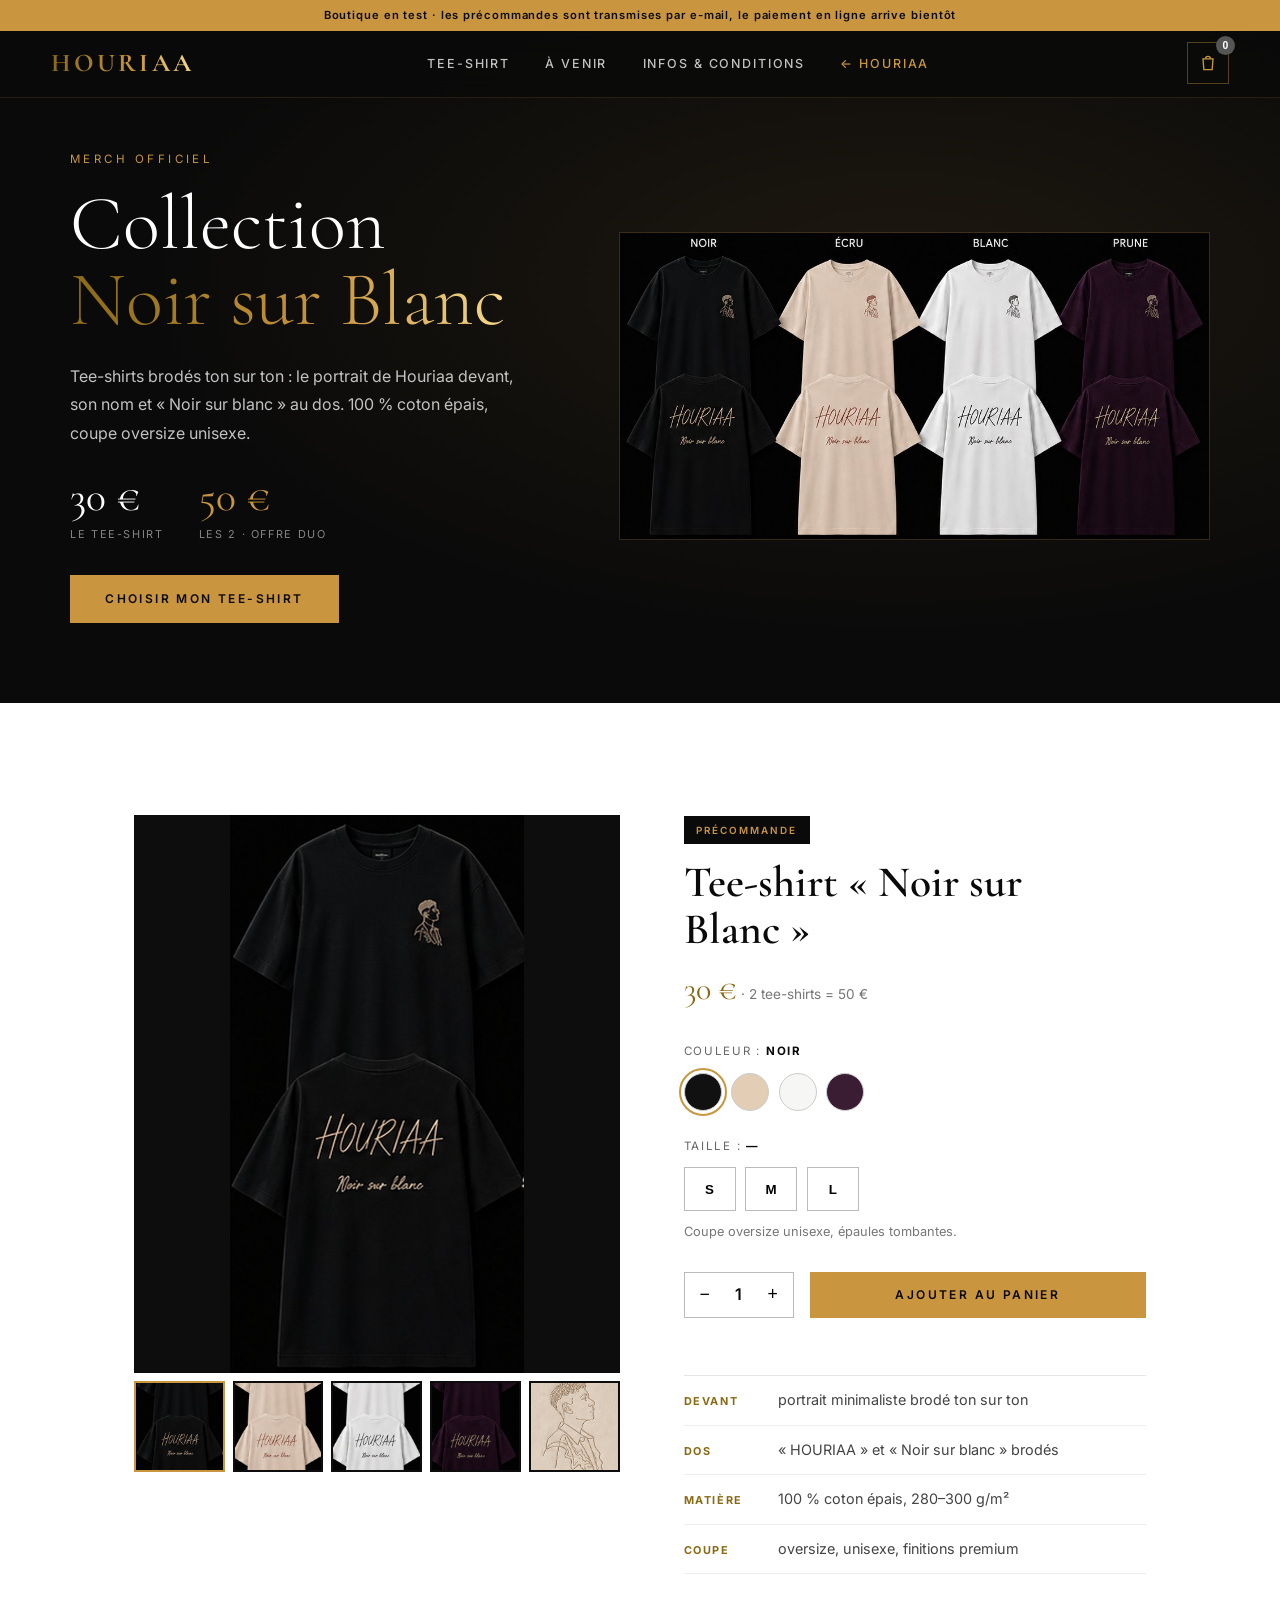
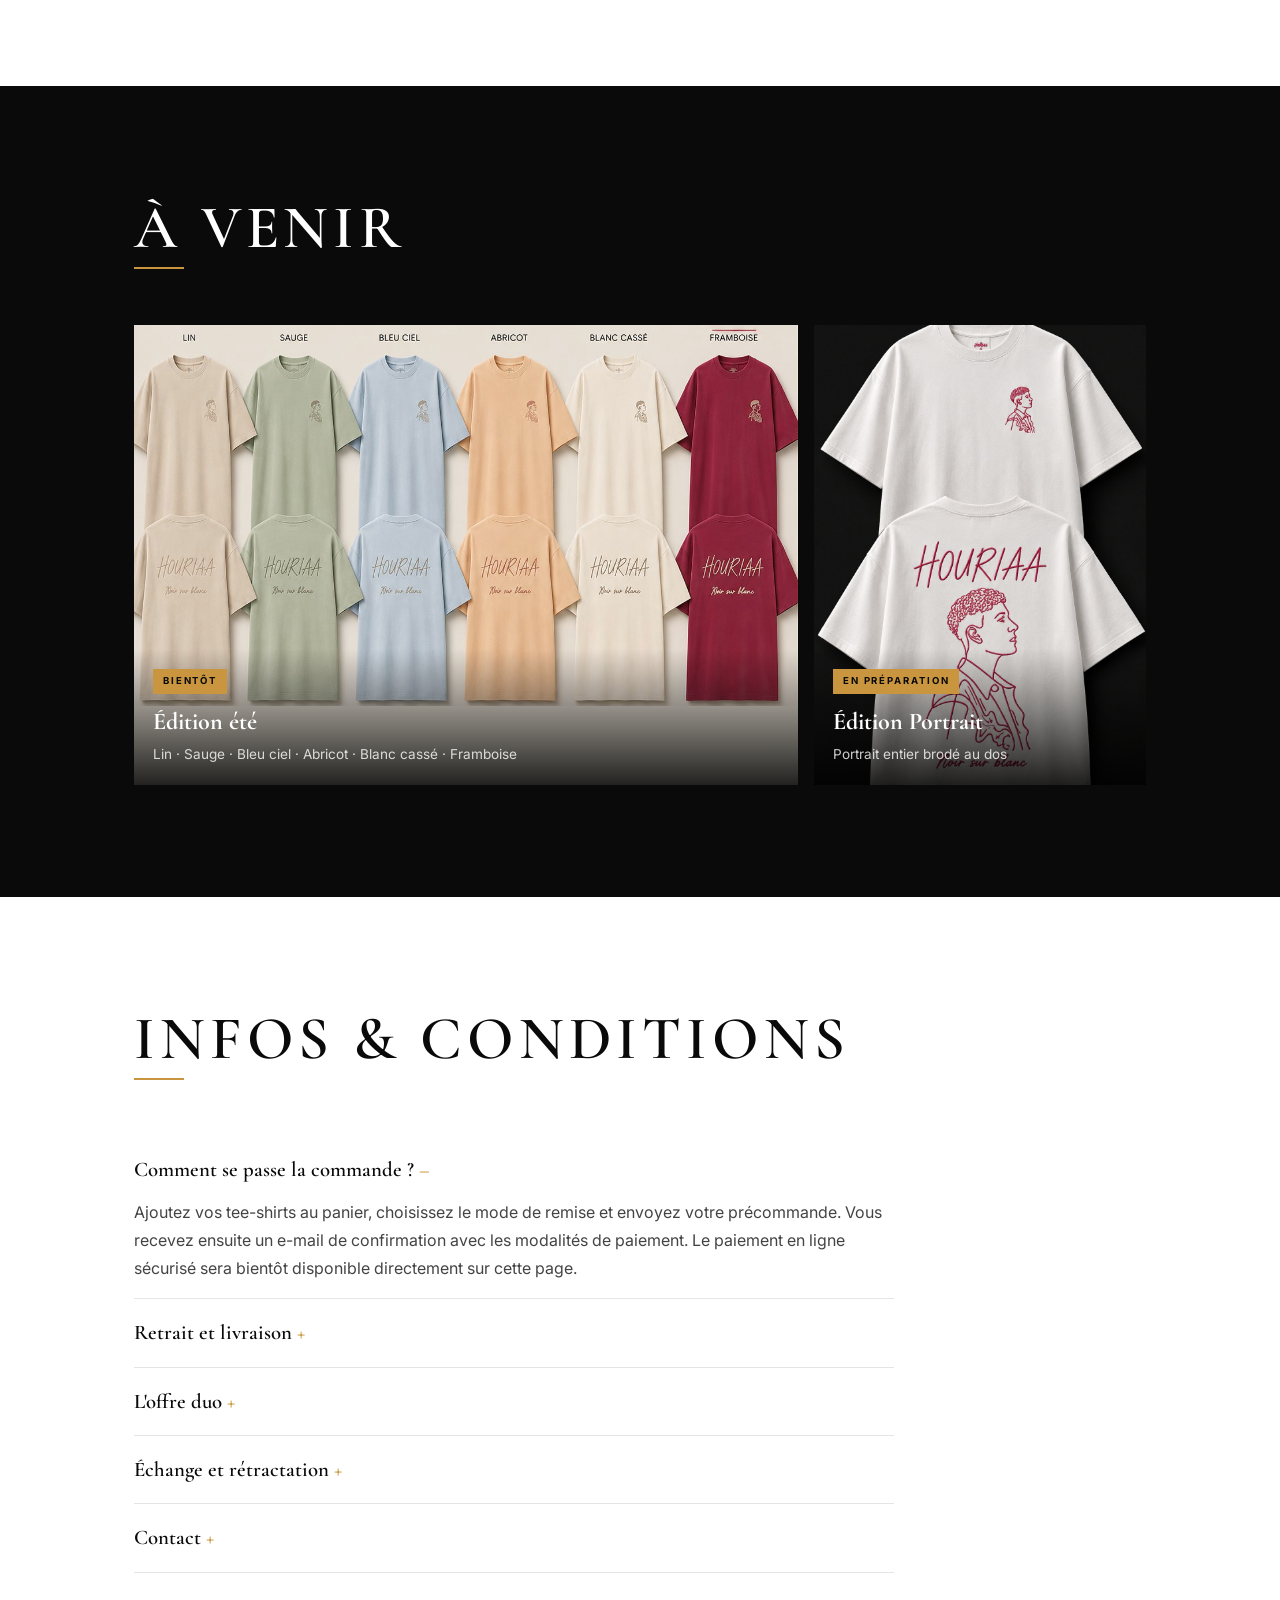
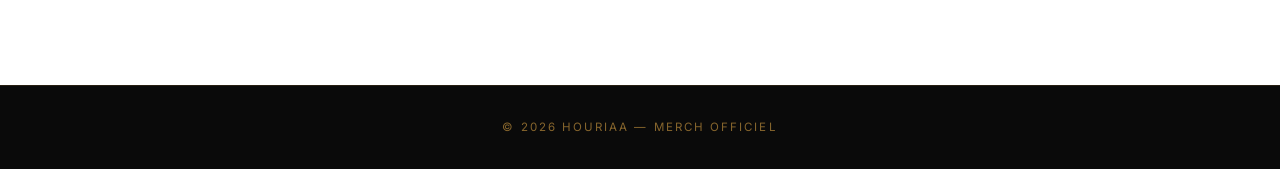
==== merch.html @ a28047cc "Page boutique merch (test) : collection Noir sur Blanc, panier, offre duo, précommande par e-mail Co" ====
<!DOCTYPE html>
<html lang="fr">
<head>
  <meta charset="UTF-8" />
  <meta name="viewport" content="width=device-width, initial-scale=1.0" />
  <title>Merch officiel — HOURIAA · Collection Noir sur Blanc</title>
  <meta name="description" content="Tee-shirts brodés HOURIAA, collection Noir sur Blanc : 100% coton épais, coupe oversize unisexe. Précommande en ligne." />
  <!-- Page en test : retirer la ligne suivante au lancement officiel -->
  <meta name="robots" content="noindex" />
  <link rel="canonical" href="https://houriaagroupe-del.github.io/merch.html" />
  <meta name="theme-color" content="#0a0a0a" />
  <link rel="icon" type="image/png" sizes="32x32" href="favicon-32.png" />
  <link rel="apple-touch-icon" href="apple-touch-icon.png" />
  <meta property="og:type" content="product" />
  <meta property="og:site_name" content="HOURIAA" />
  <meta property="og:title" content="Merch HOURIAA — Collection Noir sur Blanc" />
  <meta property="og:description" content="Tee-shirts brodés ton sur ton, 100% coton épais, coupe oversize unisexe. 30 € · 2 pour 50 €." />
  <meta property="og:url" content="https://houriaagroupe-del.github.io/merch.html" />
  <meta property="og:image" content="https://houriaagroupe-del.github.io/images/merch/collection.jpg" />
  <meta name="twitter:card" content="summary_large_image" />
  <script type="application/ld+json">
  {
    "@context": "https://schema.org",
    "@type": "Product",
    "name": "Tee-shirt HOURIAA « Noir sur Blanc »",
    "brand": { "@type": "Brand", "name": "HOURIAA" },
    "description": "Tee-shirt brodé : portrait minimaliste devant, HOURIAA et « Noir sur blanc » au dos. 100% coton épais 280–300 g/m², coupe oversize unisexe.",
    "image": ["https://houriaagroupe-del.github.io/images/merch/tee_noir.jpg","https://houriaagroupe-del.github.io/images/merch/tee_ecru.jpg","https://houriaagroupe-del.github.io/images/merch/tee_blanc.jpg","https://houriaagroupe-del.github.io/images/merch/tee_prune.jpg"],
    "offers": { "@type": "Offer", "price": "30.00", "priceCurrency": "EUR", "availability": "https://schema.org/PreOrder", "url": "https://houriaagroupe-del.github.io/merch.html" }
  }
  </script>
  <link rel="preconnect" href="https://fonts.googleapis.com" />
  <link rel="preconnect" href="https://fonts.gstatic.com" crossorigin />
  <link href="https://fonts.googleapis.com/css2?family=Cormorant+Garamond:ital,wght@0,300;0,400;0,500;0,600;0,700;1,300;1,400&family=Inter:wght@300;400;500;600&display=swap" rel="stylesheet" />
  <link rel="stylesheet" href="css/style.css?v=12" />
  <link rel="stylesheet" href="css/merch.css?v=1" />
</head>
<body class="merch-page">

  <div class="shop-testbar">Boutique en test · les précommandes sont transmises par e-mail, le paiement en ligne arrive bientôt</div>

  <nav class="navbar" id="navbar">
    <a href="index.html" class="nav-logo">HOURIAA</a>
    <ul class="nav-links" id="navLinks">
      <li><a href="#produit" onclick="closeMenu()">Tee-shirt</a></li>
      <li><a href="#a-venir" onclick="closeMenu()">À venir</a></li>
      <li><a href="#infos" onclick="closeMenu()">Infos &amp; conditions</a></li>
      <li><a href="index.html" class="nav-back">← Houriaa</a></li>
    </ul>
    <button class="cart-btn" id="cartBtn" aria-label="Ouvrir le panier">
      <svg width="20" height="20" viewBox="0 0 24 24" fill="none" stroke="currentColor" stroke-width="1.6"><path d="M6 7h12l-1 13H7L6 7z"/><path d="M9 7a3 3 0 0 1 6 0"/></svg>
      <span class="cart-count" id="cartCount">0</span>
    </button>
    <button class="hamburger" id="hamburger" aria-label="Menu" aria-expanded="false">
      <span></span><span></span><span></span>
    </button>
  </nav>

  <!-- ===== HERO ===== -->
  <header class="shop-hero">
    <div class="shop-hero-inner">
      <div class="shop-hero-text fade-in">
        <p class="shop-kicker">Merch officiel</p>
        <h1 class="shop-title">Collection<br /><span class="gold">Noir sur Blanc</span></h1>
        <p class="shop-lead">Tee-shirts brodés ton sur ton&nbsp;: le portrait de Houriaa devant, son nom et «&nbsp;Noir sur blanc&nbsp;» au dos. 100&nbsp;% coton épais, coupe oversize unisexe.</p>
        <div class="shop-prices">
          <div><span class="shop-price">30&nbsp;€</span><span class="shop-price-sub">le tee-shirt</span></div>
          <div class="shop-duo"><span class="shop-price">50&nbsp;€</span><span class="shop-price-sub">les 2 · offre duo</span></div>
        </div>
        <a href="#produit" class="btn btn-primary">Choisir mon tee-shirt</a>
      </div>
      <img class="shop-hero-img fade-in" src="images/merch/collection.jpg" alt="Les quatre coloris du tee-shirt HOURIAA : noir, écru, blanc et prune, vus de face et de dos" />
    </div>
  </header>

  <!-- ===== PRODUIT ===== -->
  <section class="section shop-light" id="produit">
    <div class="section-inner product">
      <div class="product-gallery fade-in-left">
        <div class="product-main"><img id="productImg" src="images/merch/tee_noir.jpg" alt="Tee-shirt HOURIAA noir, face et dos" /></div>
        <div class="product-thumbs" id="productThumbs">
          <button data-img="images/merch/tee_noir.jpg" class="active" aria-label="Voir le noir"><img src="images/merch/tee_noir.jpg" alt="" /></button>
          <button data-img="images/merch/tee_ecru.jpg" aria-label="Voir l'écru"><img src="images/merch/tee_ecru.jpg" alt="" /></button>
          <button data-img="images/merch/tee_blanc.jpg" aria-label="Voir le blanc"><img src="images/merch/tee_blanc.jpg" alt="" /></button>
          <button data-img="images/merch/tee_prune.jpg" aria-label="Voir le prune"><img src="images/merch/tee_prune.jpg" alt="" /></button>
          <button data-img="images/merch/detail_broderie.jpg" aria-label="Voir le détail de la broderie"><img src="images/merch/detail_broderie.jpg" alt="" /></button>
        </div>
      </div>

      <div class="product-info fade-in-right">
        <span class="product-badge">Précommande</span>
        <h2 class="product-name">Tee-shirt «&nbsp;Noir sur Blanc&nbsp;»</h2>
        <p class="product-price"><span>30&nbsp;€</span> <small>· 2 tee-shirts = 50&nbsp;€</small></p>

        <p class="opt-label">Couleur&nbsp;: <strong id="colorName">Noir</strong></p>
        <div class="swatches" id="swatches">
          <button class="swatch active" data-color="Noir" data-img="images/merch/tee_noir.jpg" style="--c:#111" aria-label="Noir"></button>
          <button class="swatch" data-color="Écru" data-img="images/merch/tee_ecru.jpg" style="--c:#e3cdb4" aria-label="Écru"></button>
          <button class="swatch" data-color="Blanc" data-img="images/merch/tee_blanc.jpg" style="--c:#f6f6f4" aria-label="Blanc"></button>
          <button class="swatch" data-color="Prune" data-img="images/merch/tee_prune.jpg" style="--c:#3a1c33" aria-label="Prune"></button>
        </div>

        <p class="opt-label">Taille&nbsp;: <strong id="sizeName">—</strong></p>
        <div class="sizes" id="sizes">
          <button class="size" data-size="S">S</button>
          <button class="size" data-size="M">M</button>
          <button class="size" data-size="L">L</button>
        </div>
        <p class="size-note">Coupe oversize unisexe, épaules tombantes.</p>

        <div class="add-row">
          <div class="qty" aria-label="Quantité">
            <button id="qtyMinus" aria-label="Moins">−</button>
            <span id="qtyVal">1</span>
            <button id="qtyPlus" aria-label="Plus">+</button>
          </div>
          <button class="btn btn-primary add-btn" id="addBtn">Ajouter au panier</button>
        </div>
        <p class="add-msg" id="addMsg" role="status"></p>

        <ul class="product-details">
          <li><strong>Devant</strong> portrait minimaliste brodé ton sur ton</li>
          <li><strong>Dos</strong> «&nbsp;HOURIAA&nbsp;» et «&nbsp;Noir sur blanc&nbsp;» brodés</li>
          <li><strong>Matière</strong> 100&nbsp;% coton épais, 280–300&nbsp;g/m²</li>
          <li><strong>Coupe</strong> oversize, unisexe, finitions premium</li>
        </ul>
      </div>
    </div>
  </section>

  <!-- ===== À VENIR ===== -->
  <section class="section shop-dark" id="a-venir">
    <div class="section-inner">
      <h2 class="section-title fade-in">À venir</h2>
      <div class="section-rule fade-in"></div>
      <div class="soon-grid">
        <figure class="soon-card soon-card--wide fade-in">
          <img src="images/merch/edition_ete.jpg" alt="Édition été : six coloris, lin, sauge, bleu ciel, abricot, blanc cassé et framboise" loading="lazy" />
          <figcaption><span class="soon-tag">Bientôt</span><strong>Édition été</strong> Lin · Sauge · Bleu ciel · Abricot · Blanc cassé · Framboise</figcaption>
        </figure>
        <figure class="soon-card fade-in">
          <img src="images/merch/portrait_rouge.jpg" alt="Tee-shirt blanc, portrait entier brodé en rouge au dos" loading="lazy" />
          <figcaption><span class="soon-tag">En préparation</span><strong>Édition Portrait</strong> Portrait entier brodé au dos</figcaption>
        </figure>
      </div>
    </div>
  </section>

  <!-- ===== INFOS & CONDITIONS ===== -->
  <section class="section shop-light" id="infos">
    <div class="section-inner">
      <h2 class="section-title fade-in">Infos &amp; conditions</h2>
      <div class="section-rule fade-in"></div>
      <div class="faq fade-in">
        <details open><summary>Comment se passe la commande&nbsp;?</summary>
          <p>Ajoutez vos tee-shirts au panier, choisissez le mode de remise et envoyez votre précommande. Vous recevez ensuite un e-mail de confirmation avec les modalités de paiement. Le paiement en ligne sécurisé sera bientôt disponible directement sur cette page.</p></details>
        <details><summary>Retrait et livraison</summary>
          <p>Retrait gratuit à Toulouse ou remise en main propre lors d'un concert. L'envoi postal est possible&nbsp;: les frais vous sont indiqués par e-mail avant paiement.</p></details>
        <details><summary>L'offre duo</summary>
          <p>Deux tee-shirts achetés ensemble&nbsp;: 50&nbsp;€ au lieu de 60&nbsp;€. La réduction s'applique automatiquement dans le panier, par paire.</p></details>
        <details><summary>Échange et rétractation</summary>
          <p>Pour un achat à distance, vous disposez de 14 jours après réception pour changer d'avis. Un échange de taille est possible selon les stocks&nbsp;: écrivez-nous.</p></details>
        <details><summary>Contact</summary>
          <p><a href="mailto:Houria.laamimi@gmail.com">Houria.laamimi@gmail.com</a> · <a href="tel:+33652335320">06 52 33 53 20</a></p></details>
      </div>
    </div>
  </section>

  <footer>
    <p>&copy; <span id="year">2026</span> <a href="index.html">HOURIAA</a> &mdash; Merch officiel</p>
  </footer>

  <!-- ===== PANIER ===== -->
  <div class="cart-overlay" id="cartOverlay" hidden></div>
  <aside class="cart" id="cart" aria-label="Panier" aria-hidden="true">
    <div class="cart-head">
      <h3>Panier</h3>
      <button class="cart-close" id="cartClose" aria-label="Fermer">&times;</button>
    </div>

    <div class="cart-body" id="cartBody">
      <ul class="cart-items" id="cartItems"></ul>
      <p class="cart-empty" id="cartEmpty">Votre panier est vide.</p>

      <div class="cart-totals" id="cartTotals">
        <p><span>Sous-total</span><span id="tSub">0 €</span></p>
        <p class="t-duo" id="tDuoRow"><span>Offre duo</span><span id="tDuo">0 €</span></p>
        <p class="t-total"><span>Total</span><span id="tTotal">0 €</span></p>
      </div>

      <form class="checkout" id="checkout" novalidate>
        <p class="opt-label">Remise</p>
        <label class="radio"><input type="radio" name="delivery" value="Retrait à Toulouse" checked /> Retrait à Toulouse (gratuit)</label>
        <label class="radio"><input type="radio" name="delivery" value="Remise lors d'un concert" /> Lors d'un concert (gratuit)</label>
        <label class="radio"><input type="radio" name="delivery" value="Envoi postal" /> Envoi postal (frais indiqués par e-mail)</label>
        <div class="addr" id="addrBlock" hidden>
          <input name="address" placeholder="Adresse postale complète" autocomplete="street-address" />
        </div>
        <input name="name" placeholder="Prénom et nom" autocomplete="name" required />
        <input name="email" type="email" placeholder="E-mail" autocomplete="email" required />
        <input name="phone" type="tel" placeholder="Téléphone (facultatif)" autocomplete="tel" />
        <textarea name="note" rows="2" placeholder="Message (facultatif)"></textarea>
        <p class="form-err" id="formErr" role="alert"></p>
        <button type="submit" class="btn btn-primary checkout-btn" id="checkoutBtn">Envoyer ma précommande</button>
        <p class="checkout-note" id="checkoutNote">Rien n'est débité maintenant&nbsp;: vous recevrez les modalités de paiement par e-mail.</p>
      </form>
    </div>

    <div class="cart-done" id="cartDone" hidden>
      <h3>Précommande prête</h3>
      <p>Votre messagerie s'ouvre avec le récapitulatif&nbsp;: il ne reste qu'à l'envoyer. Si rien ne s'ouvre, copiez le récapitulatif et envoyez-le à <a href="mailto:Houria.laamimi@gmail.com">Houria.laamimi@gmail.com</a>.</p>
      <pre class="recap" id="recap"></pre>
      <div class="done-actions">
        <button class="btn btn-outline" id="copyRecap">Copier le récapitulatif</button>
        <a class="btn btn-primary" id="mailAgain" href="#">Ouvrir l'e-mail</a>
      </div>
    </div>
  </aside>

  <script>
    /* ================= CONFIGURATION BOUTIQUE =================
       price / duoPrice : prix en euros
       paymentUrl : à remplir quand le paiement en ligne est prêt
         (lien HelloAsso Boutique de Win'As, ou Stripe Payment Link).
         Vide = mode précommande par e-mail. */
    const SHOP = {
      email: 'Houria.laamimi@gmail.com',
      price: 30,
      duoPrice: 50,
      paymentUrl: ''
    };

    /* ---------- menu ---------- */
    const navbar = document.getElementById('navbar');
    const hamburger = document.getElementById('hamburger');
    const navLinks = document.getElementById('navLinks');
    window.addEventListener('scroll', () => navbar.classList.toggle('scrolled', window.scrollY > 50));
    hamburger.addEventListener('click', () => {
      const open = navLinks.classList.toggle('open');
      hamburger.classList.toggle('open', open);
      hamburger.setAttribute('aria-expanded', open);
      document.body.style.overflow = open ? 'hidden' : '';
    });
    function closeMenu() { navLinks.classList.remove('open'); hamburger.classList.remove('open'); hamburger.setAttribute('aria-expanded', false); document.body.style.overflow = ''; }
    const io = new IntersectionObserver(es => es.forEach(e => { if (e.isIntersecting) { e.target.classList.add('visible'); io.unobserve(e.target); } }), { threshold: 0.1 });
    document.querySelectorAll('.fade-in, .fade-in-left, .fade-in-right').forEach(el => io.observe(el));
    document.getElementById('year').textContent = new Date().getFullYear();

    /* ---------- fiche produit ---------- */
    const productImg = document.getElementById('productImg');
    const thumbs = [...document.querySelectorAll('#productThumbs button')];
    const swatches = [...document.querySelectorAll('.swatch')];
    const sizes = [...document.querySelectorAll('.size')];
    let sel = { color: 'Noir', size: null, qty: 1 };

    function showImg(src) {
      productImg.src = src;
      thumbs.forEach(t => t.classList.toggle('active', t.dataset.img === src));
    }
    thumbs.forEach(t => t.addEventListener('click', () => showImg(t.dataset.img)));
    swatches.forEach(s => s.addEventListener('click', () => {
      swatches.forEach(x => x.classList.remove('active')); s.classList.add('active');
      sel.color = s.dataset.color; document.getElementById('colorName').textContent = sel.color;
      showImg(s.dataset.img);
    }));
    sizes.forEach(s => s.addEventListener('click', () => {
      sizes.forEach(x => x.classList.remove('active')); s.classList.add('active');
      sel.size = s.dataset.size; document.getElementById('sizeName').textContent = sel.size;
      document.getElementById('addMsg').textContent = '';
    }));
    const qtyVal = document.getElementById('qtyVal');
    document.getElementById('qtyMinus').onclick = () => { sel.qty = Math.max(1, sel.qty - 1); qtyVal.textContent = sel.qty; };
    document.getElementById('qtyPlus').onclick = () => { sel.qty = Math.min(10, sel.qty + 1); qtyVal.textContent = sel.qty; };

    /* ---------- panier ---------- */
    let cart = [];
    try { cart = JSON.parse(localStorage.getItem('houriaa_cart') || '[]'); } catch (e) { cart = []; }
    const save = () => { try { localStorage.setItem('houriaa_cart', JSON.stringify(cart)); } catch (e) {} };
    const eur = n => n.toLocaleString('fr-FR', { minimumFractionDigits: 0, maximumFractionDigits: 2 }) + ' €';
    const count = () => cart.reduce((a, i) => a + i.qty, 0);
    function totals() {
      const n = count(), sub = n * SHOP.price;
      const total = Math.floor(n / 2) * SHOP.duoPrice + (n % 2) * SHOP.price;
      return { n, sub, duo: sub - total, total };
    }

    function render() {
      const list = document.getElementById('cartItems');
      list.innerHTML = '';
      cart.forEach((it, idx) => {
        const li = document.createElement('li');
        li.className = 'cart-item';
        li.innerHTML = `<img src="${it.img}" alt="" />
          <div class="ci-info"><strong>Tee-shirt Noir sur Blanc</strong><span>${it.color} · ${it.size}</span>
            <div class="qty qty-sm"><button data-a="-" aria-label="Moins">−</button><span>${it.qty}</span><button data-a="+" aria-label="Plus">+</button></div></div>
          <div class="ci-right"><span>${eur(it.qty * SHOP.price)}</span><button class="ci-del" aria-label="Retirer">Retirer</button></div>`;
        li.querySelector('[data-a="-"]').onclick = () => { it.qty--; if (it.qty < 1) cart.splice(idx, 1); save(); render(); };
        li.querySelector('[data-a="+"]').onclick = () => { it.qty = Math.min(10, it.qty + 1); save(); render(); };
        li.querySelector('.ci-del').onclick = () => { cart.splice(idx, 1); save(); render(); };
        list.appendChild(li);
      });
      const t = totals();
      document.getElementById('cartCount').textContent = t.n;
      document.getElementById('cartCount').classList.toggle('on', t.n > 0);
      document.getElementById('cartEmpty').hidden = t.n > 0;
      document.getElementById('cartTotals').hidden = t.n === 0;
      document.getElementById('checkout').hidden = t.n === 0;
      document.getElementById('tSub').textContent = eur(t.sub);
      document.getElementById('tDuo').textContent = '− ' + eur(t.duo);
      document.getElementById('tDuoRow').hidden = t.duo === 0;
      document.getElementById('tTotal').textContent = eur(t.total);
    }

    document.getElementById('addBtn').addEventListener('click', () => {
      const msg = document.getElementById('addMsg');
      if (!sel.size) { msg.textContent = 'Choisissez une taille.'; msg.className = 'add-msg err'; return; }
      const img = swatches.find(s => s.dataset.color === sel.color).dataset.img;
      const ex = cart.find(i => i.color === sel.color && i.size === sel.size);
      if (ex) ex.qty = Math.min(10, ex.qty + sel.qty); else cart.push({ color: sel.color, size: sel.size, qty: sel.qty, img });
      save(); render();
      sel.qty = 1; qtyVal.textContent = 1;
      msg.textContent = 'Ajouté au panier.'; msg.className = 'add-msg ok';
      openCart();
    });

    const cartEl = document.getElementById('cart'), overlay = document.getElementById('cartOverlay');
    function openCart() { cartEl.classList.add('open'); cartEl.setAttribute('aria-hidden', 'false'); overlay.hidden = false; document.body.style.overflow = 'hidden'; }
    function closeCart() { if (!document.getElementById('cartDone').hidden) { document.getElementById('cartDone').hidden = true; document.getElementById('cartBody').hidden = false; render(); } cartEl.classList.remove('open'); cartEl.setAttribute('aria-hidden', 'true'); overlay.hidden = true; document.body.style.overflow = ''; }
    document.getElementById('cartBtn').onclick = openCart;
    document.getElementById('cartClose').onclick = closeCart;
    overlay.onclick = closeCart;
    document.addEventListener('keydown', e => { if (e.key === 'Escape') closeCart(); });

    /* ---------- validation de la commande ---------- */
    const form = document.getElementById('checkout');
    form.querySelectorAll('input[name="delivery"]').forEach(r => r.addEventListener('change', () => {
      document.getElementById('addrBlock').hidden = form.delivery.value !== 'Envoi postal';
    }));
    if (SHOP.paymentUrl) {
      document.getElementById('checkoutBtn').textContent = 'Payer ma commande';
      document.getElementById('checkoutNote').textContent = 'Paiement sécurisé sur la plateforme de paiement.';
    }

    form.addEventListener('submit', e => {
      e.preventDefault();
      const err = document.getElementById('formErr');
      const f = Object.fromEntries(new FormData(form));
      if (!f.name.trim()) { err.textContent = 'Indiquez votre nom.'; return; }
      if (!/^[^@\s]+@[^@\s]+\.[^@\s]+$/.test(f.email)) { err.textContent = 'Indiquez un e-mail valide.'; return; }
      if (f.delivery === 'Envoi postal' && !f.address.trim()) { err.textContent = 'Indiquez votre adresse postale.'; return; }
      err.textContent = '';
      const t = totals();
      const ref = 'HM-' + new Date().toISOString().slice(2, 10).replace(/-/g, '') + '-' + Math.random().toString(36).slice(2, 6).toUpperCase();
      const lines = cart.map(i => `- ${i.qty} × Tee-shirt Noir sur Blanc · ${i.color} · taille ${i.size}`).join('\n');
      const recap =
`Précommande ${ref}

${lines}

Sous-total : ${eur(t.sub)}${t.duo ? `\nOffre duo : − ${eur(t.duo)}` : ''}
Total : ${eur(t.total)}

Remise : ${f.delivery}${f.delivery === 'Envoi postal' ? `\nAdresse : ${f.address}` : ''}
Nom : ${f.name}
E-mail : ${f.email}${f.phone ? `\nTéléphone : ${f.phone}` : ''}${f.note ? `\nMessage : ${f.note}` : ''}`;
      const mailto = `mailto:${SHOP.email}?subject=${encodeURIComponent('Précommande merch HOURIAA ' + ref)}&body=${encodeURIComponent(recap)}`;
      document.getElementById('recap').textContent = recap;
      document.getElementById('mailAgain').href = mailto;
      document.getElementById('cartBody').hidden = true;
      document.getElementById('cartDone').hidden = false;
      cart = []; save(); document.getElementById('cartCount').textContent = 0; document.getElementById('cartCount').classList.remove('on');
      if (SHOP.paymentUrl) { window.open(SHOP.paymentUrl, '_blank', 'noopener'); }
      else { window.location.href = mailto; }
    });
    document.getElementById('copyRecap').onclick = async () => {
      try { await navigator.clipboard.writeText(document.getElementById('recap').textContent); document.getElementById('copyRecap').textContent = 'Copié ✓'; }
      catch (e) { document.getElementById('copyRecap').textContent = 'Sélectionnez le texte pour le copier'; }
    };

    render();
  </script>
</body>
</html>
---- css/style.css ----
/* ===== RESET & BASE ===== */
*, *::before, *::after {
  box-sizing: border-box;
  margin: 0;
  padding: 0;
}

:root {
  --black: #0a0a0a;
  --white: #ffffff;
  --gold: #C9963F;
  --gold-light: #E8B96A;
  --gold-dark: #8B6914;
  --gray: #1a1a1a;
  --gray-light: #f5f5f5;
  --font-title: 'Cormorant Garamond', Georgia, serif;
  --font-body: 'Inter', system-ui, sans-serif;
}

html {
  scroll-behavior: smooth;
  font-size: 16px;
}

body {
  background-color: var(--black);
  color: var(--white);
  font-family: var(--font-body);
  line-height: 1.7;
  overflow-x: hidden;
}

img {
  max-width: 100%;
  display: block;
}

a {
  text-decoration: none;
  color: inherit;
}

/* ===== SCROLLBAR ===== */
::-webkit-scrollbar { width: 4px; }
::-webkit-scrollbar-track { background: var(--black); }
::-webkit-scrollbar-thumb { background: var(--gold); border-radius: 2px; }

/* ===== SHIMMER ===== */
@keyframes shimmer {
  0%   { background-position: 200% center; }
  100% { background-position: -200% center; }
}

.gold {
  background: linear-gradient(90deg, var(--gold-dark) 0%, var(--gold) 30%, #F5D98B 50%, var(--gold) 70%, var(--gold-dark) 100%);
  background-size: 200% auto;
  -webkit-background-clip: text;
  -webkit-text-fill-color: transparent;
  background-clip: text;
  animation: shimmer 3s linear infinite;
}

/* ===== FADE ANIMATIONS ===== */
.fade-in {
  opacity: 0;
  transform: translateY(30px);
  transition: opacity 0.8s ease, transform 0.8s ease;
}
.fade-in.visible { opacity: 1; transform: translateY(0); }

.fade-in-left {
  opacity: 0;
  transform: translateX(-40px);
  transition: opacity 0.8s ease, transform 0.8s ease;
}
.fade-in-left.visible { opacity: 1; transform: translateX(0); }

.fade-in-right {
  opacity: 0;
  transform: translateX(40px);
  transition: opacity 0.8s ease, transform 0.8s ease;
}
.fade-in-right.visible { opacity: 1; transform: translateX(0); }

/* ===== NAVBAR ===== */
.navbar {
  position: fixed;
  top: 0; left: 0; right: 0;
  z-index: 1000;
  display: flex;
  align-items: center;
  justify-content: space-between;
  padding: 0 4vw;
  height: 70px;
  background: rgba(10, 10, 10, 0.92);
  backdrop-filter: blur(12px);
  -webkit-backdrop-filter: blur(12px);
  border-bottom: 1px solid rgba(201, 150, 63, 0.15);
  transition: background 0.3s ease;
}

.navbar.scrolled {
  background: rgba(10, 10, 10, 0.98);
  border-bottom-color: rgba(201, 150, 63, 0.3);
}

.nav-logo {
  font-family: var(--font-title);
  font-size: 1.6rem;
  font-weight: 700;
  letter-spacing: 0.12em;
  text-transform: uppercase;
  background: linear-gradient(90deg, var(--gold-dark) 0%, var(--gold) 30%, #F5D98B 50%, var(--gold) 70%, var(--gold-dark) 100%);
  background-size: 200% auto;
  -webkit-background-clip: text;
  -webkit-text-fill-color: transparent;
  background-clip: text;
  animation: shimmer 4s linear infinite;
}

.nav-links {
  display: flex;
  align-items: center;
  gap: 2.2rem;
  list-style: none;
}

.nav-links a {
  font-family: var(--font-body);
  font-size: 0.78rem;
  font-weight: 500;
  letter-spacing: 0.15em;
  text-transform: uppercase;
  color: rgba(255, 255, 255, 0.75);
  transition: color 0.25s ease;
  position: relative;
}

.nav-links a::after {
  content: '';
  position: absolute;
  bottom: -4px; left: 0;
  width: 0; height: 1px;
  background: var(--gold);
  transition: width 0.3s ease;
}

.nav-links a:hover { color: var(--gold); }
.nav-links a:hover::after { width: 100%; }

.hamburger {
  display: none;
  flex-direction: column;
  gap: 5px;
  cursor: pointer;
  padding: 6px;
  background: none;
  border: none;
}

.hamburger span {
  display: block;
  width: 24px; height: 2px;
  background: var(--white);
  transition: all 0.3s ease;
}

.hamburger.open span:nth-child(1) { transform: translateY(7px) rotate(45deg); }
.hamburger.open span:nth-child(2) { opacity: 0; }
.hamburger.open span:nth-child(3) { transform: translateY(-7px) rotate(-45deg); }

/* ===== HERO ===== */
.hero {
  position: relative;
  height: 100vh;
  min-height: 600px;
  display: flex;
  flex-direction: column;
  align-items: center;
  justify-content: center;
  text-align: center;
  background-color: var(--black);
  overflow: hidden;
  padding: 0 20px;
}

.hero::after {
  content: '';
  position: absolute;
  inset: 0;
  background: linear-gradient(
    to bottom,
    rgba(10, 10, 10, 0.65) 0%,
    transparent 30%,
    transparent 70%,
    rgba(10, 10, 10, 0.65) 100%
  );
  pointer-events: none;
  z-index: 1;
}

.hero-bg-lines {
  position: absolute;
  inset: 0;
  background-image:
    linear-gradient(rgba(201, 150, 63, 0.04) 1px, transparent 1px),
    linear-gradient(90deg, rgba(201, 150, 63, 0.04) 1px, transparent 1px);
  background-size: 60px 60px;
  pointer-events: none;
}

.hero-glow {
  position: absolute;
  width: 600px; height: 600px;
  border-radius: 50%;
  background: radial-gradient(circle, rgba(201, 150, 63, 0.08) 0%, transparent 70%);
  pointer-events: none;
}

.hero-content {
  position: relative;
  z-index: 2;
}

.hero-name {
  font-family: var(--font-title);
  font-size: clamp(3rem, 15vw, 14rem);
  font-weight: 300;
  letter-spacing: 0.08em;
  color: var(--white);
  line-height: 0.9;
  text-transform: uppercase;
  margin-bottom: 1.2rem;
}

.hero-subtitle {
  font-family: var(--font-body);
  font-size: clamp(0.75rem, 1.8vw, 1rem);
  font-weight: 400;
  letter-spacing: 0.3em;
  text-transform: uppercase;
  margin-bottom: 3rem;
  background: linear-gradient(90deg, var(--gold-dark) 0%, var(--gold) 30%, #F5D98B 50%, var(--gold) 70%, var(--gold-dark) 100%);
  background-size: 200% auto;
  -webkit-background-clip: text;
  -webkit-text-fill-color: transparent;
  background-clip: text;
  animation: shimmer 3s linear infinite;
}

.hero-buttons {
  display: flex;
  gap: 1.2rem;
  justify-content: center;
  flex-wrap: wrap;
}

/* ===== BUTTONS ===== */
.btn {
  display: inline-flex;
  align-items: center;
  gap: 0.5rem;
  padding: 0.85rem 2.2rem;
  font-family: var(--font-body);
  font-size: 0.75rem;
  font-weight: 600;
  letter-spacing: 0.2em;
  text-transform: uppercase;
  cursor: pointer;
  transition: all 0.3s ease;
  border: none;
  position: relative;
  overflow: hidden;
}

.btn-primary {
  background: var(--gold);
  color: var(--black);
}

.btn-primary::before {
  content: '';
  position: absolute;
  top: 0;
  left: -100%;
  width: 60%;
  height: 100%;
  background: linear-gradient(90deg, transparent, rgba(255, 255, 255, 0.35), transparent);
  transition: left 0.5s ease;
}

.btn-primary:hover {
  transform: translateY(-2px);
  box-shadow: 0 8px 30px rgba(201, 150, 63, 0.5), 0 0 0 1px rgba(201, 150, 63, 0.3);
}

.btn-primary:hover::before {
  left: 120%;
}

.btn-outline {
  background: transparent;
  color: var(--white);
  border: 1px solid rgba(255, 255, 255, 0.4);
}

.btn-outline:hover {
  border-color: var(--gold);
  color: var(--gold);
  transform: translateY(-2px);
  box-shadow: 0 4px 20px rgba(201, 150, 63, 0.2);
}

.hero-scroll-hint {
  position: absolute;
  bottom: 2.5rem;
  left: 50%;
  transform: translateX(-50%);
  display: flex;
  flex-direction: column;
  align-items: center;
  gap: 0.5rem;
  color: rgba(255, 255, 255, 0.3);
  font-size: 0.65rem;
  letter-spacing: 0.2em;
  text-transform: uppercase;
  z-index: 2;
}

.scroll-line {
  width: 1px; height: 50px;
  background: linear-gradient(to bottom, var(--gold), transparent);
  animation: scrollLine 2s ease-in-out infinite;
}

@keyframes scrollLine {
  0%, 100% { opacity: 0.3; transform: scaleY(1); }
  50%       { opacity: 1;   transform: scaleY(0.5); }
}

/* ===== SECTION BASE ===== */
.section {
  padding: 7rem 0;
  position: relative;
}

.section-inner {
  max-width: 1140px;
  margin: 0 auto;
  padding: 0 5vw;
  position: relative;
  z-index: 1;
}

.section-title {
  font-family: var(--font-title);
  font-size: clamp(2.2rem, 5vw, 3.8rem);
  font-weight: 600;
  letter-spacing: 0.08em;
  text-transform: uppercase;
  margin-bottom: 0.5rem;
  line-height: 1;
}

.section-rule {
  width: 50px; height: 2px;
  background: var(--gold);
  margin-bottom: 3.5rem;
}

/* ===== BIOGRAPHIE ===== */
.bio-section {
  background: var(--white);
  color: var(--black);
}

.bio-section .section-title { color: var(--black); }

.bio-grid {
  display: grid;
  grid-template-columns: 1fr 380px;
  gap: 5rem;
  align-items: center;
}

.bio-text p {
  font-size: 1.05rem;
  line-height: 1.9;
  color: #222;
  margin-bottom: 1.5rem;
}

.bio-tags {
  display: flex;
  flex-wrap: wrap;
  gap: 0.6rem;
  margin-top: 2rem;
}

.bio-tag {
  display: inline-block;
  padding: 0.35rem 1rem;
  border: 1px solid rgba(0,0,0,0.15);
  font-size: 0.7rem;
  letter-spacing: 0.18em;
  text-transform: uppercase;
  color: var(--black);
  font-weight: 500;
}

.bio-img-wrap { position: relative; }

.bio-img-wrap::before {
  content: '';
  position: absolute;
  inset: -12px;
  border: 1px solid rgba(201, 150, 63, 0.35);
  pointer-events: none;
  z-index: 0;
}

.bio-img-wrap img {
  position: relative;
  z-index: 1;
  width: 100%;
  aspect-ratio: 3/4;
  object-fit: cover;
  filter: grayscale(20%);
}

.bio-img-placeholder {
  position: relative;
  z-index: 1;
  width: 100%;
  aspect-ratio: 3/4;
  background: #e8e8e8;
  display: flex;
  flex-direction: column;
  align-items: center;
  justify-content: center;
  gap: 0.8rem;
  color: #999;
  font-size: 0.8rem;
  letter-spacing: 0.1em;
}

.bio-img-placeholder svg { opacity: 0.3; }

/* ===== MINI-DOCUMENTAIRE (YOUTUBE) ===== */
.youtube-section {
  background: #0a0a0a;
}

.youtube-section::before {
  content: '';
  position: absolute;
  top: 0; left: 0; right: 0;
  height: 60px;
  background: linear-gradient(to bottom, var(--white), transparent);
  pointer-events: none;
  z-index: 0;
}

.youtube-section::after {
  content: '';
  position: absolute;
  inset: 0;
  background-image: url("data:image/svg+xml,%3Csvg xmlns='http://www.w3.org/2000/svg' width='300' height='300'%3E%3Cfilter id='n'%3E%3CfeTurbulence type='fractalNoise' baseFrequency='0.75' numOctaves='4' stitchTiles='stitch'/%3E%3C/filter%3E%3Crect width='300' height='300' filter='url(%23n)' opacity='0.4'/%3E%3C/svg%3E");
  opacity: 0.03;
  pointer-events: none;
  z-index: 0;
}

.youtube-section .section-title { color: var(--white); }

.youtube-section .section-inner { text-align: center; }

.youtube-section .section-rule {
  margin-left: auto;
  margin-right: auto;
}

.youtube-desc {
  color: #aaa;
  margin-bottom: 40px;
  letter-spacing: 0.1em;
  font-size: 0.9rem;
}

.youtube-wrapper {
  max-width: 800px;
  margin: 0 auto;
  position: relative;
  padding-bottom: 56.25%;
  height: 0;
  overflow: hidden;
  border-radius: 8px;
  box-shadow: 0 0 40px rgba(201, 150, 63, 0.3);
}

.youtube-wrapper iframe {
  position: absolute;
  top: 0; left: 0;
  width: 100%; height: 100%;
}

/* ===== MUSIQUE ===== */
.music-section {
  background: var(--black);
}

.music-section::after {
  content: '';
  position: absolute;
  inset: 0;
  background-image: url("data:image/svg+xml,%3Csvg xmlns='http://www.w3.org/2000/svg' width='300' height='300'%3E%3Cfilter id='n'%3E%3CfeTurbulence type='fractalNoise' baseFrequency='0.75' numOctaves='4' stitchTiles='stitch'/%3E%3C/filter%3E%3Crect width='300' height='300' filter='url(%23n)' opacity='0.4'/%3E%3C/svg%3E");
  opacity: 0.025;
  pointer-events: none;
  z-index: 0;
}

.music-section .section-title { color: var(--white); }

.album-card {
  display: grid;
  grid-template-columns: 280px 1fr;
  gap: 3.5rem;
  align-items: start;
  background: rgba(255,255,255,0.03);
  border: 1px solid rgba(201, 150, 63, 0.18);
  padding: 2.5rem;
  max-width: 760px;
}

.album-cover { position: relative; }

.album-cover img,
.album-cover-placeholder {
  width: 100%;
  aspect-ratio: 1;
  object-fit: cover;
}

.album-cover-placeholder {
  background: #111;
  display: flex;
  align-items: center;
  justify-content: center;
  color: rgba(255,255,255,0.15);
  font-family: var(--font-title);
  font-size: 0.85rem;
  letter-spacing: 0.15em;
}

.album-year-badge {
  position: absolute;
  top: -10px; right: -10px;
  background: var(--gold);
  color: var(--black);
  font-size: 0.65rem;
  font-weight: 700;
  letter-spacing: 0.15em;
  padding: 0.3rem 0.7rem;
}

.album-info h3 {
  font-family: var(--font-title);
  font-size: 1.8rem;
  font-weight: 600;
  color: var(--white);
  margin-bottom: 0.3rem;
}

.album-info .album-year {
  font-size: 0.75rem;
  color: var(--gold);
  letter-spacing: 0.2em;
  text-transform: uppercase;
  margin-bottom: 1.8rem;
}

.tracks-label {
  font-size: 0.65rem;
  letter-spacing: 0.2em;
  text-transform: uppercase;
  color: rgba(255,255,255,0.4);
  margin-bottom: 0.8rem;
}

.track-list {
  list-style: none;
  display: flex;
  flex-direction: column;
  gap: 0.5rem;
  margin-bottom: 2rem;
}

.track-item {
  display: flex;
  align-items: center;
  gap: 1rem;
  padding: 0.75rem 1rem;
  background: rgba(255,255,255,0.04);
  border-left: 2px solid var(--gold);
  transition: background 0.2s ease;
}

.track-item:hover { background: rgba(201, 150, 63, 0.08); }

.track-num {
  font-size: 0.7rem;
  color: var(--gold);
  font-weight: 600;
  min-width: 1.2rem;
}

.track-info { flex: 1; }

.track-title {
  font-size: 0.9rem;
  font-weight: 500;
  color: var(--white);
}

.track-feat {
  font-size: 0.72rem;
  color: rgba(255,255,255,0.45);
}

/* ===== LIVE ===== */
.live-section {
  background: var(--white);
  color: var(--black);
}

.live-section::before {
  content: '';
  position: absolute;
  top: 0; left: 0; right: 0;
  height: 60px;
  background: linear-gradient(to bottom, var(--black), transparent);
  pointer-events: none;
  z-index: 0;
}

.live-section .section-title { color: var(--black); }

.dates-list {
  display: flex;
  flex-direction: column;
  gap: 0;
  max-width: 680px;
}

.date-item {
  display: flex;
  align-items: center;
  gap: 1.5rem;
  padding: 1.4rem 0;
  border-bottom: 1px solid rgba(0,0,0,0.08);
  transition: background 0.2s ease;
}

.date-item:first-child { border-top: 1px solid rgba(0,0,0,0.08); }

.date-label {
  font-family: var(--font-title);
  font-size: 1.5rem;
  font-weight: 600;
  color: var(--black);
  min-width: 110px;
  flex-shrink: 0;
}

.date-dots {
  flex: 1;
  height: 1px;
  border-top: 1px dashed rgba(201, 150, 63, 0.5);
}

.date-venue {
  font-size: 0.85rem;
  font-weight: 500;
  letter-spacing: 0.08em;
  text-transform: uppercase;
  color: #333;
  text-align: right;
  min-width: 160px;
}

.date-badge {
  display: inline-block;
  padding: 0.2rem 0.6rem;
  background: var(--gold);
  color: var(--black);
  font-size: 0.6rem;
  font-weight: 700;
  letter-spacing: 0.15em;
  text-transform: uppercase;
  margin-left: 0.6rem;
  vertical-align: middle;
}

/* ===== GALERIE ===== */
.gallery-section {
  background: var(--black);
}

.gallery-section::before {
  content: '';
  position: absolute;
  top: 0; left: 0; right: 0;
  height: 60px;
  background: linear-gradient(to bottom, var(--white), transparent);
  pointer-events: none;
  z-index: 0;
}

.gallery-section::after {
  content: '';
  position: absolute;
  inset: 0;
  background-image: url("data:image/svg+xml,%3Csvg xmlns='http://www.w3.org/2000/svg' width='300' height='300'%3E%3Cfilter id='n'%3E%3CfeTurbulence type='fractalNoise' baseFrequency='0.75' numOctaves='4' stitchTiles='stitch'/%3E%3C/filter%3E%3Crect width='300' height='300' filter='url(%23n)' opacity='0.4'/%3E%3C/svg%3E");
  opacity: 0.025;
  pointer-events: none;
  z-index: 0;
}

.gallery-section .section-title { color: var(--white); }

.gallery-grid {
  display: grid;
  grid-template-columns: repeat(3, 1fr);
  gap: 6px;
}

.gallery-item {
  position: relative;
  aspect-ratio: 1;
  overflow: hidden;
  cursor: pointer;
}

.gallery-item img,
.gallery-placeholder {
  width: 100%; height: 100%;
  object-fit: cover;
  transition: transform 0.5s ease;
}

.gallery-placeholder {
  background: #111;
  display: flex;
  align-items: center;
  justify-content: center;
  color: rgba(255,255,255,0.1);
  font-family: var(--font-title);
  font-size: 0.75rem;
  letter-spacing: 0.15em;
}

.gallery-item:hover img,
.gallery-item:hover .gallery-placeholder { transform: scale(1.06); }

.gallery-overlay {
  position: absolute;
  inset: 0;
  background: rgba(10,10,10,0.55);
  display: flex;
  align-items: center;
  justify-content: center;
  opacity: 0;
  transition: opacity 0.3s ease;
}

.gallery-item:hover .gallery-overlay { opacity: 1; }

.gallery-overlay svg { color: var(--white); opacity: 0.9; }

/* ===== LIGHTBOX ===== */
.lightbox {
  display: none;
  position: fixed;
  inset: 0;
  z-index: 9999;
  background: rgba(0,0,0,0.96);
  align-items: center;
  justify-content: center;
}

.lightbox.open { display: flex; }

.lightbox-img {
  max-width: 90vw;
  max-height: 88vh;
  object-fit: contain;
  box-shadow: 0 0 80px rgba(0,0,0,0.8);
}

.lightbox-close {
  position: absolute;
  top: 1.5rem; right: 2rem;
  background: none;
  border: none;
  color: rgba(255,255,255,0.6);
  font-size: 2rem;
  cursor: pointer;
  transition: color 0.2s;
  line-height: 1;
}

.lightbox-close:hover { color: var(--gold); }

.lightbox-prev,
.lightbox-next {
  position: absolute;
  top: 50%;
  transform: translateY(-50%);
  background: rgba(255,255,255,0.06);
  border: 1px solid rgba(255,255,255,0.12);
  color: var(--white);
  width: 48px; height: 48px;
  display: flex;
  align-items: center;
  justify-content: center;
  cursor: pointer;
  transition: all 0.25s ease;
  font-size: 1.2rem;
}

.lightbox-prev { left: 1.5rem; }
.lightbox-next { right: 1.5rem; }

.lightbox-prev:hover,
.lightbox-next:hover {
  background: rgba(201, 150, 63, 0.2);
  border-color: var(--gold);
  color: var(--gold);
}

/* ===== VIDÉOS (locales) ===== */
.videos-section {
  background: var(--white);
}

.videos-section::before {
  content: '';
  position: absolute;
  top: 0; left: 0; right: 0;
  height: 60px;
  background: linear-gradient(to bottom, var(--black), transparent);
  pointer-events: none;
  z-index: 0;
}

.videos-section .section-title { color: var(--black); }

.video-featured {
  position: relative;
  margin-bottom: 4rem;
  background: var(--black);
  overflow: hidden;
}

.video-featured-player {
  display: block;
  width: 100%;
  aspect-ratio: 16/9;
  object-fit: cover;
  background: #000;
}

.video-featured-info {
  padding: 1.4rem 1.8rem;
  display: flex;
  align-items: center;
  gap: 1.2rem;
}

.video-badge {
  display: inline-block;
  padding: 0.25rem 0.7rem;
  background: var(--gold);
  color: var(--black);
  font-size: 0.62rem;
  font-weight: 700;
  letter-spacing: 0.2em;
  text-transform: uppercase;
  flex-shrink: 0;
}

.video-featured-title {
  font-family: var(--font-title);
  font-size: 1.5rem;
  font-weight: 600;
  color: var(--white);
  letter-spacing: 0.1em;
}

.video-featured-desc {
  font-size: 0.78rem;
  color: rgba(255,255,255,0.45);
  letter-spacing: 0.12em;
  margin-left: auto;
  text-transform: uppercase;
}

.videos-sub-title {
  font-family: var(--font-title);
  font-size: 1.6rem;
  font-weight: 500;
  color: var(--black);
  letter-spacing: 0.08em;
  margin-bottom: 1.5rem;
}

.videos-live-grid {
  display: grid;
  grid-template-columns: repeat(4, 1fr);
  gap: 0.8rem;
}

.video-card {
  display: flex;
  flex-direction: column;
  gap: 0;
  background: var(--black);
  overflow: hidden;
}

.video-card video {
  display: block;
  width: 100%;
  aspect-ratio: 9/16;
  object-fit: cover;
  background: #000;
}

.video-card-label {
  padding: 0.5rem 0.7rem;
  font-size: 0.68rem;
  font-weight: 500;
  letter-spacing: 0.18em;
  text-transform: uppercase;
  color: rgba(255,255,255,0.45);
  background: var(--black);
}

@media (max-width: 900px) {
  .videos-live-grid { grid-template-columns: repeat(2, 1fr); }
  .video-featured-desc { display: none; }
}

@media (max-width: 500px) {
  .videos-live-grid { grid-template-columns: 1fr 1fr; gap: 0.5rem; }
  .video-featured-info { flex-wrap: wrap; gap: 0.6rem; }
}

/* ===== CONTACT ===== */
.contact-section {
  background: var(--black);
}

.contact-section::before {
  content: '';
  position: absolute;
  top: 0; left: 0; right: 0;
  height: 60px;
  background: linear-gradient(to bottom, var(--white), transparent);
  pointer-events: none;
  z-index: 0;
}

.contact-section::after {
  content: '';
  position: absolute;
  inset: 0;
  background-image: url("data:image/svg+xml,%3Csvg xmlns='http://www.w3.org/2000/svg' width='300' height='300'%3E%3Cfilter id='n'%3E%3CfeTurbulence type='fractalNoise' baseFrequency='0.75' numOctaves='4' stitchTiles='stitch'/%3E%3C/filter%3E%3Crect width='300' height='300' filter='url(%23n)' opacity='0.4'/%3E%3C/svg%3E");
  opacity: 0.025;
  pointer-events: none;
  z-index: 0;
}

.contact-section .section-title { color: var(--white); }

.contact-inner {
  display: grid;
  grid-template-columns: 1fr 1fr;
  gap: 5rem;
  align-items: start;
}

.contact-info h3 {
  font-family: var(--font-title);
  font-size: 1.4rem;
  font-weight: 500;
  color: var(--white);
  margin-bottom: 1rem;
}

.contact-email {
  display: inline-flex;
  align-items: center;
  gap: 0.6rem;
  color: var(--gold);
  font-size: 0.95rem;
  margin-bottom: 2.5rem;
  transition: opacity 0.2s;
}

.contact-email:hover { opacity: 0.75; }

.social-title {
  font-size: 0.65rem;
  letter-spacing: 0.25em;
  text-transform: uppercase;
  color: rgba(255,255,255,0.35);
  margin-bottom: 1rem;
}

.social-links {
  display: flex;
  flex-direction: column;
  gap: 0.75rem;
}

.social-link {
  display: flex;
  align-items: center;
  gap: 1rem;
  padding: 0.85rem 1.2rem;
  border: 1px solid rgba(255,255,255,0.08);
  color: rgba(255,255,255,0.7);
  font-size: 0.85rem;
  font-weight: 500;
  transition: all 0.25s ease;
}

.social-link:hover {
  border-color: var(--gold);
  color: var(--gold);
  background: rgba(201, 150, 63, 0.06);
  transform: translateX(4px);
}

.social-link svg { flex-shrink: 0; width: 18px; height: 18px; }

.social-handle {
  margin-left: auto;
  font-size: 0.72rem;
  color: rgba(255,255,255,0.3);
}

.social-link:hover .social-handle { color: rgba(201, 150, 63, 0.6); }

.contact-deco {
  display: flex;
  align-items: center;
  justify-content: center;
}

.yin-yang-deco { width: 180px; height: 180px; opacity: 0.12; }

/* ===== FOOTER ===== */
footer {
  background: var(--black);
  border-top: 1px solid rgba(201, 150, 63, 0.15);
  padding: 2rem 5vw;
  text-align: center;
}

footer p {
  font-size: 0.72rem;
  letter-spacing: 0.18em;
  color: var(--gold);
  text-transform: uppercase;
  opacity: 0.65;
}

/* ===== MOBILE NAV ===== */
@media (max-width: 768px) {
  .hamburger { display: flex; }

  .nav-links {
    display: none;
    position: fixed;
    top: 70px; left: 0; right: 0; bottom: 0;
    background: var(--black);
    flex-direction: column;
    align-items: center;
    justify-content: center;
    gap: 2.5rem;
    z-index: 999;
  }

  .nav-links.open { display: flex; }
  .nav-links a { font-size: 1.1rem; letter-spacing: 0.2em; }
}

/* ===== RESPONSIVE ===== */
@media (max-width: 900px) {
  .bio-grid { grid-template-columns: 1fr; gap: 3rem; }
  .bio-img-wrap { max-width: 340px; margin: 0 auto; }
  .album-card { grid-template-columns: 1fr; max-width: 480px; }
  .contact-inner { grid-template-columns: 1fr; gap: 3rem; }
  .contact-deco { display: none; }
}

@media (max-width: 640px) {
  .section { padding: 5rem 0; }
  .gallery-grid { grid-template-columns: repeat(2, 1fr); }
  .videos-grid { grid-template-columns: 1fr; }
  .hero-name { letter-spacing: 0.04em; }
  .hero-buttons { flex-direction: column; align-items: center; }
  .date-venue { min-width: unset; font-size: 0.75rem; }
}

@media (max-width: 400px) {
  .gallery-grid { grid-template-columns: 1fr; }
}


/* ===== V2 ADDITIONS ===== */
/* Tracklist complète */
.track-list--full { gap: 0.25rem; counter-reset: none; padding: 0; }
.track-list--full .track-item { padding: 0.5rem 0.9rem; }
.track-dur {
  font-size: 0.72rem;
  color: rgba(255,255,255,0.4);
  font-variant-numeric: tabular-nums;
}
.album-card { max-width: 860px; }

/* Lecteur Spotify */
.spotify-embed { max-width: 860px; margin-top: 1.5rem; }
.spotify-embed iframe { display: block; border-radius: 12px; }

/* Singles */
.singles-title {
  font-family: var(--font-title);
  font-size: 1.6rem;
  font-weight: 400;
  color: var(--white);
  margin: 3rem 0 1rem;
  letter-spacing: 0.05em;
}
.singles-grid {
  display: grid;
  grid-template-columns: repeat(3, 1fr);
  gap: 1rem;
  max-width: 860px;
}
.single-card {
  display: flex;
  flex-direction: column;
  gap: 0.2rem;
  padding: 1.2rem 1.4rem;
  border: 1px solid rgba(201, 150, 63, 0.18);
  background: rgba(255,255,255,0.03);
  transition: border-color 0.25s ease, background 0.25s ease, transform 0.25s ease;
}
.single-card:hover {
  border-color: var(--gold);
  background: rgba(201, 150, 63, 0.08);
  transform: translateY(-2px);
}
.single-year { font-size: 0.65rem; letter-spacing: 0.2em; color: var(--gold); }
.single-name { font-family: var(--font-title); font-size: 1.35rem; font-weight: 600; color: var(--white); }
.single-feat { font-size: 0.72rem; color: rgba(255,255,255,0.45); }

/* Concerts */
.date-year {
  display: block;
  font-family: var(--font-body);
  font-size: 0.6rem;
  font-weight: 500;
  letter-spacing: 0.2em;
  color: var(--gold-dark);
}
.dates-empty {
  max-width: 680px;
  padding: 1.6rem 0;
  border-top: 1px solid rgba(0,0,0,0.08);
  border-bottom: 1px solid rgba(0,0,0,0.08);
  font-family: var(--font-title);
  font-size: 1.4rem;
  line-height: 1.5;
  color: #222;
}
.dates-empty a {
  color: var(--gold-dark);
  border-bottom: 1px solid rgba(139, 105, 20, 0.4);
}
.dates-empty a:hover { color: var(--gold); }
.dates-past { max-width: 680px; margin-top: 2.5rem; }
.dates-past summary {
  cursor: pointer;
  list-style: none;
  font-size: 0.7rem;
  font-weight: 600;
  letter-spacing: 0.25em;
  text-transform: uppercase;
  color: #777;
  padding: 0.6rem 0;
}
.dates-past summary::-webkit-details-marker { display: none; }
.dates-past summary::after { content: ' +'; color: var(--gold); }
.dates-past[open] summary::after { content: ' –'; }
.dates-past .date-item { opacity: 0.55; padding: 0.9rem 0; }
.dates-past .date-label { font-size: 1.2rem; }

@media (max-width: 700px) {
  .singles-grid { grid-template-columns: 1fr; }
}

.date-sub {
  display: block;
  margin-top: 0.2rem;
  font-size: 0.68rem;
  font-weight: 400;
  letter-spacing: 0.06em;
  text-transform: none;
  color: #777;
}
.date-item--highlight .date-venue { color: var(--black); font-weight: 600; }
.date-item--highlight .date-sub { color: var(--gold-dark); font-weight: 500; }
.dates-past .date-item--highlight { opacity: 0.9; }

/* Single en vedette */
.featured-single {
  display: grid;
  grid-template-columns: 220px 1fr;
  gap: 2rem;
  align-items: center;
  max-width: 860px;
  margin-bottom: 2rem;
  padding: 1.6rem 2rem;
  border: 1px solid rgba(201, 150, 63, 0.35);
  background: linear-gradient(135deg, rgba(201,150,63,0.10), rgba(255,255,255,0.02));
}
.featured-single h3 {
  font-family: var(--font-title);
  font-size: 2rem;
  font-weight: 600;
  color: var(--white);
  margin-top: 0.7rem;
  line-height: 1.1;
}
.featured-single-feat { font-size: 0.8rem; color: rgba(255,255,255,0.55); }
.featured-single iframe { display: block; border-radius: 12px; }
@media (max-width: 700px) {
  .featured-single { grid-template-columns: 1fr; gap: 1rem; padding: 1.2rem; }
}

/* Ordre v3 : Bio (blanc) → Musique (noir) → Mini-doc (noir) */
.youtube-section::before { display: none; }
.music-section::before {
  content: '';
  position: absolute;
  top: 0; left: 0; right: 0;
  height: 60px;
  background: linear-gradient(to bottom, var(--white), transparent);
  pointer-events: none;
  z-index: 0;
}
.youtube-section { border-top: 1px solid rgba(201, 150, 63, 0.12); }
.singles-grid { grid-template-columns: repeat(2, 1fr); max-width: 560px; }

/* ===== V4 : citation, sur scène, moments forts, presse, clip ===== */
.quote-band {
  background: var(--black);
  padding: 5rem 5vw 5.5rem;
  border-top: 1px solid rgba(201, 150, 63, 0.15);
  position: relative;
}
.quote-band-text {
  max-width: 860px;
  margin: 0 auto;
  text-align: center;
  font-family: var(--font-title);
  font-style: italic;
  font-weight: 300;
  font-size: clamp(1.4rem, 3vw, 2.2rem);
  line-height: 1.45;
  color: var(--white);
}
.quote-band-text cite {
  display: block;
  margin-top: 1.4rem;
  font-family: var(--font-body);
  font-style: normal;
  font-size: 0.7rem;
  letter-spacing: 0.3em;
  text-transform: uppercase;
  color: var(--gold);
}
.bio-section .sub-title {
  font-family: var(--font-title);
  font-size: 1.7rem;
  font-weight: 600;
  letter-spacing: 0.04em;
  color: var(--black);
  margin-bottom: 1rem;
}
.stage-block, .highlights, .press { margin-top: 4.5rem; max-width: 980px; }
.stage-text { font-size: 1rem; line-height: 1.8; color: #333; max-width: 720px; }
.highlights-list {
  list-style: none;
  display: grid;
  grid-template-columns: repeat(4, 1fr);
  border-top: 1px solid rgba(0,0,0,0.1);
}
.highlights-list li {
  padding: 1.3rem 1.2rem 1.3rem 0;
  border-bottom: 1px solid rgba(0,0,0,0.1);
  display: flex;
  flex-direction: column;
  gap: 0.25rem;
}
.hl-year { font-size: 0.65rem; font-weight: 600; letter-spacing: 0.25em; color: var(--gold-dark); }
.hl-name { font-family: var(--font-title); font-size: 1.25rem; font-weight: 600; line-height: 1.25; color: var(--black); }
.hl-name small { display: block; font-family: var(--font-body); font-size: 0.72rem; font-weight: 500; color: var(--gold-dark); margin-top: 0.2rem; }
.press-grid { display: grid; grid-template-columns: repeat(3, 1fr); gap: 1.2rem; }
.press-card {
  margin: 0;
  padding: 1.6rem 1.5rem;
  border-left: 2px solid var(--gold);
  background: var(--gray-light);
  display: flex;
  flex-direction: column;
  justify-content: space-between;
  gap: 1rem;
}
.press-card blockquote {
  font-family: var(--font-title);
  font-style: italic;
  font-size: 1.2rem;
  line-height: 1.45;
  color: var(--black);
}
.press-card figcaption { font-size: 0.68rem; letter-spacing: 0.15em; text-transform: uppercase; color: #777; }
.press-card--link { transition: background 0.25s ease, transform 0.25s ease; }
.press-card--link blockquote { font-style: normal; font-weight: 600; }
.press-card--link:hover { background: #efe6d3; transform: translateY(-2px); }
.press-card--link:hover figcaption { color: var(--gold-dark); }

.contact-phone { margin-top: -1.6rem; }

.clip-featured { margin-bottom: 3.5rem; }
.clip-head { display: flex; align-items: center; gap: 1rem; margin-bottom: 1rem; }
.clip-frame {
  position: relative;
  aspect-ratio: 16 / 9;
  width: 100%;
  background: #000;
  box-shadow: 0 10px 40px rgba(0,0,0,0.25);
}
.clip-frame iframe { position: absolute; inset: 0; width: 100%; height: 100%; }

@media (max-width: 900px) {
  .highlights-list { grid-template-columns: repeat(2, 1fr); }
  .press-grid { grid-template-columns: 1fr; }
}

/* ===== V5 : résidence (vertical), galerie mixte ===== */
.residence-featured {
  display: grid;
  grid-template-columns: minmax(240px, 340px) 1fr;
  gap: 2.5rem;
  align-items: center;
  margin-bottom: 4rem;
}
.residence-video {
  aspect-ratio: 9 / 16;
  background: #000;
  box-shadow: 0 14px 40px rgba(0,0,0,0.25);
  border: 1px solid rgba(201,150,63,0.35);
}
.residence-video video { width: 100%; height: 100%; object-fit: cover; display: block; }
.residence-info .video-featured-title { margin-top: 0.8rem; color: var(--black); }
.residence-date { font-size: 0.7rem; letter-spacing: 0.25em; text-transform: uppercase; color: var(--gold-dark); margin: 0.3rem 0 1rem; }
.residence-text { max-width: 420px; color: #444; line-height: 1.8; }
.gallery-item--portrait img { object-position: center 22%; }
@media (max-width: 700px) {
  .residence-featured { grid-template-columns: 1fr; gap: 1.2rem; }
  .residence-video { max-width: 320px; margin: 0 auto; width: 100%; }
}

.clip-head .video-featured-title { color: var(--black); }

/* ===== V6 : mini-doc vidéo, lives verticaux, affiche, cagnotte ===== */
.minidoc-video {
  max-width: 900px;
  margin: 0 auto;
  aspect-ratio: 16 / 9;
  background: #000;
  box-shadow: 0 0 40px rgba(201, 150, 63, 0.3);
}
.minidoc-video video { width: 100%; height: 100%; display: block; }

.verticals { margin-bottom: 4rem; }
.verticals-grid { display: grid; grid-template-columns: repeat(4, 1fr); gap: 1rem; }
.vertical-frame { aspect-ratio: 9 / 16; background: #000; overflow: hidden; }
.vertical-frame video { width: 100%; height: 100%; object-fit: cover; display: block; }
.vertical-label { margin-top: 0.6rem; font-size: 0.8rem; font-weight: 600; color: var(--black); line-height: 1.4; }
.vertical-label span { display: block; font-size: 0.65rem; font-weight: 500; letter-spacing: 0.15em; text-transform: uppercase; color: var(--gold-dark); }

.highlights-wrap { display: grid; grid-template-columns: 1fr 220px; gap: 2.5rem; align-items: start; }
.highlights-wrap .highlights-list { grid-template-columns: repeat(2, 1fr); }
.highlights-poster { margin: 0; box-shadow: 0 12px 30px rgba(0,0,0,0.2); }
.highlights-poster img { width: 100%; display: block; }

.support-section { background: #f4efe4; color: var(--black); }
.support-section .section-title { color: var(--black); }
.support-intro { max-width: 760px; line-height: 1.8; color: #333; margin-bottom: 2rem; }
.support-widget { max-width: 760px; background: #fff; border: 1px solid rgba(139,105,20,0.25); }
.support-widget iframe { display: block; width: 100%; height: 820px; border: 0; }
.support-fallback { max-width: 760px; margin-top: 0.8rem; font-size: 0.8rem; color: #666; }
.support-fallback a { color: var(--gold-dark); border-bottom: 1px solid rgba(139,105,20,0.4); }

@media (max-width: 900px) {
  .verticals-grid { grid-template-columns: repeat(2, 1fr); }
  .highlights-wrap { grid-template-columns: 1fr; }
  .highlights-poster { max-width: 260px; }
}

.gallery-item img[src*="zenith_6"], .gallery-item img[src*="zenith_2"] { object-position: center 18%; }

.support-cta { margin-bottom: 1.8rem; }
@media (min-width: 1000px) { .verticals-grid { grid-template-columns: repeat(5, 1fr); } }

.video-card-label span { display: block; margin-top: 0.15rem; font-size: 0.6rem; color: var(--gold); letter-spacing: 0.15em; }
.video-card-label { color: rgba(255,255,255,0.85); }
.video-card--wide { grid-column: span 2; }
.video-card--wide video { aspect-ratio: auto; height: 100%; object-fit: contain; flex: 1; }
@media (max-width: 500px) { .video-card--wide { grid-column: 1 / -1; } .video-card--wide video { aspect-ratio: 16/9; height: auto; } }

/* Menu burger jusqu'à 1060px (8 liens dans la barre) */
@media (max-width: 1060px) {
  .hamburger { display: flex; }
  .nav-links {
    display: none;
    position: fixed;
    top: 70px; left: 0; right: 0; bottom: 0;
    background: var(--black);
    flex-direction: column;
    align-items: center;
    justify-content: center;
    gap: 2.2rem;
    z-index: 999;
  }
  .nav-links.open { display: flex; }
  .nav-links a { font-size: 1.1rem; letter-spacing: 0.2em; }
}
---- css/merch.css ----
/* ===== Page Merch ===== */
.merch-page { padding-top: 0; }
.shop-testbar {
  position: fixed; top: 0; left: 0; right: 0; z-index: 1100;
  background: var(--gold); color: var(--black);
  font-size: 0.7rem; font-weight: 600; letter-spacing: 0.08em; text-align: center; padding: 6px 12px;
}
.merch-page .navbar { top: 28px; }
.merch-page footer a { color: var(--gold); }
.nav-back { color: var(--gold) !important; }

.cart-btn {
  position: relative; margin-left: auto; margin-right: 1rem;
  background: none; border: 1px solid rgba(201,150,63,0.4); color: var(--gold);
  width: 42px; height: 42px; display: grid; place-items: center; cursor: pointer;
}
.cart-btn:hover { border-color: var(--gold); }
.cart-count {
  position: absolute; top: -7px; right: -7px; min-width: 19px; height: 19px; padding: 0 4px;
  border-radius: 10px; background: #555; color: #fff; font-size: 0.65rem; font-weight: 600;
  display: grid; place-items: center;
}
.cart-count.on { background: var(--gold); color: var(--black); }
@media (min-width: 1061px) { .cart-btn { order: 3; margin-left: 1.5rem; margin-right: 0; } }

/* Hero */
.shop-hero { padding: 150px 5vw 80px; background: radial-gradient(ellipse at 70% 40%, rgba(201,150,63,0.10), transparent 60%), var(--black); }
.shop-hero-inner { max-width: 1140px; margin: 0 auto; display: grid; grid-template-columns: 1fr 1.2fr; gap: 3.5rem; align-items: center; }
.shop-kicker { font-size: 0.72rem; letter-spacing: 0.3em; text-transform: uppercase; color: var(--gold); margin-bottom: 1rem; }
.shop-title { font-family: var(--font-title); font-weight: 300; font-size: clamp(2.8rem, 6vw, 5rem); line-height: 1; color: var(--white); margin-bottom: 1.4rem; }
.shop-lead { color: rgba(255,255,255,0.75); line-height: 1.8; max-width: 460px; margin-bottom: 1.8rem; }
.shop-prices { display: flex; gap: 2.2rem; margin-bottom: 2rem; }
.shop-prices > div { display: flex; flex-direction: column; }
.shop-price { font-family: var(--font-title); font-size: 2.6rem; color: var(--white); line-height: 1; }
.shop-duo .shop-price { color: var(--gold); }
.shop-price-sub { font-size: 0.68rem; letter-spacing: 0.15em; text-transform: uppercase; color: rgba(255,255,255,0.5); margin-top: 0.4rem; }
.shop-hero-img { width: 100%; display: block; border: 1px solid rgba(201,150,63,0.2); }

.shop-light { background: var(--white); color: var(--black); }
.shop-light .section-title { color: var(--black); }
.shop-dark { background: var(--black); color: var(--white); }
.shop-dark .section-title { color: var(--white); }

/* Produit */
.product { display: grid; grid-template-columns: 1.05fr 1fr; gap: 4rem; align-items: start; }
.product-main { background: #0d0d0d; aspect-ratio: 1 / 1.15; display: grid; place-items: center; overflow: hidden; }
.product-main img { max-height: 100%; max-width: 100%; object-fit: contain; }
.product-thumbs { display: grid; grid-template-columns: repeat(5, 1fr); gap: 8px; margin-top: 8px; }
.product-thumbs button { padding: 0; border: 2px solid transparent; background: #0d0d0d; aspect-ratio: 1; cursor: pointer; overflow: hidden; }
.product-thumbs button.active { border-color: var(--gold); }
.product-thumbs img { width: 100%; height: 100%; object-fit: cover; }
.product-badge { display: inline-block; background: var(--black); color: var(--gold); font-size: 0.62rem; font-weight: 600; letter-spacing: 0.2em; text-transform: uppercase; padding: 0.35rem 0.8rem; }
.product-name { font-family: var(--font-title); font-size: clamp(2rem, 3.4vw, 2.8rem); font-weight: 600; line-height: 1.1; margin: 0.9rem 0 0.5rem; }
.product-price span { font-family: var(--font-title); font-size: 2rem; color: var(--gold-dark); }
.product-price small { font-size: 0.85rem; color: #777; }
.opt-label { font-size: 0.72rem; letter-spacing: 0.15em; text-transform: uppercase; color: #666; margin: 1.6rem 0 0.7rem; }
.opt-label strong { color: var(--black); }
.swatches, .sizes { display: flex; gap: 0.6rem; flex-wrap: wrap; }
.swatch { width: 38px; height: 38px; border-radius: 50%; background: var(--c); border: 1px solid #ccc; cursor: pointer; outline-offset: 3px; }
.swatch.active { outline: 2px solid var(--gold); }
.size { min-width: 52px; height: 44px; border: 1px solid #bbb; background: #fff; font-weight: 600; cursor: pointer; }
.size.active { background: var(--black); color: var(--gold); border-color: var(--black); }
.size-note { font-size: 0.8rem; color: #777; margin-top: 0.6rem; }
.add-row { display: flex; gap: 1rem; align-items: stretch; margin-top: 1.8rem; }
.qty { display: inline-flex; align-items: center; border: 1px solid #bbb; }
.qty button { width: 40px; height: 100%; min-height: 44px; border: 0; background: none; font-size: 1.1rem; cursor: pointer; }
.qty span { min-width: 28px; text-align: center; font-weight: 600; }
.add-btn { flex: 1; justify-content: center; }
.add-msg { min-height: 1.2rem; font-size: 0.85rem; margin-top: 0.6rem; }
.add-msg.err { color: #b3261e; } .add-msg.ok { color: var(--gold-dark); }
.product-details { list-style: none; margin-top: 1.8rem; border-top: 1px solid #e5e5e5; }
.product-details li { padding: 0.75rem 0; border-bottom: 1px solid #eee; font-size: 0.9rem; color: #444; }
.product-details strong { display: inline-block; min-width: 90px; font-size: 0.68rem; letter-spacing: 0.15em; text-transform: uppercase; color: var(--gold-dark); }

/* À venir */
.soon-grid { display: grid; grid-template-columns: 2fr 1fr; gap: 1rem; }
.soon-card { margin: 0; position: relative; overflow: hidden; background: #111; }
.soon-card img { width: 100%; height: 100%; object-fit: cover; display: block; filter: saturate(0.9); }
.soon-card figcaption { position: absolute; left: 0; right: 0; bottom: 0; padding: 1.2rem; background: linear-gradient(transparent, rgba(0,0,0,0.85)); color: rgba(255,255,255,0.8); font-size: 0.85rem; }
.soon-card figcaption strong { display: block; font-family: var(--font-title); font-size: 1.5rem; color: var(--white); }
.soon-tag { display: inline-block; background: var(--gold); color: var(--black); font-size: 0.6rem; font-weight: 700; letter-spacing: 0.2em; text-transform: uppercase; padding: 0.25rem 0.6rem; margin-bottom: 0.5rem; }

/* FAQ */
.faq { max-width: 760px; }
.faq details { border-bottom: 1px solid #e5e5e5; padding: 1rem 0; }
.faq summary { cursor: pointer; font-family: var(--font-title); font-size: 1.3rem; font-weight: 600; list-style: none; }
.faq summary::-webkit-details-marker { display: none; }
.faq summary::after { content: ' +'; color: var(--gold); }
.faq details[open] summary::after { content: ' –'; }
.faq p { margin-top: 0.7rem; color: #444; line-height: 1.75; }
.faq a { color: var(--gold-dark); }

/* Panier */
.cart-overlay { position: fixed; inset: 0; background: rgba(0,0,0,0.55); z-index: 1200; }
.cart {
  position: fixed; top: 0; right: 0; bottom: 0; width: min(420px, 100vw); z-index: 1300;
  background: #fff; color: var(--black); transform: translateX(105%); transition: transform 0.3s ease;
  display: flex; flex-direction: column;
}
.cart.open { transform: none; }
.cart-head { display: flex; justify-content: space-between; align-items: center; padding: 1.2rem 1.4rem; background: var(--black); color: var(--white); }
.cart-head h3 { font-family: var(--font-title); font-size: 1.6rem; font-weight: 400; letter-spacing: 0.05em; }
.cart-close { background: none; border: 0; color: var(--gold); font-size: 2rem; cursor: pointer; line-height: 1; }
.cart-body, .cart-done { padding: 1.2rem 1.4rem 2rem; overflow-y: auto; flex: 1; }
.cart-items { list-style: none; }
.cart-item { display: grid; grid-template-columns: 64px 1fr auto; gap: 0.8rem; padding: 0.9rem 0; border-bottom: 1px solid #eee; align-items: center; }
.cart-item img { width: 64px; height: 76px; object-fit: cover; background: #0d0d0d; }
.ci-info strong { display: block; font-size: 0.9rem; }
.ci-info span { font-size: 0.8rem; color: #777; }
.qty-sm { margin-top: 0.4rem; }
.qty-sm button { width: 30px; min-height: 30px; }
.ci-right { display: flex; flex-direction: column; align-items: flex-end; gap: 0.4rem; font-weight: 600; }
.ci-del { background: none; border: 0; color: #999; font-size: 0.72rem; text-decoration: underline; cursor: pointer; }
.cart-empty { color: #777; padding: 2rem 0; text-align: center; }
.cart-totals { margin: 1rem 0 0.5rem; }
.cart-totals p { display: flex; justify-content: space-between; padding: 0.3rem 0; font-size: 0.9rem; }
.t-duo { color: var(--gold-dark); }
.t-total { font-weight: 700; font-size: 1.05rem !important; border-top: 1px solid #ddd; margin-top: 0.4rem; padding-top: 0.7rem !important; }
.checkout input:not([type=radio]), .checkout textarea {
  width: 100%; margin-top: 0.6rem; padding: 0.75rem 0.8rem; border: 1px solid #ccc; font: inherit; font-size: 0.9rem;
}
.checkout .opt-label { margin-top: 1rem; }
.radio { display: flex; gap: 0.6rem; align-items: center; font-size: 0.88rem; padding: 0.25rem 0; cursor: pointer; }
.form-err { color: #b3261e; font-size: 0.82rem; min-height: 1rem; margin-top: 0.5rem; }
.checkout-btn { width: 100%; justify-content: center; margin-top: 0.6rem; }
.checkout-note { font-size: 0.75rem; color: #777; margin-top: 0.6rem; text-align: center; }
.cart-done h3 { font-family: var(--font-title); font-size: 1.6rem; margin-bottom: 0.6rem; }
.cart-done p { font-size: 0.88rem; color: #444; line-height: 1.6; }
.cart-done a { color: var(--gold-dark); }
.recap { white-space: pre-wrap; background: #f6f3ec; padding: 1rem; margin: 1rem 0; font-size: 0.8rem; line-height: 1.55; border-left: 2px solid var(--gold); }
.done-actions { display: flex; gap: 0.6rem; flex-wrap: wrap; }
.done-actions .btn-outline { color: var(--black); border-color: var(--black); }

@media (max-width: 900px) {
  .shop-hero-inner, .product, .soon-grid { grid-template-columns: 1fr; gap: 2rem; }
  .shop-hero { padding-top: 130px; }
}
.product-main img { height: 100%; width: auto; max-width: 100%; object-fit: contain; }
.soon-card { height: 460px; }
.soon-card--wide { background: #e9e2d6; }
.soon-card--wide img { object-fit: contain; object-position: center top; }
@media (max-width: 900px) { .soon-card { height: auto; } .soon-card img { height: auto; } }
.product-main { position: relative; }
.product-main img { position: absolute; inset: 0; width: 100%; height: 100%; object-fit: contain; }
@media (max-width: 900px) {
  .soon-card--wide { aspect-ratio: 1150 / 660; }
  .soon-card:not(.soon-card--wide) { aspect-ratio: 2 / 3; }
  .soon-card img { height: 100%; }
}
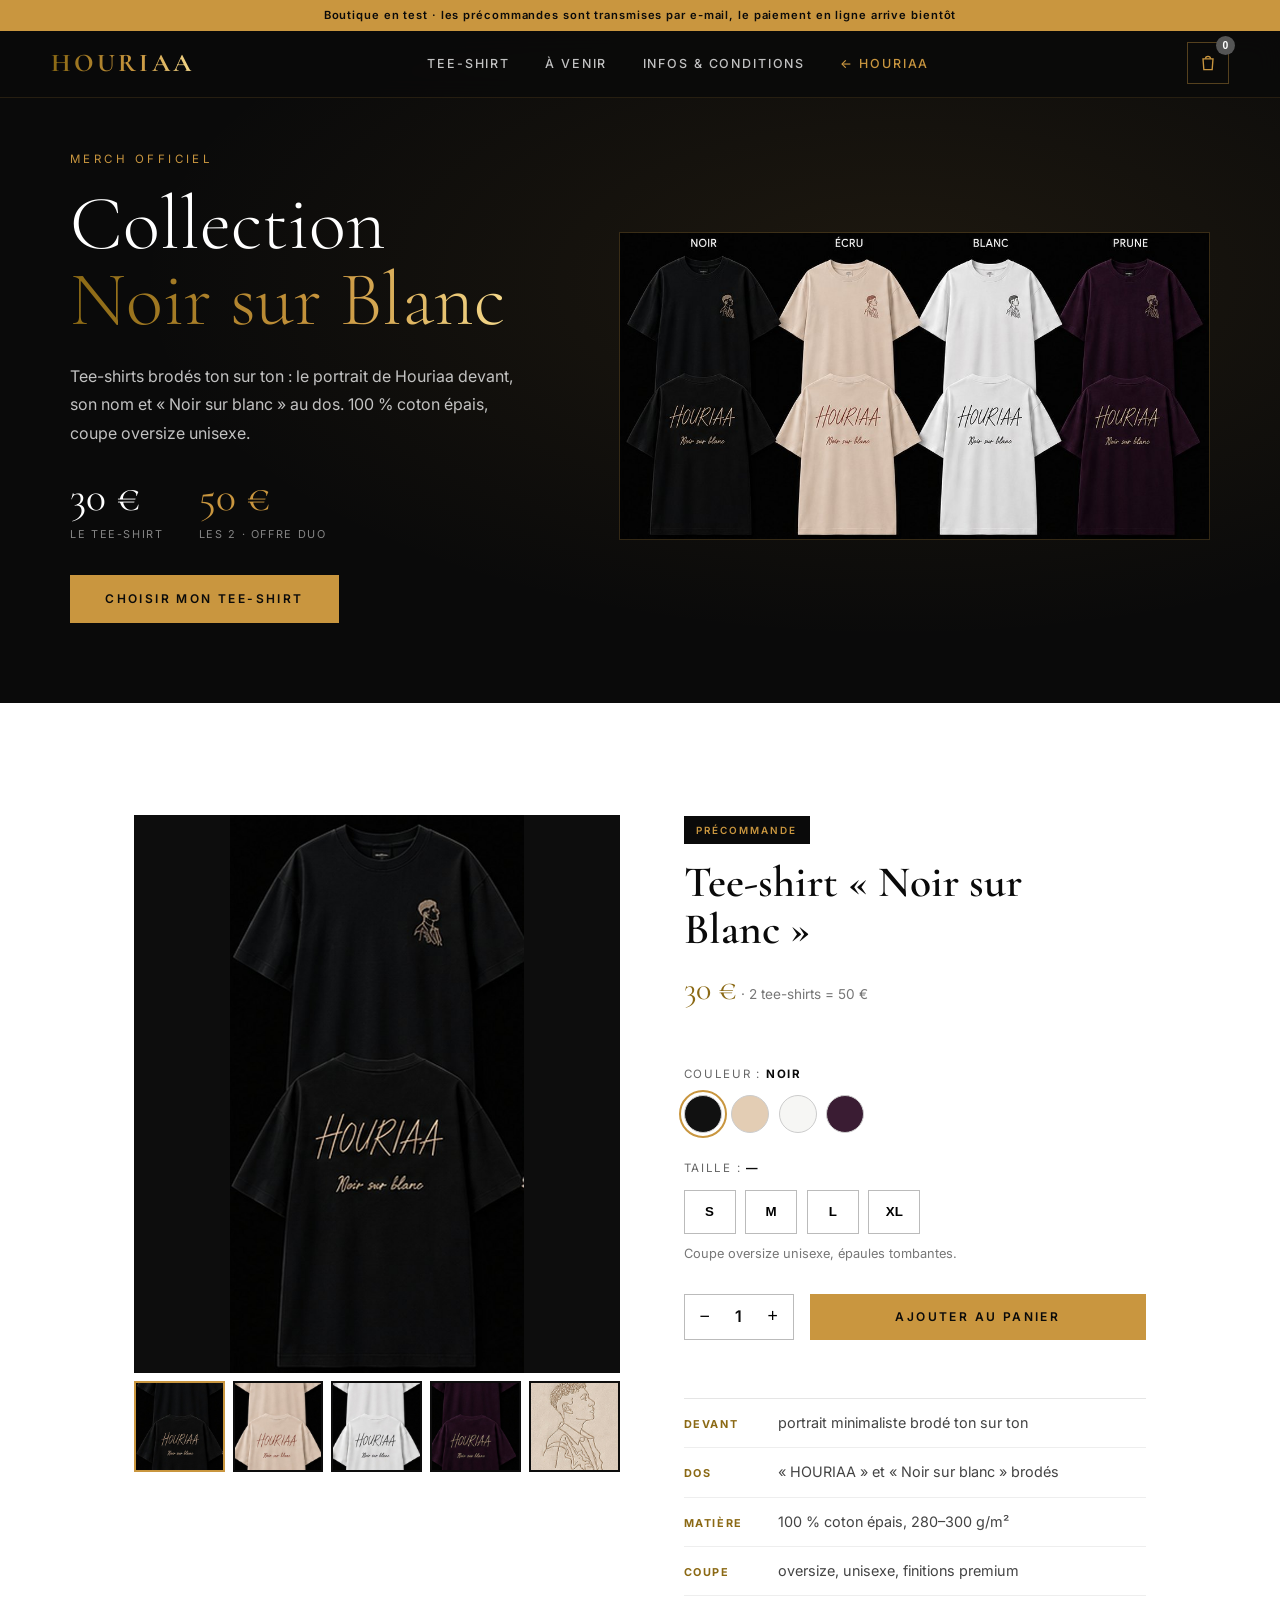
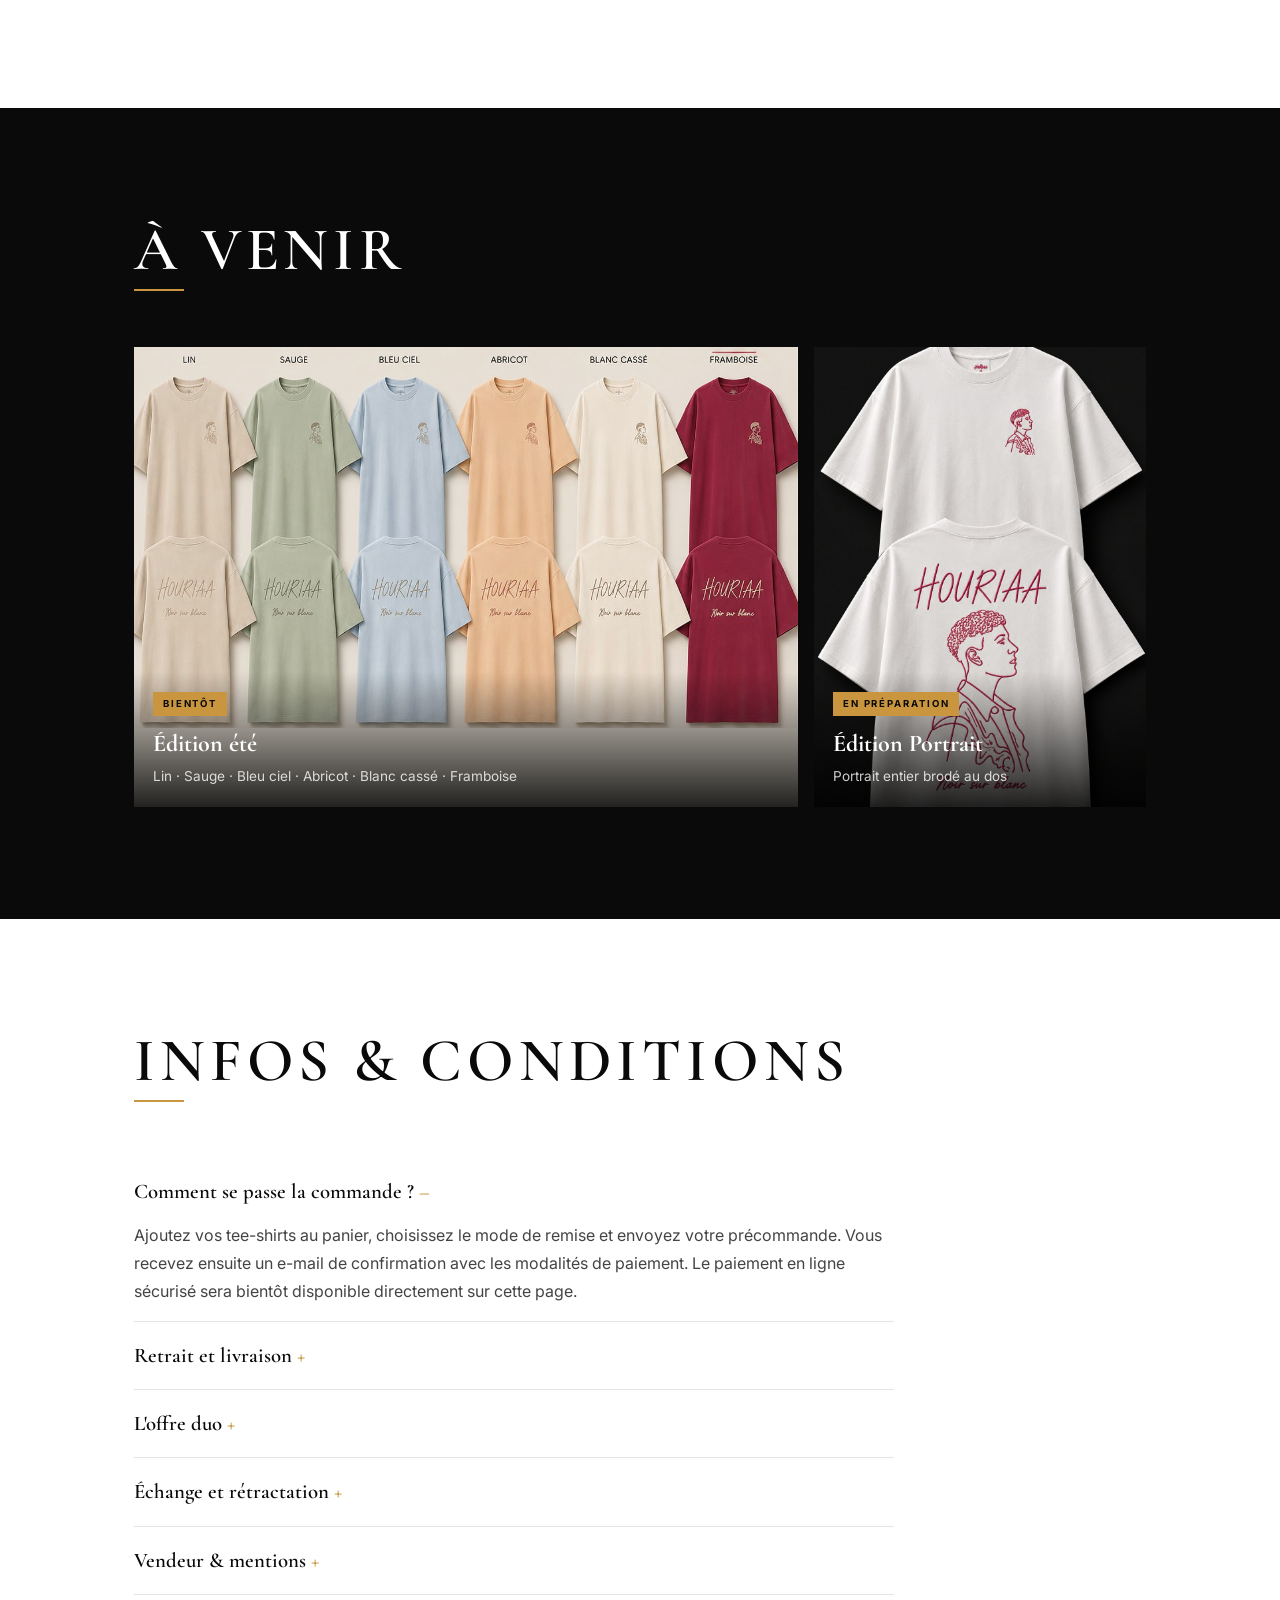
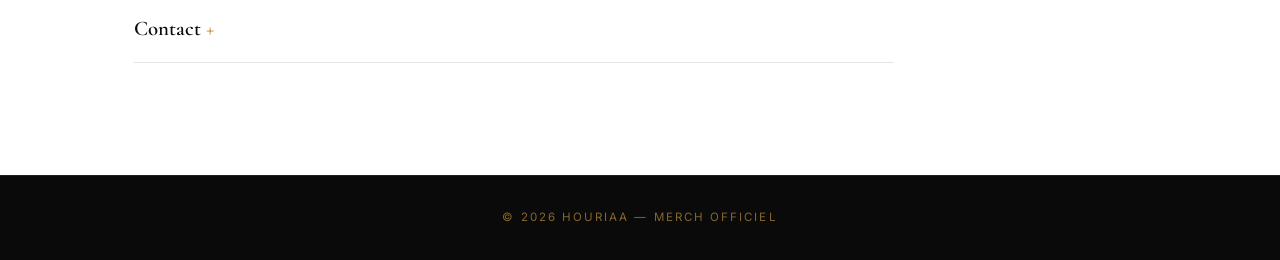
==== commit eea4b85e: "Boutique : réglages centralisés (tailles S-XL, offre duo, livraison 5,90 € offerte dès 3, stock, ven" ====
--- a/merch.html
+++ b/merch.html
@@ -90,22 +90,14 @@
       <div class="product-info fade-in-right">
         <span class="product-badge">Précommande</span>
         <h2 class="product-name">Tee-shirt «&nbsp;Noir sur Blanc&nbsp;»</h2>
-        <p class="product-price"><span>30&nbsp;€</span> <small>· 2 tee-shirts = 50&nbsp;€</small></p>
+        <p class="product-price"><span id="pPrice">30&nbsp;€</span> <small id="pDuo">· 2 tee-shirts = 50&nbsp;€</small></p>
+        <p class="stock-note" id="stockNote"></p>
 
         <p class="opt-label">Couleur&nbsp;: <strong id="colorName">Noir</strong></p>
-        <div class="swatches" id="swatches">
-          <button class="swatch active" data-color="Noir" data-img="images/merch/tee_noir.jpg" style="--c:#111" aria-label="Noir"></button>
-          <button class="swatch" data-color="Écru" data-img="images/merch/tee_ecru.jpg" style="--c:#e3cdb4" aria-label="Écru"></button>
-          <button class="swatch" data-color="Blanc" data-img="images/merch/tee_blanc.jpg" style="--c:#f6f6f4" aria-label="Blanc"></button>
-          <button class="swatch" data-color="Prune" data-img="images/merch/tee_prune.jpg" style="--c:#3a1c33" aria-label="Prune"></button>
-        </div>
+        <div class="swatches" id="swatches"></div>
 
         <p class="opt-label">Taille&nbsp;: <strong id="sizeName">—</strong></p>
-        <div class="sizes" id="sizes">
-          <button class="size" data-size="S">S</button>
-          <button class="size" data-size="M">M</button>
-          <button class="size" data-size="L">L</button>
-        </div>
+        <div class="sizes" id="sizes"></div>
         <p class="size-note">Coupe oversize unisexe, épaules tombantes.</p>
 
         <div class="add-row">
@@ -155,11 +147,13 @@
         <details open><summary>Comment se passe la commande&nbsp;?</summary>
           <p>Ajoutez vos tee-shirts au panier, choisissez le mode de remise et envoyez votre précommande. Vous recevez ensuite un e-mail de confirmation avec les modalités de paiement. Le paiement en ligne sécurisé sera bientôt disponible directement sur cette page.</p></details>
         <details><summary>Retrait et livraison</summary>
-          <p>Retrait gratuit à Toulouse ou remise en main propre lors d'un concert. L'envoi postal est possible&nbsp;: les frais vous sont indiqués par e-mail avant paiement.</p></details>
+          <p id="faqShip">Retrait gratuit à Toulouse ou remise en main propre lors d'un concert. Envoi postal en France&nbsp;: forfait indiqué dans le panier.</p></details>
         <details><summary>L'offre duo</summary>
-          <p>Deux tee-shirts achetés ensemble&nbsp;: 50&nbsp;€ au lieu de 60&nbsp;€. La réduction s'applique automatiquement dans le panier, par paire.</p></details>
+          <p id="faqDuo">Deux tee-shirts achetés ensemble&nbsp;: 50&nbsp;€ au lieu de 60&nbsp;€. La réduction s'applique automatiquement dans le panier, par paire.</p></details>
         <details><summary>Échange et rétractation</summary>
           <p>Pour un achat à distance, vous disposez de 14 jours après réception pour changer d'avis. Un échange de taille est possible selon les stocks&nbsp;: écrivez-nous.</p></details>
+        <details><summary>Vendeur &amp; mentions</summary>
+          <p id="sellerInfo"></p></details>
         <details><summary>Contact</summary>
           <p><a href="mailto:Houria.laamimi@gmail.com">Houria.laamimi@gmail.com</a> · <a href="tel:+33652335320">06 52 33 53 20</a></p></details>
       </div>
@@ -185,14 +179,13 @@
       <div class="cart-totals" id="cartTotals">
         <p><span>Sous-total</span><span id="tSub">0 €</span></p>
         <p class="t-duo" id="tDuoRow"><span>Offre duo</span><span id="tDuo">0 €</span></p>
+        <p id="tShipRow"><span>Livraison</span><span id="tShip">0 €</span></p>
         <p class="t-total"><span>Total</span><span id="tTotal">0 €</span></p>
       </div>
 
       <form class="checkout" id="checkout" novalidate>
         <p class="opt-label">Remise</p>
-        <label class="radio"><input type="radio" name="delivery" value="Retrait à Toulouse" checked /> Retrait à Toulouse (gratuit)</label>
-        <label class="radio"><input type="radio" name="delivery" value="Remise lors d'un concert" /> Lors d'un concert (gratuit)</label>
-        <label class="radio"><input type="radio" name="delivery" value="Envoi postal" /> Envoi postal (frais indiqués par e-mail)</label>
+        <div id="deliveryOpts"></div>
         <div class="addr" id="addrBlock" hidden>
           <input name="address" placeholder="Adresse postale complète" autocomplete="street-address" />
         </div>
@@ -219,15 +212,32 @@
 
   <script>
     /* ================= CONFIGURATION BOUTIQUE =================
-       price / duoPrice : prix en euros
-       paymentUrl : à remplir quand le paiement en ligne est prêt
-         (lien HelloAsso Boutique de Win'As, ou Stripe Payment Link).
-         Vide = mode précommande par e-mail. */
+       Tout se règle ici. Modifier une valeur suffit, le reste de la page suit. */
     const SHOP = {
       email: 'Houria.laamimi@gmail.com',
-      price: 30,
-      duoPrice: 50,
-      paymentUrl: ''
+      productName: 'Tee-shirt Noir sur Blanc',
+      price: 30,                     // prix unitaire (€)
+      duo: { enabled: true, price: 50 }, // offre par paire ; enabled:false pour la couper
+      sizes: ['S', 'M', 'L', 'XL'],
+      colors: [
+        // stock : null = pas de limite affichée ; un nombre = pièces restantes (0 = épuisé)
+        { name: 'Noir',  hex: '#111111', img: 'images/merch/tee_noir.jpg',  stock: null },
+        { name: 'Écru',  hex: '#e3cdb4', img: 'images/merch/tee_ecru.jpg',  stock: null },
+        { name: 'Blanc', hex: '#f6f6f4', img: 'images/merch/tee_blanc.jpg', stock: null },
+        { name: 'Prune', hex: '#3a1c33', img: 'images/merch/tee_prune.jpg', stock: null }
+      ],
+      lowStockAt: 3,                 // affiche « plus que X » sous ce seuil
+      delivery: [
+        { id: 'toulouse', label: 'Retrait à Toulouse', fee: 0 },
+        { id: 'concert',  label: "Remise lors d'un concert", fee: 0 },
+        { id: 'poste',    label: 'Envoi postal (France)', fee: 5.90, freeFrom: 3, address: true }
+      ],
+      seller: {
+        name: "Association Win'As",
+        address: '12 rue de Bigorre, 31100 Toulouse',
+        email: 'Houria.laamimi@gmail.com'
+      },
+      paymentUrl: ''                 // lien HelloAsso Boutique ou Stripe ; vide = précommande par e-mail
     };
 
     /* ---------- menu ---------- */
@@ -249,9 +259,32 @@
     /* ---------- fiche produit ---------- */
     const productImg = document.getElementById('productImg');
     const thumbs = [...document.querySelectorAll('#productThumbs button')];
+    const eur = n => n.toLocaleString('fr-FR', { minimumFractionDigits: n % 1 ? 2 : 0, maximumFractionDigits: 2 }) + ' €';
+    const swWrap = document.getElementById('swatches'), szWrap = document.getElementById('sizes');
+    SHOP.colors.forEach((c, i) => {
+      const b = document.createElement('button');
+      b.className = 'swatch' + (i === 0 ? ' active' : '') + (c.stock === 0 ? ' soldout' : '');
+      b.dataset.color = c.name; b.dataset.img = c.img; b.style.setProperty('--c', c.hex);
+      b.setAttribute('aria-label', c.name + (c.stock === 0 ? ' (épuisé)' : ''));
+      swWrap.appendChild(b);
+    });
+    SHOP.sizes.forEach(s => {
+      const b = document.createElement('button'); b.className = 'size'; b.dataset.size = s; b.textContent = s; szWrap.appendChild(b);
+    });
+    document.getElementById('pPrice').textContent = eur(SHOP.price);
+    document.getElementById('pDuo').textContent = SHOP.duo.enabled ? `· 2 tee-shirts = ${eur(SHOP.duo.price)}` : '';
+    document.querySelectorAll('.shop-duo').forEach(el => el.hidden = !SHOP.duo.enabled);
+    if (!SHOP.duo.enabled) { const d = document.getElementById('faqDuo'); d.closest('details').hidden = true; }
     const swatches = [...document.querySelectorAll('.swatch')];
     const sizes = [...document.querySelectorAll('.size')];
-    let sel = { color: 'Noir', size: null, qty: 1 };
+    let sel = { color: SHOP.colors[0].name, size: null, qty: 1 };
+    function updateStock() {
+      const c = SHOP.colors.find(x => x.name === sel.color), n = document.getElementById('stockNote');
+      const add = document.getElementById('addBtn');
+      if (c.stock === 0) { n.textContent = 'Épuisé dans cette couleur'; n.className = 'stock-note out'; add.disabled = true; }
+      else if (c.stock != null && c.stock <= SHOP.lowStockAt) { n.textContent = `Plus que ${c.stock} pièce${c.stock > 1 ? 's' : ''} dans cette couleur`; n.className = 'stock-note low'; add.disabled = false; }
+      else { n.textContent = ''; n.className = 'stock-note'; add.disabled = false; }
+    }
 
     function showImg(src) {
       productImg.src = src;
@@ -261,7 +294,7 @@
     swatches.forEach(s => s.addEventListener('click', () => {
       swatches.forEach(x => x.classList.remove('active')); s.classList.add('active');
       sel.color = s.dataset.color; document.getElementById('colorName').textContent = sel.color;
-      showImg(s.dataset.img);
+      showImg(s.dataset.img); updateStock();
     }));
     sizes.forEach(s => s.addEventListener('click', () => {
       sizes.forEach(x => x.classList.remove('active')); s.classList.add('active');
@@ -276,12 +309,20 @@
     let cart = [];
     try { cart = JSON.parse(localStorage.getItem('houriaa_cart') || '[]'); } catch (e) { cart = []; }
     const save = () => { try { localStorage.setItem('houriaa_cart', JSON.stringify(cart)); } catch (e) {} };
-    const eur = n => n.toLocaleString('fr-FR', { minimumFractionDigits: 0, maximumFractionDigits: 2 }) + ' €';
     const count = () => cart.reduce((a, i) => a + i.qty, 0);
+    const form = document.getElementById('checkout');
+    const delWrap = document.getElementById('deliveryOpts');
+    SHOP.delivery.forEach((d, i) => {
+      const fee = d.fee ? `${eur(d.fee)}${d.freeFrom ? `, offert dès ${d.freeFrom} pièces` : ''}` : 'gratuit';
+      delWrap.insertAdjacentHTML('beforeend', `<label class="radio"><input type="radio" name="delivery" value="${d.id}" ${i === 0 ? 'checked' : ''} /> ${d.label} (${fee})</label>`);
+    });
+    const curDelivery = () => SHOP.delivery.find(d => d.id === (form.delivery ? form.delivery.value : SHOP.delivery[0].id)) || SHOP.delivery[0];
     function totals() {
       const n = count(), sub = n * SHOP.price;
-      const total = Math.floor(n / 2) * SHOP.duoPrice + (n % 2) * SHOP.price;
-      return { n, sub, duo: sub - total, total };
+      const goods = SHOP.duo.enabled ? Math.floor(n / 2) * SHOP.duo.price + (n % 2) * SHOP.price : sub;
+      const d = curDelivery();
+      const ship = n && d.fee && !(d.freeFrom && n >= d.freeFrom) ? d.fee : 0;
+      return { n, sub, duo: sub - goods, ship, total: goods + ship, d };
     }
 
     function render() {
@@ -291,7 +332,7 @@
         const li = document.createElement('li');
         li.className = 'cart-item';
         li.innerHTML = `<img src="${it.img}" alt="" />
-          <div class="ci-info"><strong>Tee-shirt Noir sur Blanc</strong><span>${it.color} · ${it.size}</span>
+          <div class="ci-info"><strong>${SHOP.productName}</strong><span>${it.color} · ${it.size}</span>
             <div class="qty qty-sm"><button data-a="-" aria-label="Moins">−</button><span>${it.qty}</span><button data-a="+" aria-label="Plus">+</button></div></div>
           <div class="ci-right"><span>${eur(it.qty * SHOP.price)}</span><button class="ci-del" aria-label="Retirer">Retirer</button></div>`;
         li.querySelector('[data-a="-"]').onclick = () => { it.qty--; if (it.qty < 1) cart.splice(idx, 1); save(); render(); };
@@ -309,6 +350,8 @@
       document.getElementById('tDuo').textContent = '− ' + eur(t.duo);
       document.getElementById('tDuoRow').hidden = t.duo === 0;
       document.getElementById('tTotal').textContent = eur(t.total);
+      document.getElementById('tShipRow').hidden = !(t.d.fee);
+      document.getElementById('tShip').textContent = t.ship ? eur(t.ship) : 'offerte';
     }
 
     document.getElementById('addBtn').addEventListener('click', () => {
@@ -332,9 +375,8 @@
     document.addEventListener('keydown', e => { if (e.key === 'Escape') closeCart(); });
 
     /* ---------- validation de la commande ---------- */
-    const form = document.getElementById('checkout');
     form.querySelectorAll('input[name="delivery"]').forEach(r => r.addEventListener('change', () => {
-      document.getElementById('addrBlock').hidden = form.delivery.value !== 'Envoi postal';
+      document.getElementById('addrBlock').hidden = !curDelivery().address; render();
     }));
     if (SHOP.paymentUrl) {
       document.getElementById('checkoutBtn').textContent = 'Payer ma commande';
@@ -347,20 +389,21 @@
       const f = Object.fromEntries(new FormData(form));
       if (!f.name.trim()) { err.textContent = 'Indiquez votre nom.'; return; }
       if (!/^[^@\s]+@[^@\s]+\.[^@\s]+$/.test(f.email)) { err.textContent = 'Indiquez un e-mail valide.'; return; }
-      if (f.delivery === 'Envoi postal' && !f.address.trim()) { err.textContent = 'Indiquez votre adresse postale.'; return; }
+      const dl = curDelivery();
+      if (dl.address && !f.address.trim()) { err.textContent = 'Indiquez votre adresse postale.'; return; }
       err.textContent = '';
       const t = totals();
       const ref = 'HM-' + new Date().toISOString().slice(2, 10).replace(/-/g, '') + '-' + Math.random().toString(36).slice(2, 6).toUpperCase();
-      const lines = cart.map(i => `- ${i.qty} × Tee-shirt Noir sur Blanc · ${i.color} · taille ${i.size}`).join('\n');
+      const lines = cart.map(i => `- ${i.qty} × ${SHOP.productName} · ${i.color} · taille ${i.size}`).join('\n');
       const recap =
 `Précommande ${ref}
 
 ${lines}
 
-Sous-total : ${eur(t.sub)}${t.duo ? `\nOffre duo : − ${eur(t.duo)}` : ''}
+Sous-total : ${eur(t.sub)}${t.duo ? `\nOffre duo : − ${eur(t.duo)}` : ''}${dl.fee ? `\nLivraison : ${t.ship ? eur(t.ship) : 'offerte'}` : ''}
 Total : ${eur(t.total)}
 
-Remise : ${f.delivery}${f.delivery === 'Envoi postal' ? `\nAdresse : ${f.address}` : ''}
+Remise : ${dl.label}${dl.address ? `\nAdresse : ${f.address}` : ''}
 Nom : ${f.name}
 E-mail : ${f.email}${f.phone ? `\nTéléphone : ${f.phone}` : ''}${f.note ? `\nMessage : ${f.note}` : ''}`;
       const mailto = `mailto:${SHOP.email}?subject=${encodeURIComponent('Précommande merch HOURIAA ' + ref)}&body=${encodeURIComponent(recap)}`;
@@ -377,6 +420,10 @@
       catch (e) { document.getElementById('copyRecap').textContent = 'Sélectionnez le texte pour le copier'; }
     };
 
+    const post = SHOP.delivery.find(d => d.address);
+    if (post) document.getElementById('faqShip').textContent = `Retrait gratuit à Toulouse ou remise en main propre lors d'un concert. Envoi postal en France : ${eur(post.fee)}${post.freeFrom ? `, offert dès ${post.freeFrom} pièces` : ''}.`;
+    document.getElementById('sellerInfo').innerHTML = `Vendeur : ${SHOP.seller.name}, ${SHOP.seller.address}. Contact : <a href="mailto:${SHOP.seller.email}">${SHOP.seller.email}</a>. Prix en euros. Produits fabriqués à la commande (précommande) : la date de retrait ou d'envoi est confirmée par e-mail.`;
+    updateStock();
     render();
   </script>
 </body>
--- a/css/merch.css
+++ b/css/merch.css
@@ -147,3 +147,8 @@
   .soon-card:not(.soon-card--wide) { aspect-ratio: 2 / 3; }
   .soon-card img { height: 100%; }
 }
+.stock-note { min-height: 1rem; font-size: 0.82rem; margin-top: 0.4rem; }
+.stock-note.low { color: var(--gold-dark); } .stock-note.out { color: #b3261e; }
+.swatch.soldout { opacity: 0.35; position: relative; }
+.add-btn:disabled { opacity: 0.4; cursor: not-allowed; }
+.merch-page [hidden] { display: none !important; }
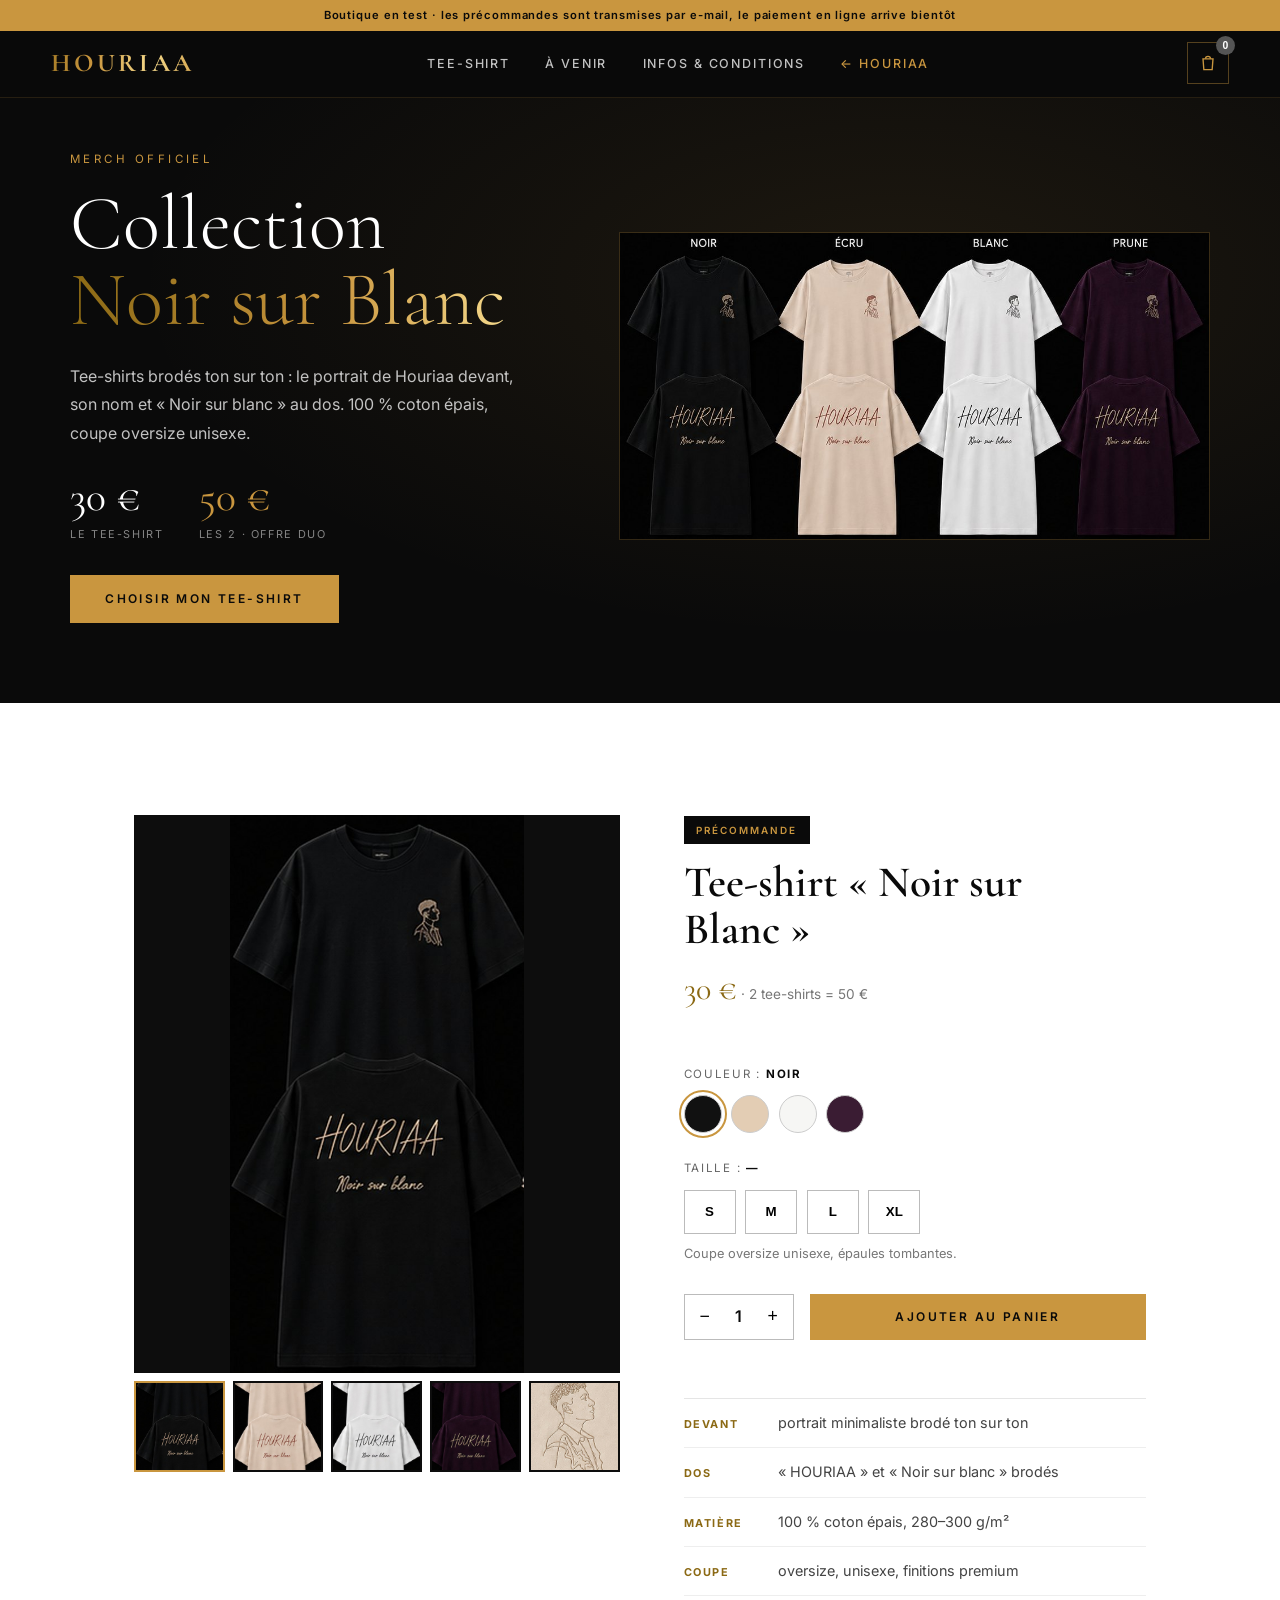
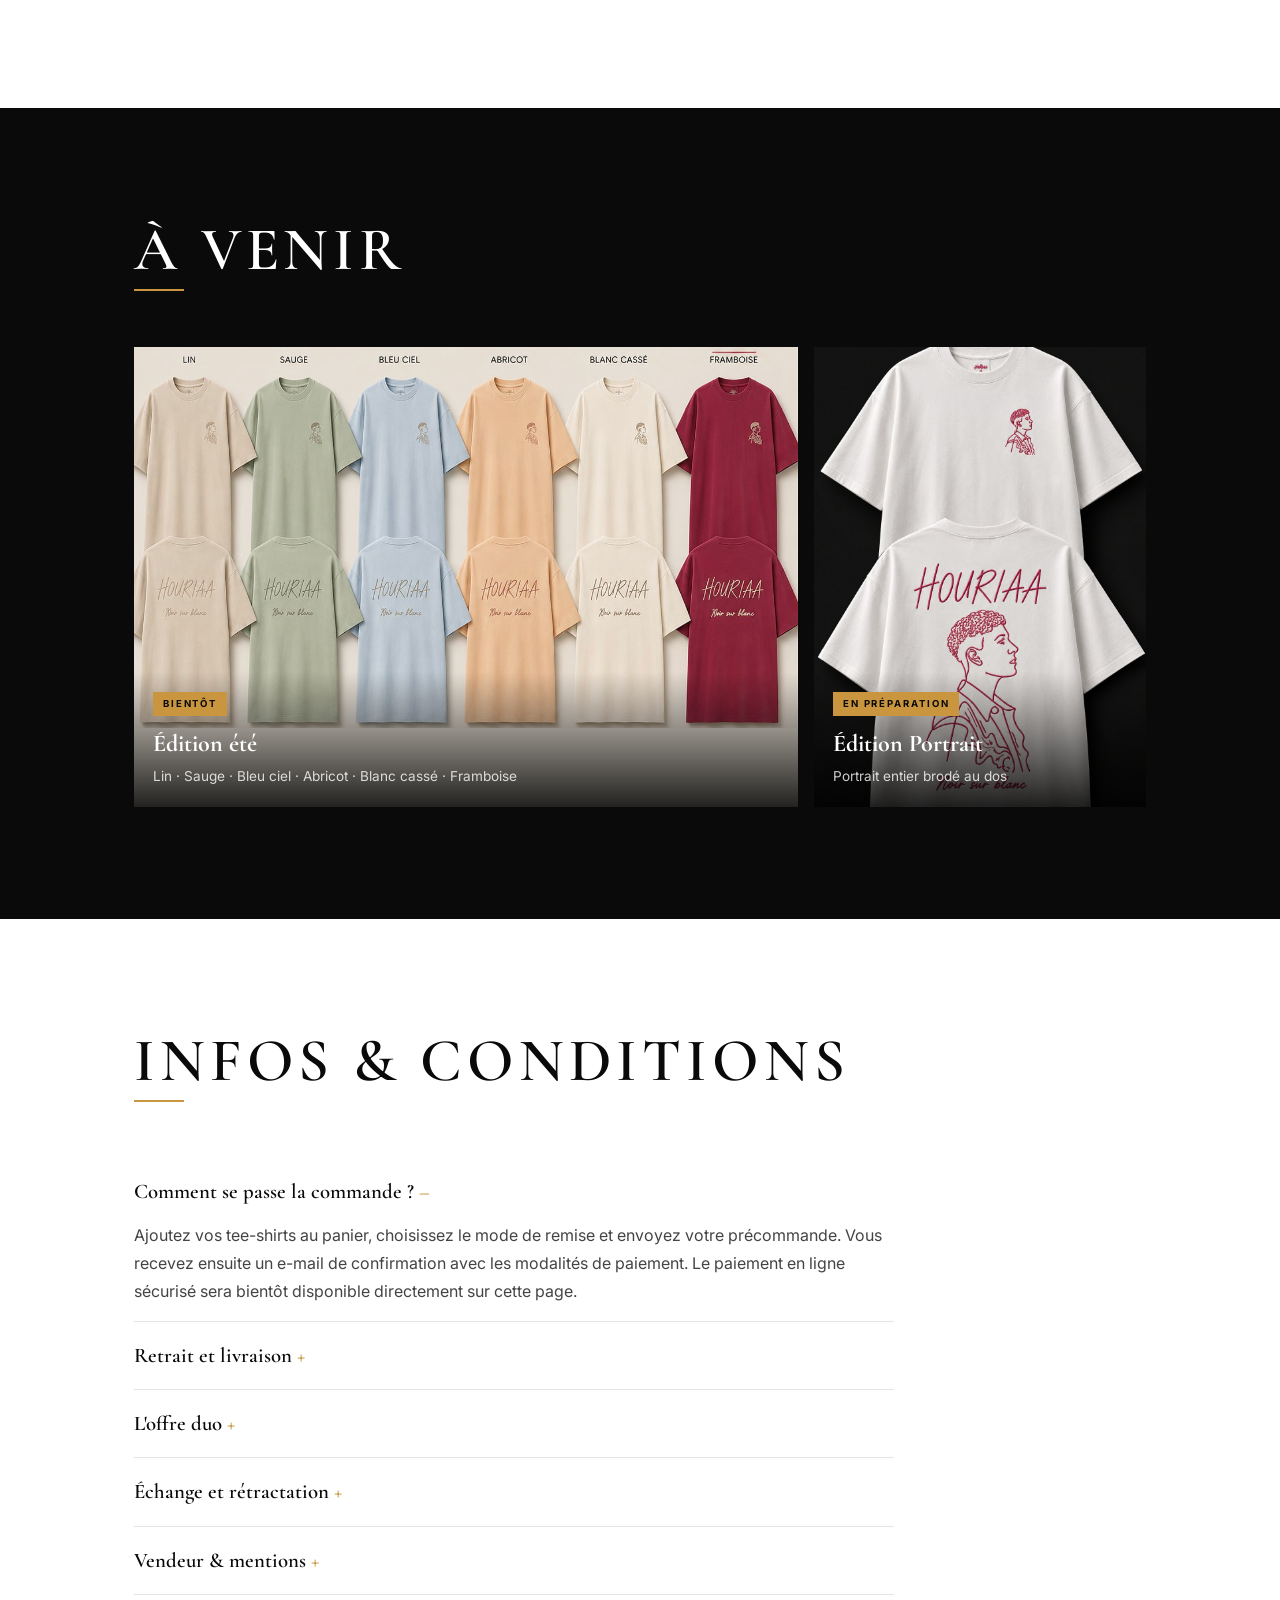
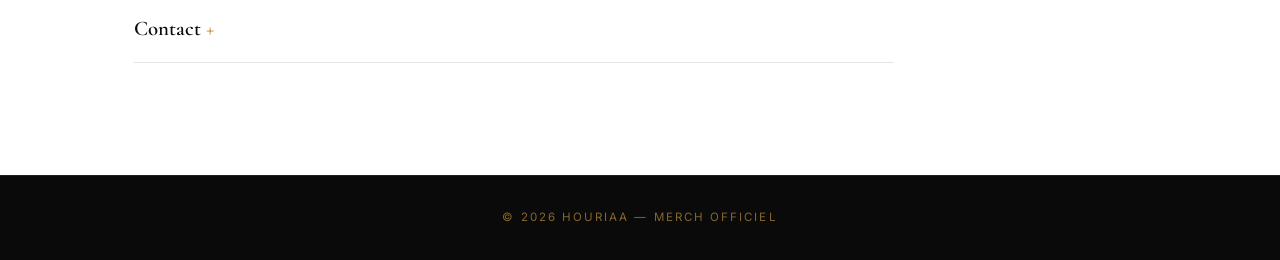
==== commit 0d75aebe: "Fluidité : barre sans flou, reflets dorés limités, texture SVG retirée, respect de prefers-reduced-m" ====
--- a/merch.html
+++ b/merch.html
@@ -32,7 +32,7 @@
   <link rel="preconnect" href="https://fonts.googleapis.com" />
   <link rel="preconnect" href="https://fonts.gstatic.com" crossorigin />
   <link href="https://fonts.googleapis.com/css2?family=Cormorant+Garamond:ital,wght@0,300;0,400;0,500;0,600;0,700;1,300;1,400&family=Inter:wght@300;400;500;600&display=swap" rel="stylesheet" />
-  <link rel="stylesheet" href="css/style.css?v=12" />
+  <link rel="stylesheet" href="css/style.css?v=13" />
   <link rel="stylesheet" href="css/merch.css?v=1" />
 </head>
 <body class="merch-page">
--- a/css/style.css
+++ b/css/style.css
@@ -1452,3 +1452,17 @@
   .nav-links.open { display: flex; }
   .nav-links a { font-size: 1.1rem; letter-spacing: 0.2em; }
 }
+
+/* ===== Performance (fluidité au scroll) =====
+   - plus de flou d'arrière-plan sur la barre fixe (recalculé à chaque image)
+   - reflets dorés : 2 passages puis arrêt, au lieu d'une animation infinie
+   - texture de grain SVG retirée (coûteuse à peindre, quasi invisible à 3 %) */
+.navbar { backdrop-filter: none; -webkit-backdrop-filter: none; background: rgba(10, 10, 10, 0.97); }
+.gold, .hero-subtitle { animation-iteration-count: 2; }
+.nav-logo { animation: none; background-position: 30% center; }
+.youtube-section::after, .music-section::after, .gallery-section::after, .contact-section::after { background-image: none; }
+@media (prefers-reduced-motion: reduce) {
+  html { scroll-behavior: auto; }
+  *, *::before, *::after { animation: none !important; transition: none !important; }
+  .fade-in, .fade-in-left, .fade-in-right { opacity: 1 !important; transform: none !important; }
+}
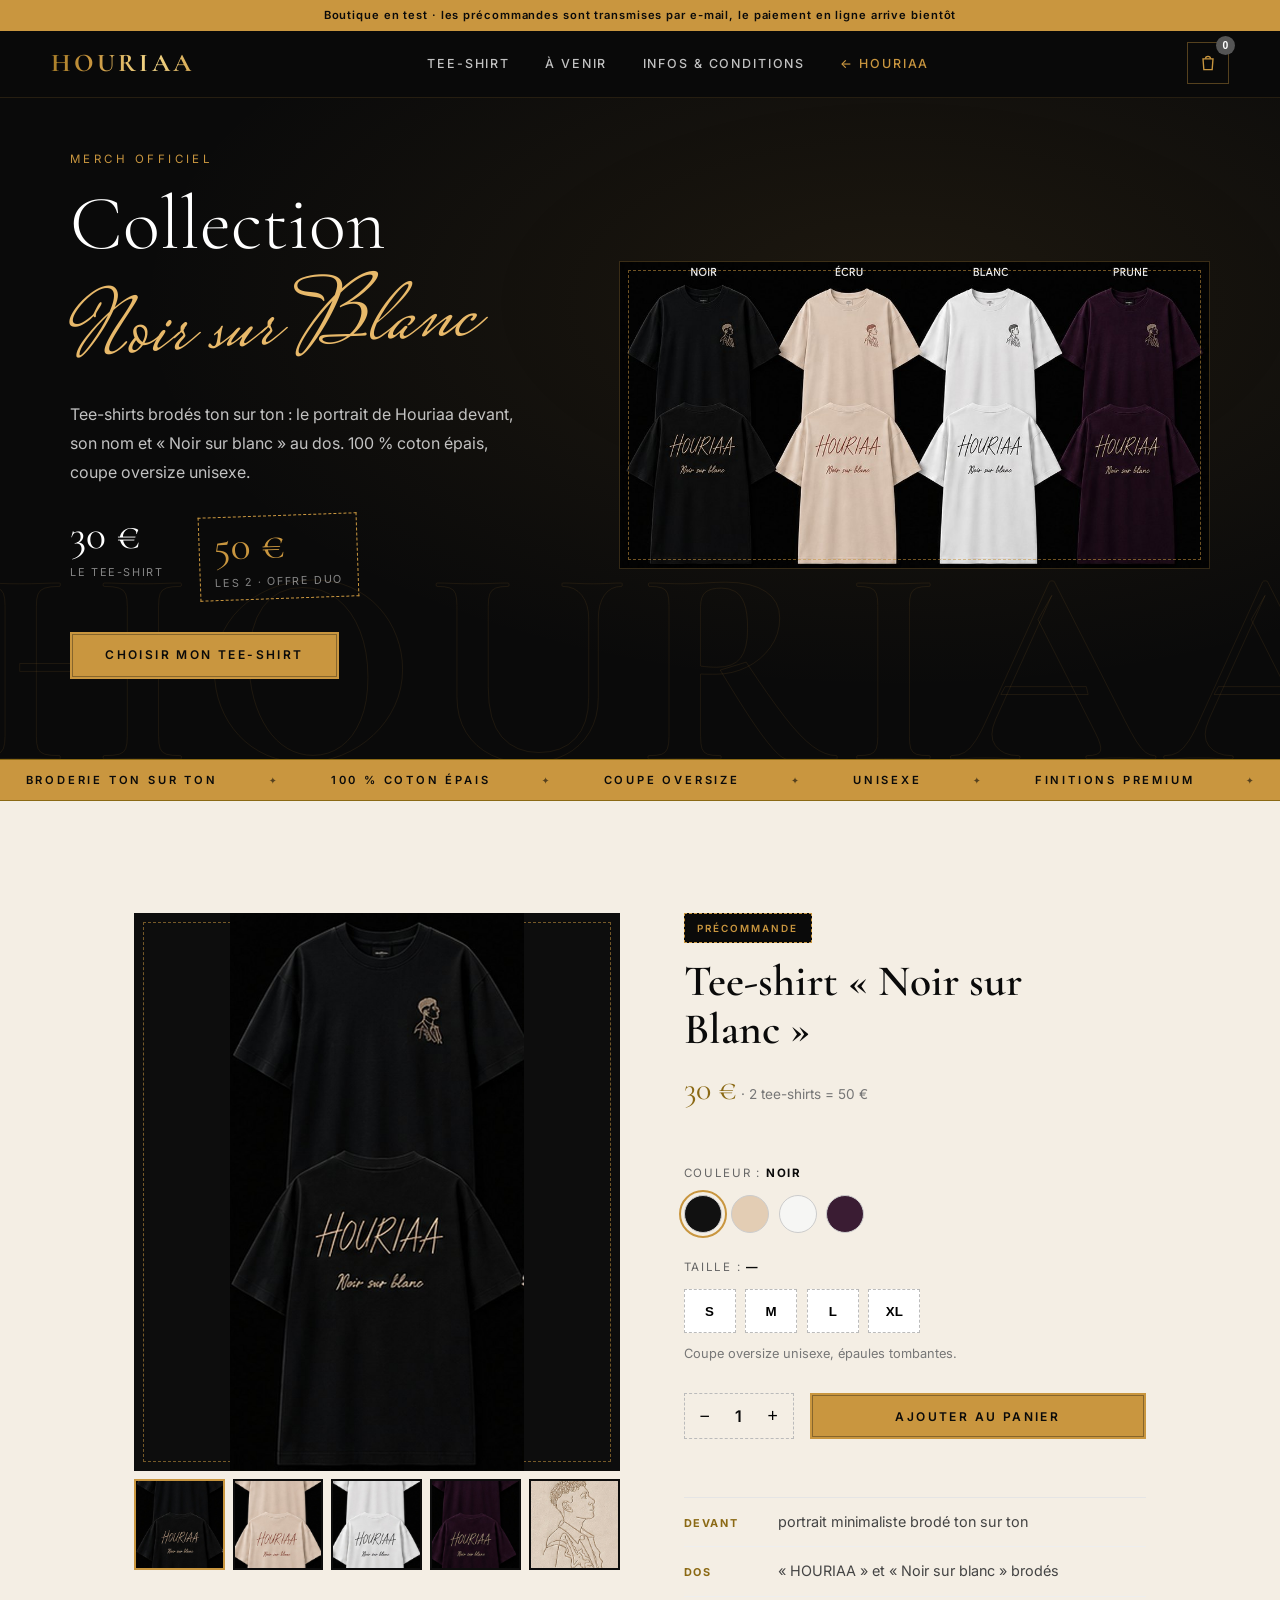
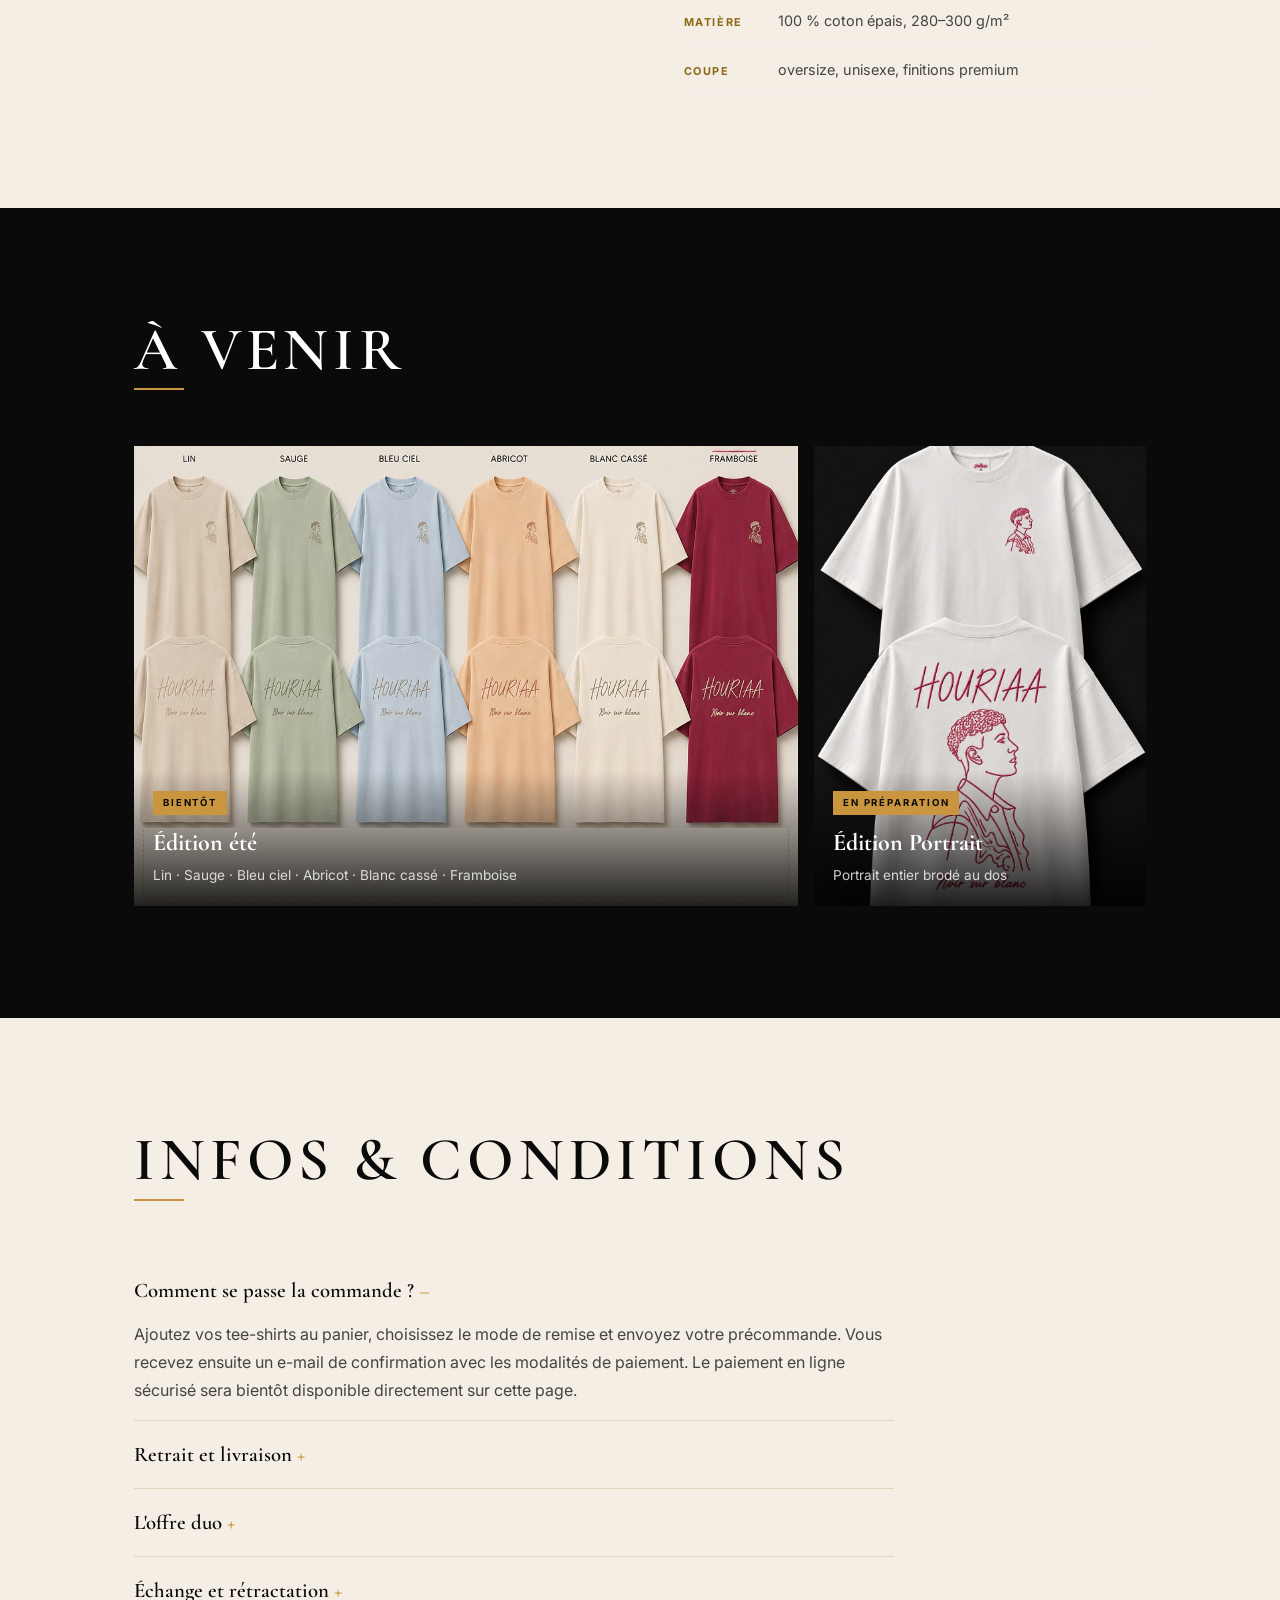
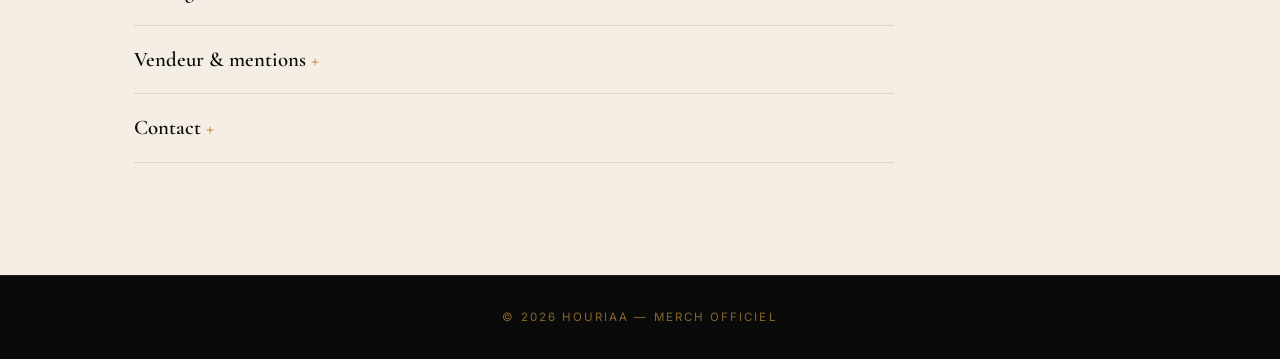
==== commit 2e030b34: "Boutique : identité propre (écru, coutures dorées, signature manuscrite, bandeau défilant) Co-Author" ====
--- a/merch.html
+++ b/merch.html
@@ -31,9 +31,9 @@
   </script>
   <link rel="preconnect" href="https://fonts.googleapis.com" />
   <link rel="preconnect" href="https://fonts.gstatic.com" crossorigin />
-  <link href="https://fonts.googleapis.com/css2?family=Cormorant+Garamond:ital,wght@0,300;0,400;0,500;0,600;0,700;1,300;1,400&family=Inter:wght@300;400;500;600&display=swap" rel="stylesheet" />
-  <link rel="stylesheet" href="css/style.css?v=13" />
-  <link rel="stylesheet" href="css/merch.css?v=1" />
+  <link href="https://fonts.googleapis.com/css2?family=Cormorant+Garamond:ital,wght@0,300;0,400;0,500;0,600;0,700;1,300;1,400&family=Inter:wght@300;400;500;600&family=Mrs+Saint+Delafield&display=swap" rel="stylesheet" />
+  <link rel="stylesheet" href="css/style.css?v=12" />
+  <link rel="stylesheet" href="css/merch.css?v=2" />
 </head>
 <body class="merch-page">
 
@@ -58,10 +58,11 @@
 
   <!-- ===== HERO ===== -->
   <header class="shop-hero">
+    <span class="shop-ghost" aria-hidden="true">HOURIAA</span>
     <div class="shop-hero-inner">
       <div class="shop-hero-text fade-in">
         <p class="shop-kicker">Merch officiel</p>
-        <h1 class="shop-title">Collection<br /><span class="gold">Noir sur Blanc</span></h1>
+        <h1 class="shop-title">Collection<br /><span class="shop-script">Noir sur Blanc</span></h1>
         <p class="shop-lead">Tee-shirts brodés ton sur ton&nbsp;: le portrait de Houriaa devant, son nom et «&nbsp;Noir sur blanc&nbsp;» au dos. 100&nbsp;% coton épais, coupe oversize unisexe.</p>
         <div class="shop-prices">
           <div><span class="shop-price">30&nbsp;€</span><span class="shop-price-sub">le tee-shirt</span></div>
@@ -72,6 +73,11 @@
       <img class="shop-hero-img fade-in" src="images/merch/collection.jpg" alt="Les quatre coloris du tee-shirt HOURIAA : noir, écru, blanc et prune, vus de face et de dos" />
     </div>
   </header>
+
+  <div class="ticker" aria-hidden="true"><div class="ticker-track">
+    <span>Broderie ton sur ton</span><span>100 % coton épais</span><span>Coupe oversize</span><span>Unisexe</span><span>Finitions premium</span><span>Précommande ouverte</span>
+    <span>Broderie ton sur ton</span><span>100 % coton épais</span><span>Coupe oversize</span><span>Unisexe</span><span>Finitions premium</span><span>Précommande ouverte</span>
+  </div></div>
 
   <!-- ===== PRODUIT ===== -->
   <section class="section shop-light" id="produit">
--- a/css/merch.css
+++ b/css/merch.css
@@ -152,3 +152,44 @@
 .swatch.soldout { opacity: 0.35; position: relative; }
 .add-btn:disabled { opacity: 0.4; cursor: not-allowed; }
 .merch-page [hidden] { display: none !important; }
+
+/* ===== Personnalisation boutique (~15 %) =====
+   écru au lieu du blanc, coutures dorées en pointillés, signature manuscrite,
+   bandeau défilant, nom en filigrane derrière le titre */
+.merch-page { --ecru: #f4eee4; --stitch: rgba(201,150,63,0.55); }
+.merch-page .shop-light { background: var(--ecru); }
+.merch-page .faq details { border-bottom-color: rgba(139,105,20,0.18); }
+
+.shop-hero { position: relative; overflow: hidden; }
+.shop-ghost {
+  position: absolute; left: -2vw; bottom: -4vw; z-index: 0; pointer-events: none;
+  font-family: var(--font-title); font-weight: 700; font-size: 22vw; line-height: 1; letter-spacing: 0.04em;
+  color: transparent; -webkit-text-stroke: 1px rgba(201,150,63,0.10);
+}
+.shop-hero-inner { position: relative; z-index: 1; }
+.shop-script {
+  display: inline-block; margin-top: 0.2em;
+  font-family: 'Mrs Saint Delafield', 'Brush Script MT', cursive; font-weight: 400;
+  font-size: 1.25em; line-height: 1; color: var(--gold-light); transform: rotate(-3deg);
+}
+
+/* Coutures */
+.shop-hero-img, .product-main, .soon-card { outline: 1px dashed var(--stitch); outline-offset: -10px; }
+.product-badge { border: 1px dashed var(--gold); }
+.merch-page .btn-primary { box-shadow: inset 0 0 0 2px var(--gold), inset 0 0 0 3px rgba(10,10,10,0.35); }
+.cart-head { border-bottom: 1px dashed var(--stitch); }
+.size, .qty { border-style: dashed; }
+.size.active { border-style: solid; }
+
+/* Bandeau défilant (animation transform, légère pour le navigateur) */
+.ticker { background: var(--gold); color: var(--black); overflow: hidden; border-top: 1px solid #8B6914; border-bottom: 1px solid #8B6914; }
+.ticker-track { display: flex; width: max-content; animation: ticker 32s linear infinite; }
+.ticker span { padding: 0.65rem 1.6rem; font-size: 0.7rem; font-weight: 600; letter-spacing: 0.25em; text-transform: uppercase; white-space: nowrap; }
+.ticker span::after { content: '✦'; margin-left: 3.2rem; font-size: 0.6rem; opacity: 0.6; }
+@keyframes ticker { from { transform: translateX(0); } to { transform: translateX(-50%); } }
+
+/* Prix duo en tampon */
+.shop-duo { position: relative; padding: 0.5rem 0.9rem; border: 1px dashed var(--gold); transform: rotate(-2deg); }
+
+@media (prefers-reduced-motion: reduce) { .ticker-track { animation: none; } }
+@media (max-width: 900px) { .shop-ghost { font-size: 34vw; bottom: auto; top: 90px; } }
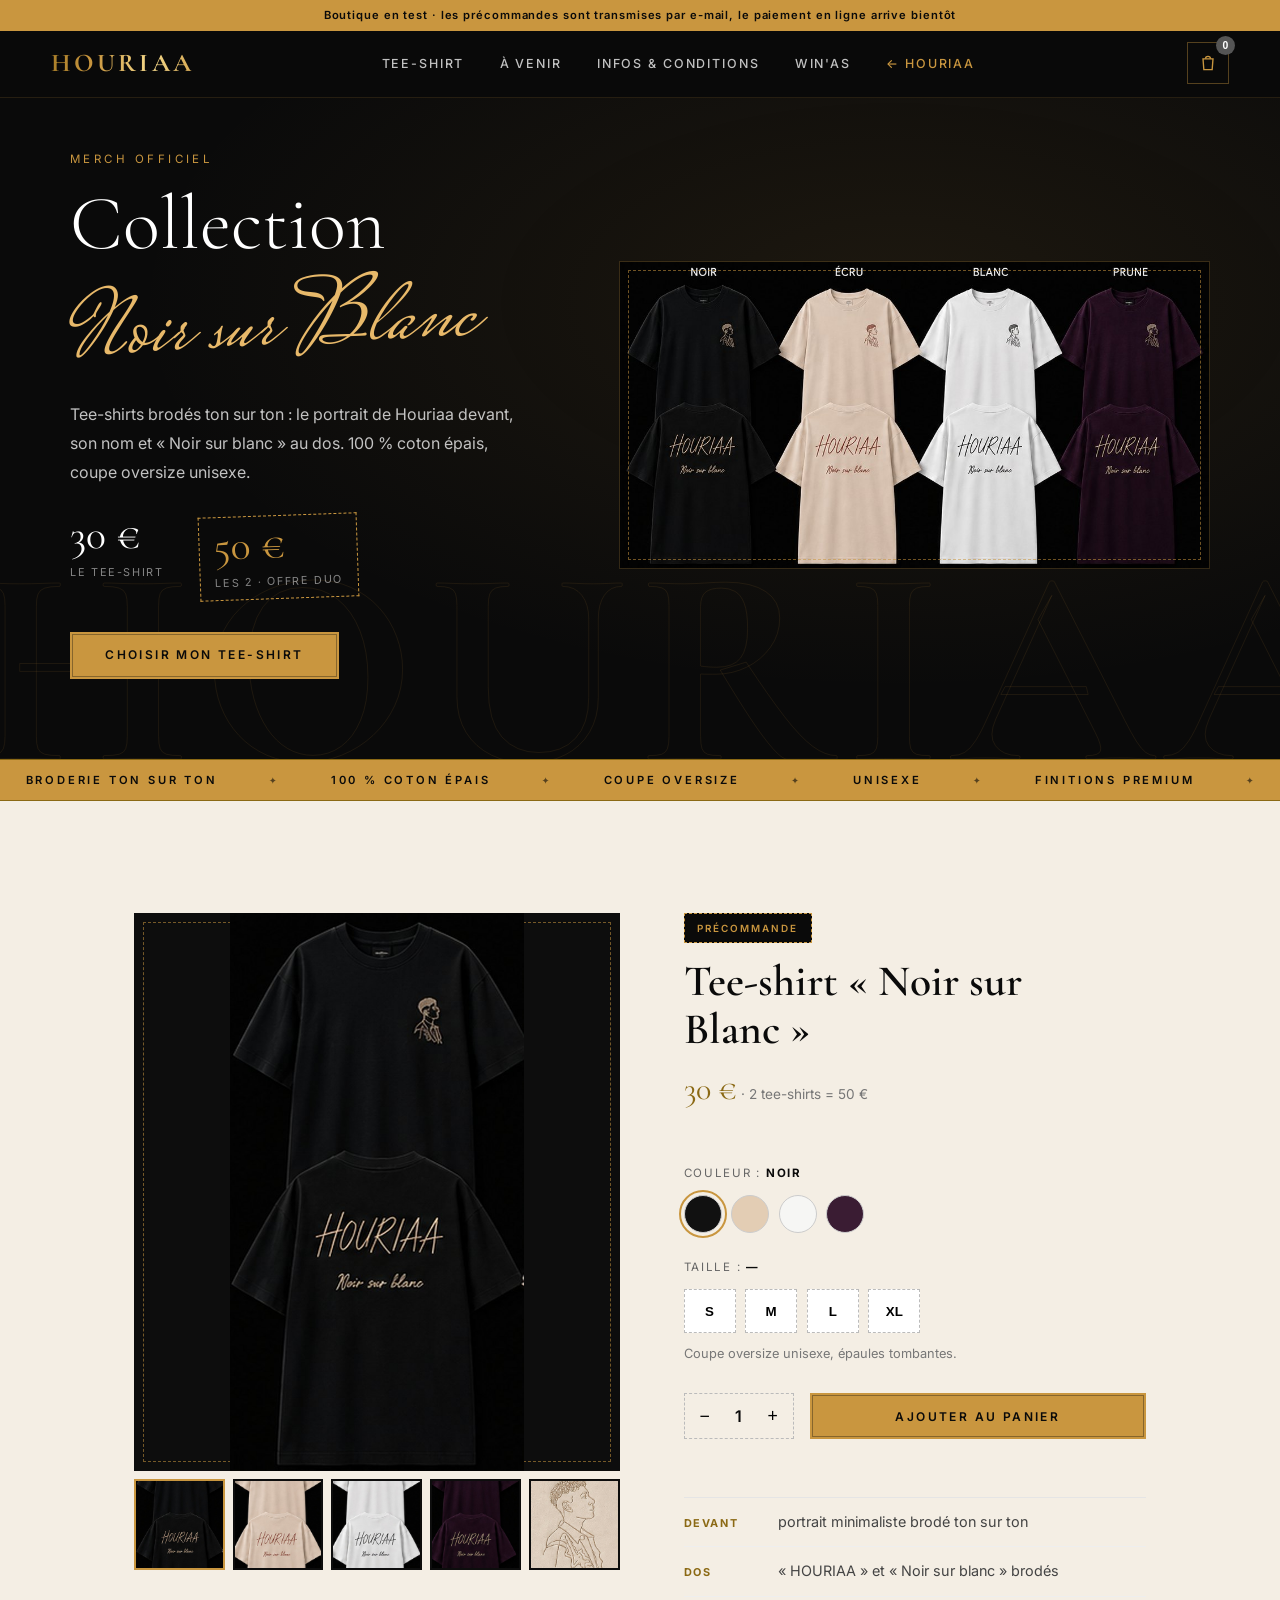
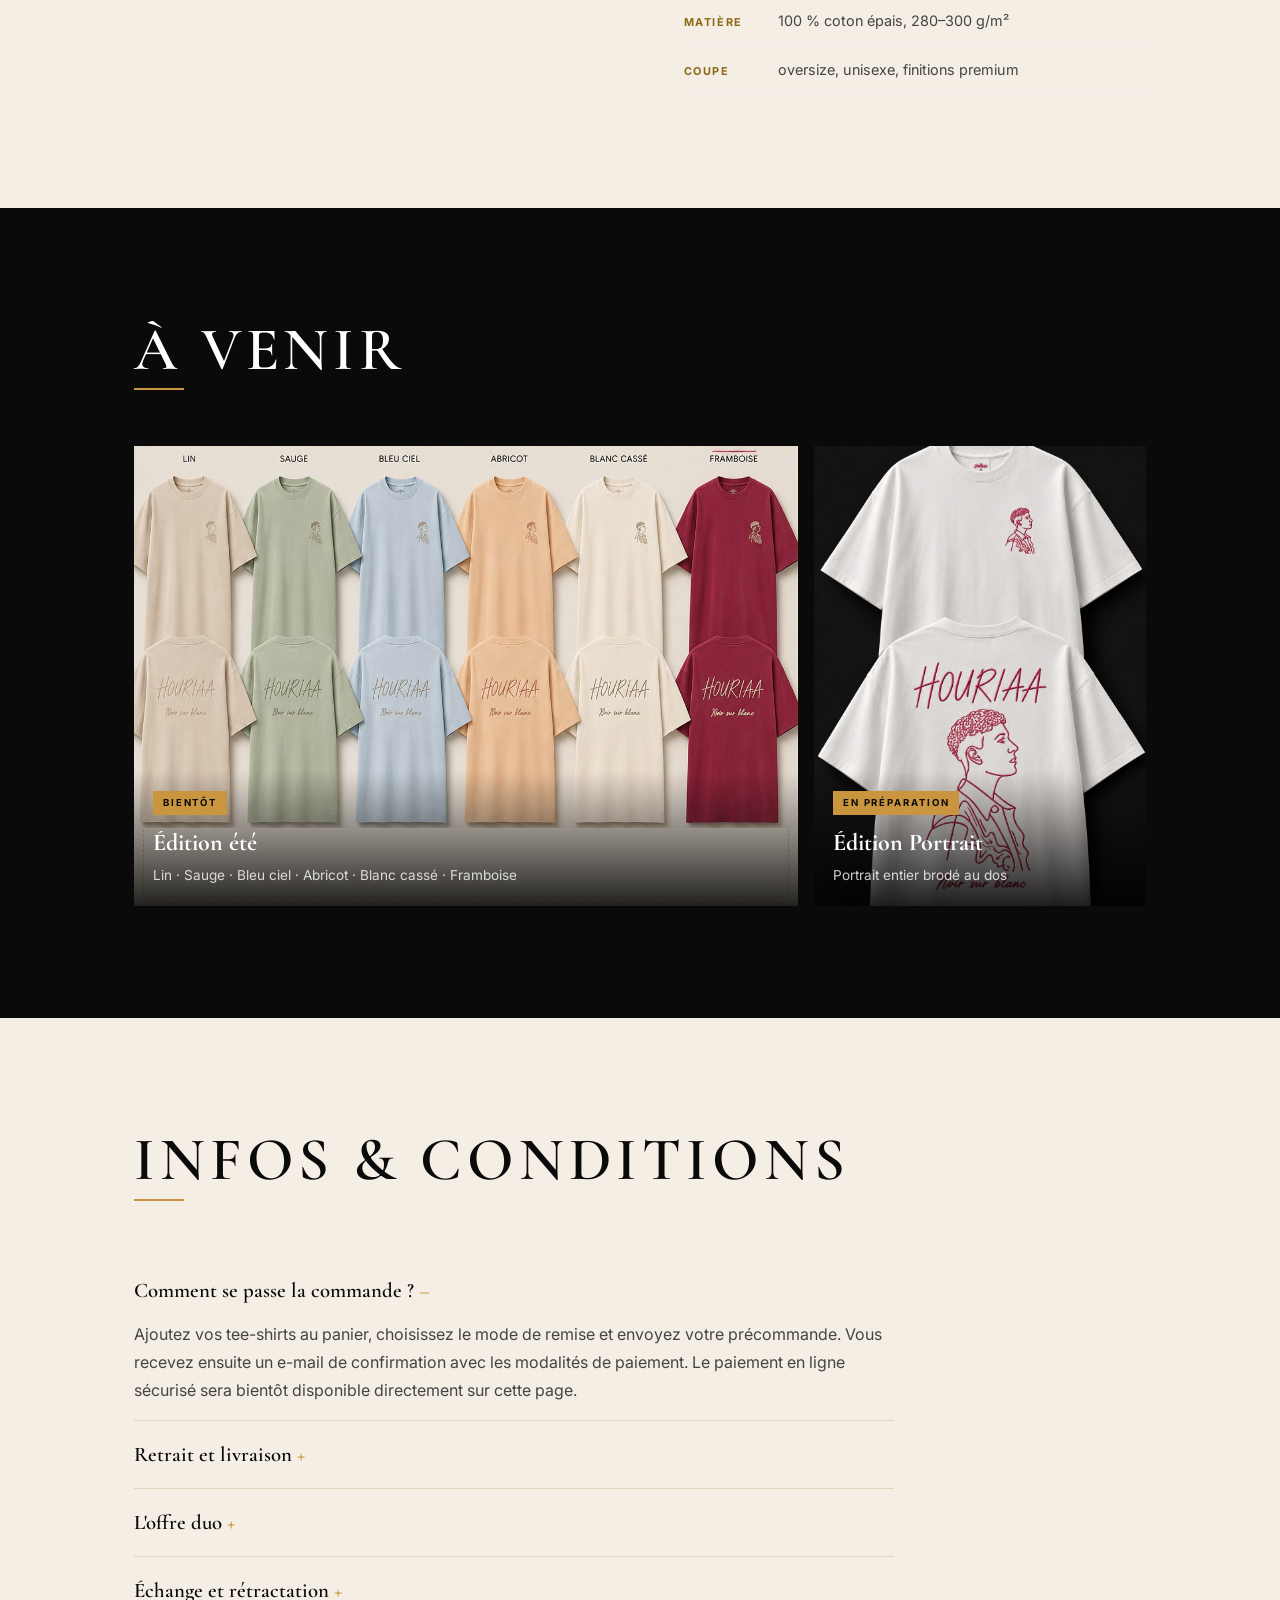
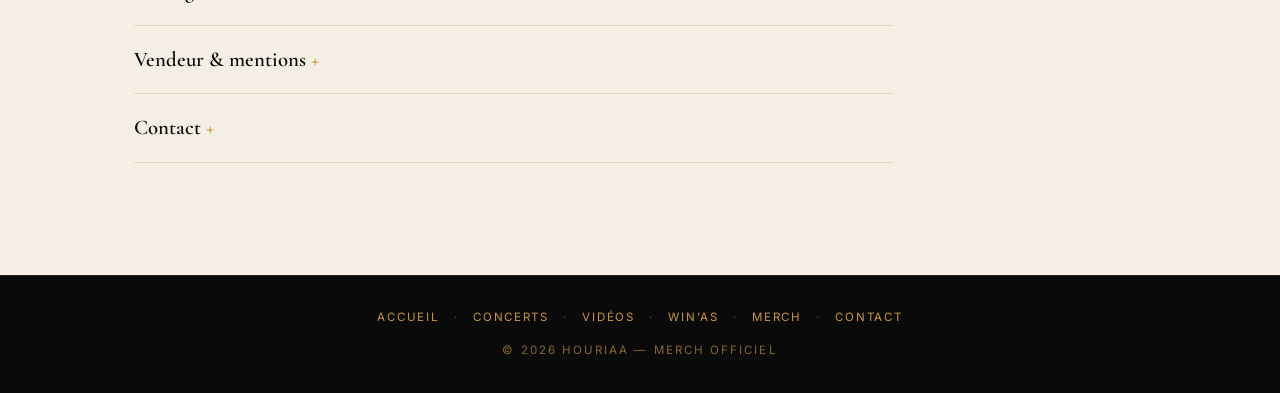
==== commit fdec3a20: "Maillage : Merch dans le menu, bouton merch dans Soutenir, liens croisés entre pages + pied de page " ====
--- a/merch.html
+++ b/merch.html
@@ -32,7 +32,7 @@
   <link rel="preconnect" href="https://fonts.googleapis.com" />
   <link rel="preconnect" href="https://fonts.gstatic.com" crossorigin />
   <link href="https://fonts.googleapis.com/css2?family=Cormorant+Garamond:ital,wght@0,300;0,400;0,500;0,600;0,700;1,300;1,400&family=Inter:wght@300;400;500;600&family=Mrs+Saint+Delafield&display=swap" rel="stylesheet" />
-  <link rel="stylesheet" href="css/style.css?v=12" />
+  <link rel="stylesheet" href="css/style.css?v=14" />
   <link rel="stylesheet" href="css/merch.css?v=2" />
 </head>
 <body class="merch-page">
@@ -45,6 +45,7 @@
       <li><a href="#produit" onclick="closeMenu()">Tee-shirt</a></li>
       <li><a href="#a-venir" onclick="closeMenu()">À venir</a></li>
       <li><a href="#infos" onclick="closeMenu()">Infos &amp; conditions</a></li>
+      <li><a href="winas.html">Win'As</a></li>
       <li><a href="index.html" class="nav-back">← Houriaa</a></li>
     </ul>
     <button class="cart-btn" id="cartBtn" aria-label="Ouvrir le panier">
@@ -167,6 +168,7 @@
   </section>
 
   <footer>
+    <nav class="footer-nav" aria-label="Pages du site"><a href="index.html">Accueil</a> · <a href="index.html#live">Concerts</a> · <a href="index.html#videos">Vidéos</a> · <a href="winas.html">Win'As</a> · <a href="merch.html" aria-current="page">Merch</a> · <a href="index.html#contact">Contact</a></nav>
     <p>&copy; <span id="year">2026</span> <a href="index.html">HOURIAA</a> &mdash; Merch officiel</p>
   </footer>
 
--- a/css/style.css
+++ b/css/style.css
@@ -1466,3 +1466,12 @@
   *, *::before, *::after { animation: none !important; transition: none !important; }
   .fade-in, .fade-in-left, .fade-in-right { opacity: 1 !important; transform: none !important; }
 }
+
+/* Liens entre pages */
+.footer-nav { display: flex; flex-wrap: wrap; justify-content: center; gap: 0.4rem 0.9rem; margin-bottom: 0.9rem; font-size: 0.72rem; letter-spacing: 0.15em; text-transform: uppercase; color: rgba(255,255,255,0.3); }
+.footer-nav a { color: rgba(255,255,255,0.65); }
+.footer-nav a:hover, .footer-nav a[aria-current="page"] { color: var(--gold); }
+.support-ctas { display: flex; flex-wrap: wrap; gap: 0.8rem; margin-bottom: 1.8rem; }
+.support-merch { color: var(--black) !important; border-color: var(--black) !important; }
+.support-merch:hover { background: var(--black) !important; color: var(--gold) !important; }
+@media (min-width: 1061px) and (max-width: 1240px) { .nav-links { gap: 1.4rem; } .nav-links a { font-size: 0.68rem; letter-spacing: 0.12em; } }
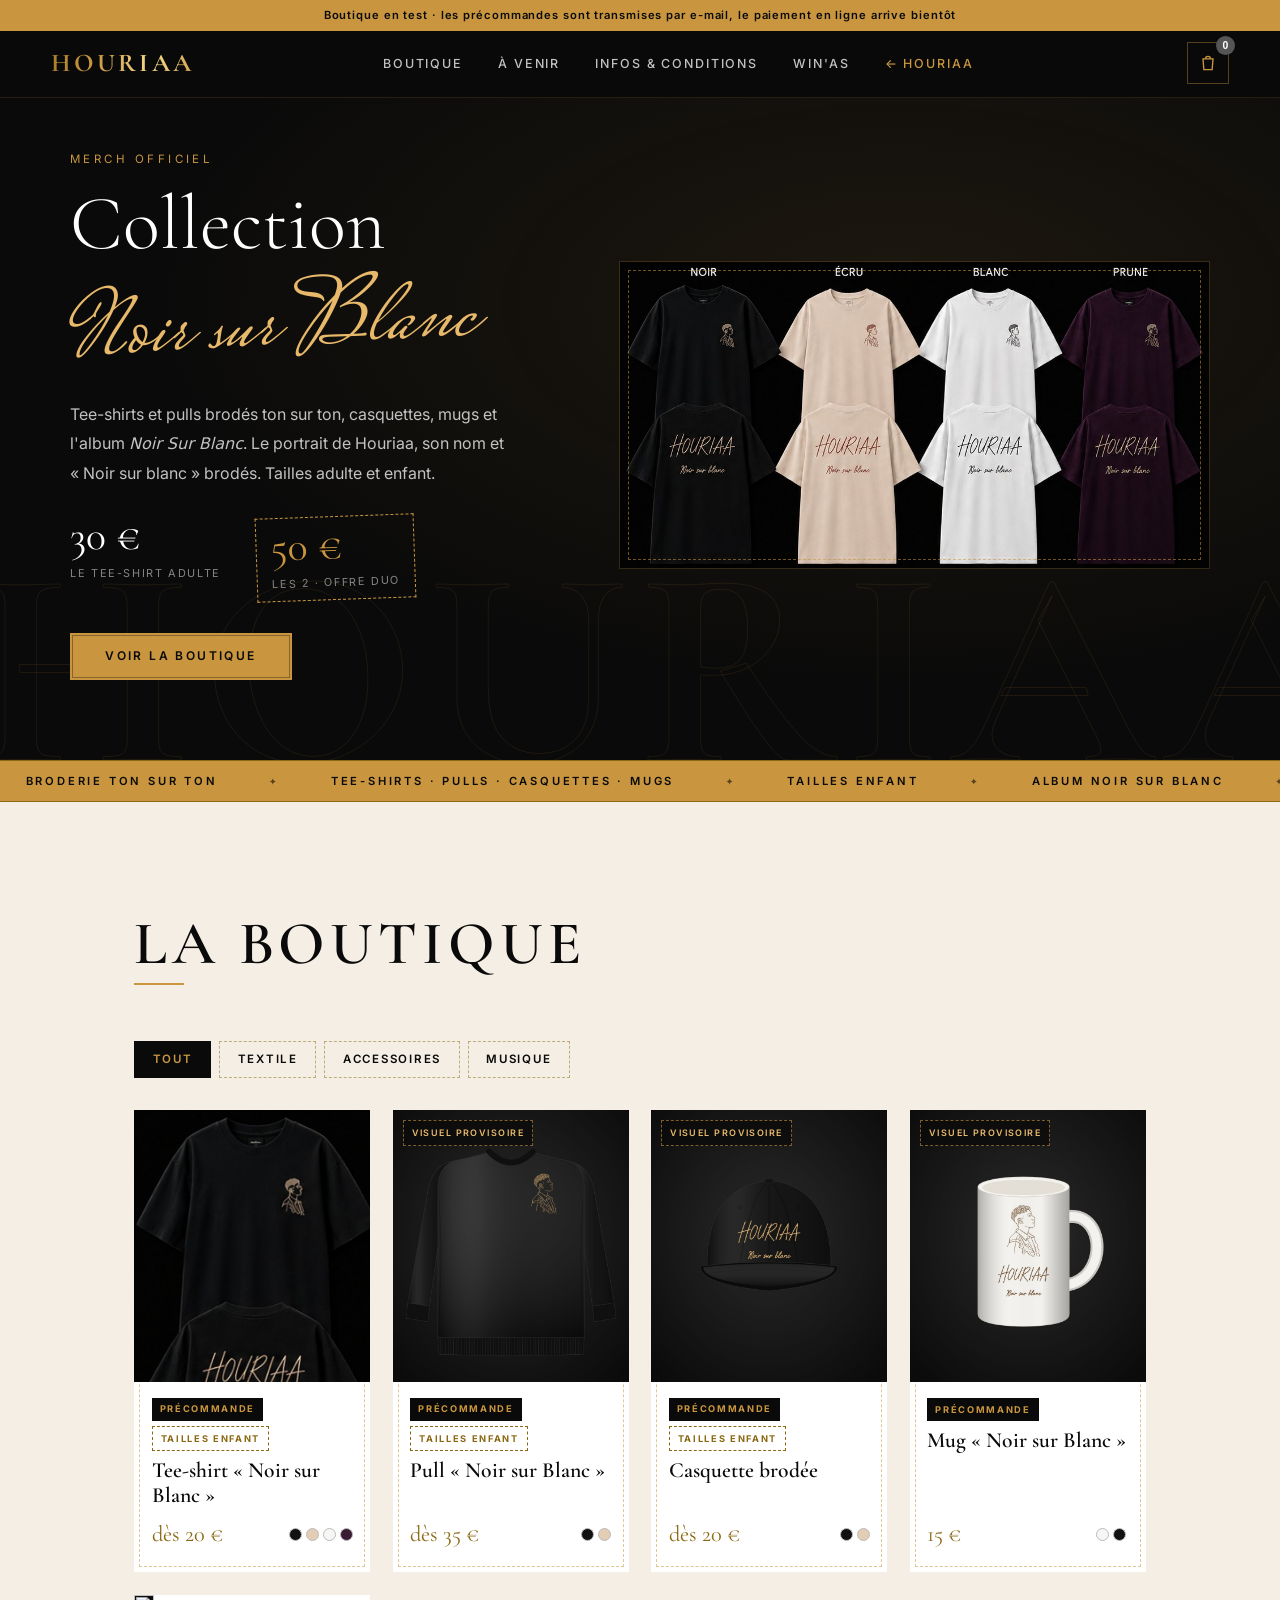
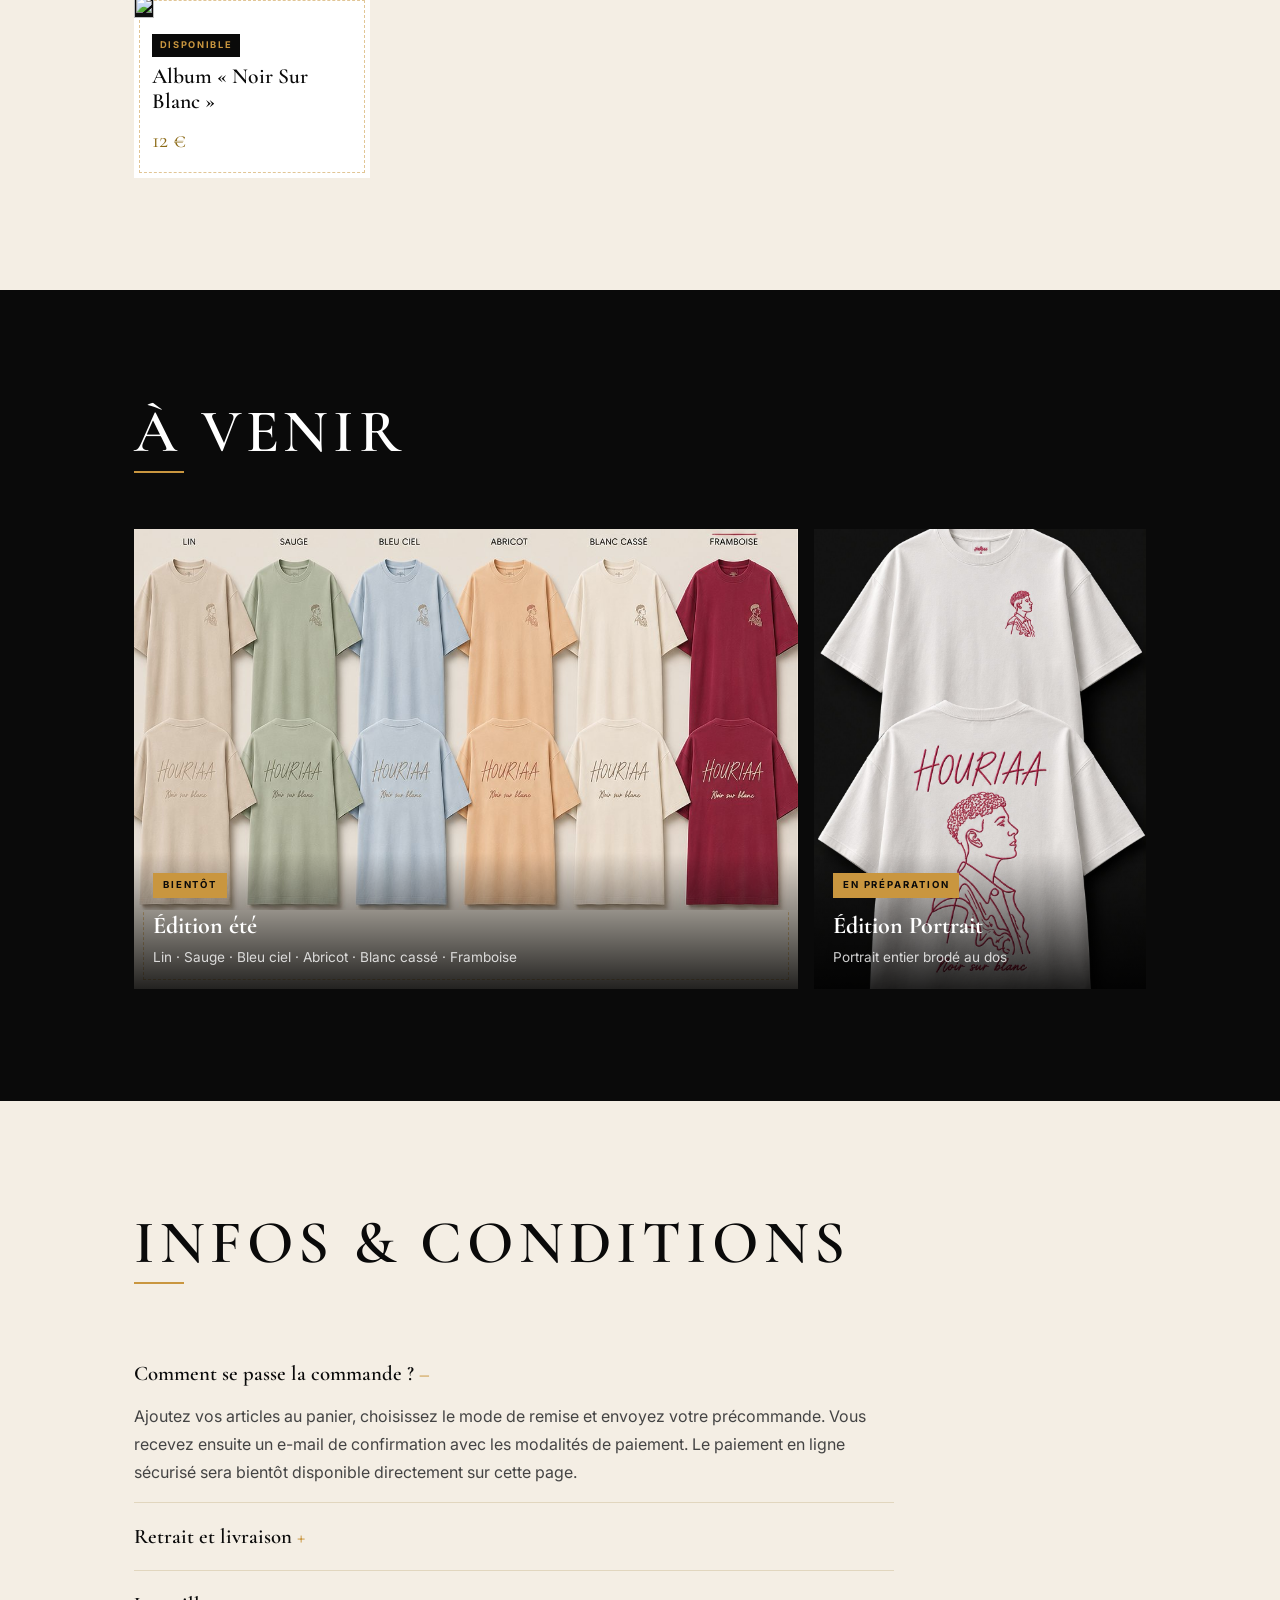
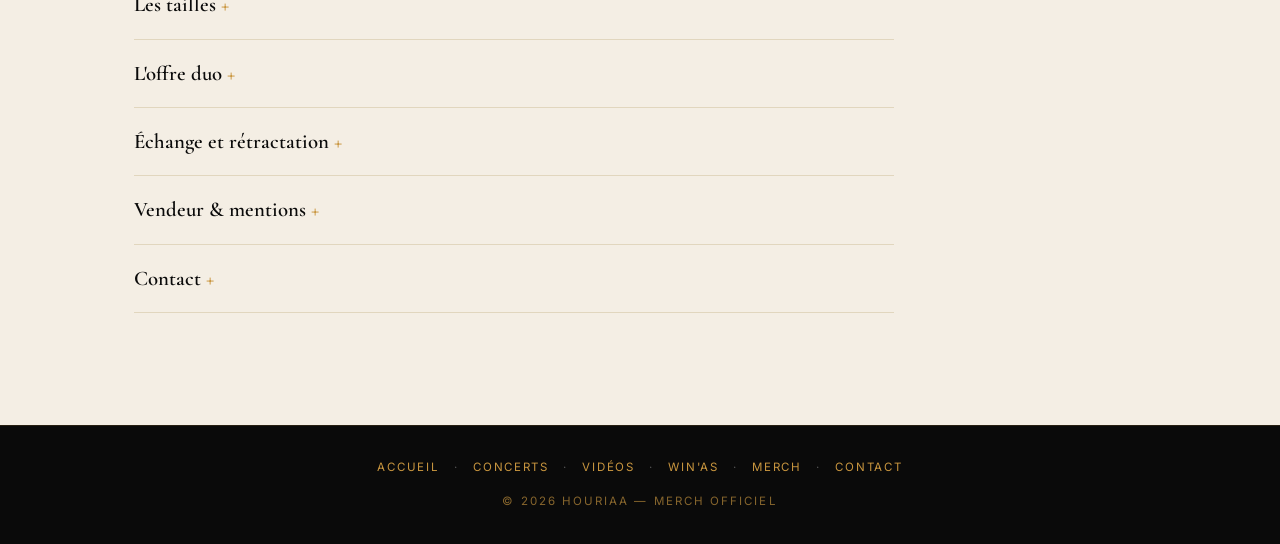
==== commit 88938ec9: "Merch : catalogue multi-produits (tee, pull, casquette, mug, album), tailles enfant, fiche produit e" ====
--- a/merch.html
+++ b/merch.html
@@ -3,8 +3,8 @@
 <head>
   <meta charset="UTF-8" />
   <meta name="viewport" content="width=device-width, initial-scale=1.0" />
-  <title>Merch officiel — HOURIAA · Collection Noir sur Blanc</title>
-  <meta name="description" content="Tee-shirts brodés HOURIAA, collection Noir sur Blanc : 100% coton épais, coupe oversize unisexe. Précommande en ligne." />
+  <title>Merch officiel — HOURIAA · Boutique Noir sur Blanc</title>
+  <meta name="description" content="Boutique officielle HOURIAA : tee-shirts et pulls brodés (tailles adulte et enfant), casquettes, mugs et l'album Noir Sur Blanc. Précommande en ligne." />
   <!-- Page en test : retirer la ligne suivante au lancement officiel -->
   <meta name="robots" content="noindex" />
   <link rel="canonical" href="https://houriaagroupe-del.github.io/merch.html" />
@@ -14,26 +14,127 @@
   <meta property="og:type" content="product" />
   <meta property="og:site_name" content="HOURIAA" />
   <meta property="og:title" content="Merch HOURIAA — Collection Noir sur Blanc" />
-  <meta property="og:description" content="Tee-shirts brodés ton sur ton, 100% coton épais, coupe oversize unisexe. 30 € · 2 pour 50 €." />
+  <meta property="og:description" content="Tee-shirts, pulls, casquettes, mugs et album. Broderie ton sur ton, tailles adulte et enfant." />
   <meta property="og:url" content="https://houriaagroupe-del.github.io/merch.html" />
   <meta property="og:image" content="https://houriaagroupe-del.github.io/images/merch/collection.jpg" />
   <meta name="twitter:card" content="summary_large_image" />
   <script type="application/ld+json">
-  {
+{
     "@context": "https://schema.org",
-    "@type": "Product",
-    "name": "Tee-shirt HOURIAA « Noir sur Blanc »",
-    "brand": { "@type": "Brand", "name": "HOURIAA" },
-    "description": "Tee-shirt brodé : portrait minimaliste devant, HOURIAA et « Noir sur blanc » au dos. 100% coton épais 280–300 g/m², coupe oversize unisexe.",
-    "image": ["https://houriaagroupe-del.github.io/images/merch/tee_noir.jpg","https://houriaagroupe-del.github.io/images/merch/tee_ecru.jpg","https://houriaagroupe-del.github.io/images/merch/tee_blanc.jpg","https://houriaagroupe-del.github.io/images/merch/tee_prune.jpg"],
-    "offers": { "@type": "Offer", "price": "30.00", "priceCurrency": "EUR", "availability": "https://schema.org/PreOrder", "url": "https://houriaagroupe-del.github.io/merch.html" }
+    "@type": "ItemList",
+    "name": "Merch officiel HOURIAA",
+    "itemListElement": [
+      {
+        "@type": "ListItem",
+        "position": 1,
+        "item": {
+          "@type": "Product",
+          "name": "Tee-shirt « Noir sur Blanc »",
+          "brand": {
+            "@type": "Brand",
+            "name": "HOURIAA"
+          },
+          "image": "https://houriaagroupe-del.github.io/images/merch/tee_noir.jpg",
+          "offers": {
+            "@type": "AggregateOffer",
+            "lowPrice": "20.00",
+            "highPrice": "30.00",
+            "priceCurrency": "EUR",
+            "availability": "https://schema.org/PreOrder",
+            "url": "https://houriaagroupe-del.github.io/merch.html"
+          }
+        }
+      },
+      {
+        "@type": "ListItem",
+        "position": 2,
+        "item": {
+          "@type": "Product",
+          "name": "Pull « Noir sur Blanc »",
+          "brand": {
+            "@type": "Brand",
+            "name": "HOURIAA"
+          },
+          "image": "https://houriaagroupe-del.github.io/images/merch/pull_noir_face.jpg",
+          "offers": {
+            "@type": "AggregateOffer",
+            "lowPrice": "35.00",
+            "highPrice": "45.00",
+            "priceCurrency": "EUR",
+            "availability": "https://schema.org/PreOrder",
+            "url": "https://houriaagroupe-del.github.io/merch.html"
+          }
+        }
+      },
+      {
+        "@type": "ListItem",
+        "position": 3,
+        "item": {
+          "@type": "Product",
+          "name": "Casquette brodée HOURIAA",
+          "brand": {
+            "@type": "Brand",
+            "name": "HOURIAA"
+          },
+          "image": "https://houriaagroupe-del.github.io/images/merch/casquette_noir.jpg",
+          "offers": {
+            "@type": "AggregateOffer",
+            "lowPrice": "20.00",
+            "highPrice": "25.00",
+            "priceCurrency": "EUR",
+            "availability": "https://schema.org/PreOrder",
+            "url": "https://houriaagroupe-del.github.io/merch.html"
+          }
+        }
+      },
+      {
+        "@type": "ListItem",
+        "position": 4,
+        "item": {
+          "@type": "Product",
+          "name": "Mug « Noir sur Blanc »",
+          "brand": {
+            "@type": "Brand",
+            "name": "HOURIAA"
+          },
+          "image": "https://houriaagroupe-del.github.io/images/merch/mug_blanc.jpg",
+          "offers": {
+            "@type": "Offer",
+            "price": "15.00",
+            "priceCurrency": "EUR",
+            "availability": "https://schema.org/PreOrder",
+            "url": "https://houriaagroupe-del.github.io/merch.html"
+          }
+        }
+      },
+      {
+        "@type": "ListItem",
+        "position": 5,
+        "item": {
+          "@type": "Product",
+          "name": "Album « Noir Sur Blanc » (CD)",
+          "brand": {
+            "@type": "Brand",
+            "name": "HOURIAA"
+          },
+          "image": "https://houriaagroupe-del.github.io/images/image_album_noir_sur_blanc.jpg",
+          "offers": {
+            "@type": "Offer",
+            "price": "12.00",
+            "priceCurrency": "EUR",
+            "availability": "https://schema.org/PreOrder",
+            "url": "https://houriaagroupe-del.github.io/merch.html"
+          }
+        }
+      }
+    ]
   }
   </script>
   <link rel="preconnect" href="https://fonts.googleapis.com" />
   <link rel="preconnect" href="https://fonts.gstatic.com" crossorigin />
   <link href="https://fonts.googleapis.com/css2?family=Cormorant+Garamond:ital,wght@0,300;0,400;0,500;0,600;0,700;1,300;1,400&family=Inter:wght@300;400;500;600&family=Mrs+Saint+Delafield&display=swap" rel="stylesheet" />
   <link rel="stylesheet" href="css/style.css?v=14" />
-  <link rel="stylesheet" href="css/merch.css?v=2" />
+  <link rel="stylesheet" href="css/merch.css?v=3" />
 </head>
 <body class="merch-page">
 
@@ -42,7 +143,7 @@
   <nav class="navbar" id="navbar">
     <a href="index.html" class="nav-logo">HOURIAA</a>
     <ul class="nav-links" id="navLinks">
-      <li><a href="#produit" onclick="closeMenu()">Tee-shirt</a></li>
+      <li><a href="#boutique" onclick="closeMenu()">Boutique</a></li>
       <li><a href="#a-venir" onclick="closeMenu()">À venir</a></li>
       <li><a href="#infos" onclick="closeMenu()">Infos &amp; conditions</a></li>
       <li><a href="winas.html">Win'As</a></li>
@@ -64,66 +165,29 @@
       <div class="shop-hero-text fade-in">
         <p class="shop-kicker">Merch officiel</p>
         <h1 class="shop-title">Collection<br /><span class="shop-script">Noir sur Blanc</span></h1>
-        <p class="shop-lead">Tee-shirts brodés ton sur ton&nbsp;: le portrait de Houriaa devant, son nom et «&nbsp;Noir sur blanc&nbsp;» au dos. 100&nbsp;% coton épais, coupe oversize unisexe.</p>
+        <p class="shop-lead">Tee-shirts et pulls brodés ton sur ton, casquettes, mugs et l'album <em>Noir Sur Blanc</em>. Le portrait de Houriaa, son nom et «&nbsp;Noir sur blanc&nbsp;» brodés. Tailles adulte et enfant.</p>
         <div class="shop-prices">
-          <div><span class="shop-price">30&nbsp;€</span><span class="shop-price-sub">le tee-shirt</span></div>
+          <div><span class="shop-price">30&nbsp;€</span><span class="shop-price-sub">le tee-shirt adulte</span></div>
           <div class="shop-duo"><span class="shop-price">50&nbsp;€</span><span class="shop-price-sub">les 2 · offre duo</span></div>
         </div>
-        <a href="#produit" class="btn btn-primary">Choisir mon tee-shirt</a>
+        <a href="#boutique" class="btn btn-primary">Voir la boutique</a>
       </div>
       <img class="shop-hero-img fade-in" src="images/merch/collection.jpg" alt="Les quatre coloris du tee-shirt HOURIAA : noir, écru, blanc et prune, vus de face et de dos" />
     </div>
   </header>
 
   <div class="ticker" aria-hidden="true"><div class="ticker-track">
-    <span>Broderie ton sur ton</span><span>100 % coton épais</span><span>Coupe oversize</span><span>Unisexe</span><span>Finitions premium</span><span>Précommande ouverte</span>
-    <span>Broderie ton sur ton</span><span>100 % coton épais</span><span>Coupe oversize</span><span>Unisexe</span><span>Finitions premium</span><span>Précommande ouverte</span>
+    <span>Broderie ton sur ton</span><span>Tee-shirts · Pulls · Casquettes · Mugs</span><span>Tailles enfant</span><span>Album Noir Sur Blanc</span><span>100 % coton épais</span><span>Précommande ouverte</span>
+    <span>Broderie ton sur ton</span><span>Tee-shirts · Pulls · Casquettes · Mugs</span><span>Tailles enfant</span><span>Album Noir Sur Blanc</span><span>100 % coton épais</span><span>Précommande ouverte</span>
   </div></div>
 
-  <!-- ===== PRODUIT ===== -->
-  <section class="section shop-light" id="produit">
-    <div class="section-inner product">
-      <div class="product-gallery fade-in-left">
-        <div class="product-main"><img id="productImg" src="images/merch/tee_noir.jpg" alt="Tee-shirt HOURIAA noir, face et dos" /></div>
-        <div class="product-thumbs" id="productThumbs">
-          <button data-img="images/merch/tee_noir.jpg" class="active" aria-label="Voir le noir"><img src="images/merch/tee_noir.jpg" alt="" /></button>
-          <button data-img="images/merch/tee_ecru.jpg" aria-label="Voir l'écru"><img src="images/merch/tee_ecru.jpg" alt="" /></button>
-          <button data-img="images/merch/tee_blanc.jpg" aria-label="Voir le blanc"><img src="images/merch/tee_blanc.jpg" alt="" /></button>
-          <button data-img="images/merch/tee_prune.jpg" aria-label="Voir le prune"><img src="images/merch/tee_prune.jpg" alt="" /></button>
-          <button data-img="images/merch/detail_broderie.jpg" aria-label="Voir le détail de la broderie"><img src="images/merch/detail_broderie.jpg" alt="" /></button>
-        </div>
-      </div>
-
-      <div class="product-info fade-in-right">
-        <span class="product-badge">Précommande</span>
-        <h2 class="product-name">Tee-shirt «&nbsp;Noir sur Blanc&nbsp;»</h2>
-        <p class="product-price"><span id="pPrice">30&nbsp;€</span> <small id="pDuo">· 2 tee-shirts = 50&nbsp;€</small></p>
-        <p class="stock-note" id="stockNote"></p>
-
-        <p class="opt-label">Couleur&nbsp;: <strong id="colorName">Noir</strong></p>
-        <div class="swatches" id="swatches"></div>
-
-        <p class="opt-label">Taille&nbsp;: <strong id="sizeName">—</strong></p>
-        <div class="sizes" id="sizes"></div>
-        <p class="size-note">Coupe oversize unisexe, épaules tombantes.</p>
-
-        <div class="add-row">
-          <div class="qty" aria-label="Quantité">
-            <button id="qtyMinus" aria-label="Moins">−</button>
-            <span id="qtyVal">1</span>
-            <button id="qtyPlus" aria-label="Plus">+</button>
-          </div>
-          <button class="btn btn-primary add-btn" id="addBtn">Ajouter au panier</button>
-        </div>
-        <p class="add-msg" id="addMsg" role="status"></p>
-
-        <ul class="product-details">
-          <li><strong>Devant</strong> portrait minimaliste brodé ton sur ton</li>
-          <li><strong>Dos</strong> «&nbsp;HOURIAA&nbsp;» et «&nbsp;Noir sur blanc&nbsp;» brodés</li>
-          <li><strong>Matière</strong> 100&nbsp;% coton épais, 280–300&nbsp;g/m²</li>
-          <li><strong>Coupe</strong> oversize, unisexe, finitions premium</li>
-        </ul>
-      </div>
+  <!-- ===== BOUTIQUE ===== -->
+  <section class="section shop-light" id="boutique">
+    <div class="section-inner">
+      <h2 class="section-title fade-in">La boutique</h2>
+      <div class="section-rule fade-in"></div>
+      <div class="shop-filters" id="shopFilters" role="group" aria-label="Filtrer les produits"></div>
+      <div class="shop-grid" id="shopGrid"></div>
     </div>
   </section>
 
@@ -152,9 +216,11 @@
       <div class="section-rule fade-in"></div>
       <div class="faq fade-in">
         <details open><summary>Comment se passe la commande&nbsp;?</summary>
-          <p>Ajoutez vos tee-shirts au panier, choisissez le mode de remise et envoyez votre précommande. Vous recevez ensuite un e-mail de confirmation avec les modalités de paiement. Le paiement en ligne sécurisé sera bientôt disponible directement sur cette page.</p></details>
+          <p>Ajoutez vos articles au panier, choisissez le mode de remise et envoyez votre précommande. Vous recevez ensuite un e-mail de confirmation avec les modalités de paiement. Le paiement en ligne sécurisé sera bientôt disponible directement sur cette page.</p></details>
         <details><summary>Retrait et livraison</summary>
           <p id="faqShip">Retrait gratuit à Toulouse ou remise en main propre lors d'un concert. Envoi postal en France&nbsp;: forfait indiqué dans le panier.</p></details>
+        <details><summary>Les tailles</summary>
+          <p id="faqSizes"></p></details>
         <details><summary>L'offre duo</summary>
           <p id="faqDuo">Deux tee-shirts achetés ensemble&nbsp;: 50&nbsp;€ au lieu de 60&nbsp;€. La réduction s'applique automatiquement dans le panier, par paire.</p></details>
         <details><summary>Échange et rétractation</summary>
@@ -171,6 +237,48 @@
     <nav class="footer-nav" aria-label="Pages du site"><a href="index.html">Accueil</a> · <a href="index.html#live">Concerts</a> · <a href="index.html#videos">Vidéos</a> · <a href="winas.html">Win'As</a> · <a href="merch.html" aria-current="page">Merch</a> · <a href="index.html#contact">Contact</a></nav>
     <p>&copy; <span id="year">2026</span> <a href="index.html">HOURIAA</a> &mdash; Merch officiel</p>
   </footer>
+
+  <!-- ===== FICHE PRODUIT ===== -->
+  <div class="pd-overlay" id="pdOverlay" hidden>
+    <div class="pd" role="dialog" aria-modal="true" aria-labelledby="pdName">
+      <button class="pd-close" id="pdClose" aria-label="Fermer">&times;</button>
+      <div class="product">
+        <div class="product-gallery">
+          <div class="product-main"><img id="productImg" src="" alt="" /><span class="prov" id="pdProv" hidden>Visuel provisoire</span></div>
+          <div class="product-thumbs" id="productThumbs"></div>
+        </div>
+        <div class="product-info">
+          <span class="product-badge" id="pdBadge"></span>
+          <h2 class="product-name" id="pdName"></h2>
+          <p class="product-price"><span id="pPrice"></span> <small id="pDuo"></small></p>
+          <p class="stock-note" id="stockNote"></p>
+
+          <div id="pdColorRow">
+            <p class="opt-label">Couleur&nbsp;: <strong id="colorName"></strong></p>
+            <div class="swatches" id="pdSwatches"></div>
+          </div>
+
+          <div id="pdSizeRow">
+            <div class="groups" id="pdGroups" role="group" aria-label="Adulte ou enfant"></div>
+            <p class="opt-label">Taille&nbsp;: <strong id="sizeName">—</strong></p>
+            <div class="sizes" id="pdSizes"></div>
+            <p class="size-note" id="pdSizeNote"></p>
+          </div>
+
+          <div class="add-row">
+            <div class="qty" aria-label="Quantité">
+              <button id="qtyMinus" aria-label="Moins">−</button>
+              <span id="qtyVal">1</span>
+              <button id="qtyPlus" aria-label="Plus">+</button>
+            </div>
+            <button class="btn btn-primary add-btn" id="addBtn">Ajouter au panier</button>
+          </div>
+          <p class="add-msg" id="addMsg" role="status"></p>
+          <ul class="product-details" id="pdDetails"></ul>
+        </div>
+      </div>
+    </div>
+  </div>
 
   <!-- ===== PANIER ===== -->
   <div class="cart-overlay" id="cartOverlay" hidden></div>
@@ -220,21 +328,109 @@
 
   <script>
     /* ================= CONFIGURATION BOUTIQUE =================
-       Tout se règle ici. Modifier une valeur suffit, le reste de la page suit. */
+       Tout se règle ici. Modifier une valeur suffit, le reste de la page suit.
+       - Ajouter un produit : copier un bloc de "products" et changer les valeurs.
+       - stock : null = pas de limite affichée ; un nombre = pièces restantes (0 = épuisé).
+       - provisional: true = affiche « Visuel provisoire » sur la photo (à retirer avec les vraies photos).
+       - sizes : groupes de tailles ; chaque groupe a son prix (ex. Adulte / Enfant).
+         Sans "sizes", le produit utilise "price" et n'a pas de taille. */
+    const KIDS = ['4 ans', '6 ans', '8 ans', '10 ans', '12 ans', '14 ans'];
     const SHOP = {
       email: 'Houria.laamimi@gmail.com',
-      productName: 'Tee-shirt Noir sur Blanc',
-      price: 30,                     // prix unitaire (€)
-      duo: { enabled: true, price: 50 }, // offre par paire ; enabled:false pour la couper
-      sizes: ['S', 'M', 'L', 'XL'],
-      colors: [
-        // stock : null = pas de limite affichée ; un nombre = pièces restantes (0 = épuisé)
-        { name: 'Noir',  hex: '#111111', img: 'images/merch/tee_noir.jpg',  stock: null },
-        { name: 'Écru',  hex: '#e3cdb4', img: 'images/merch/tee_ecru.jpg',  stock: null },
-        { name: 'Blanc', hex: '#f6f6f4', img: 'images/merch/tee_blanc.jpg', stock: null },
-        { name: 'Prune', hex: '#3a1c33', img: 'images/merch/tee_prune.jpg', stock: null }
+      categories: [
+        { id: 'all', label: 'Tout' },
+        { id: 'textile', label: 'Textile' },
+        { id: 'accessoires', label: 'Accessoires' },
+        { id: 'musique', label: 'Musique' }
       ],
-      lowStockAt: 3,                 // affiche « plus que X » sous ce seuil
+      products: [
+        {
+          id: 'tee', cat: 'textile', badge: 'Précommande',
+          name: 'Tee-shirt « Noir sur Blanc »', short: 'Tee-shirt Noir sur Blanc',
+          sizes: [
+            { group: 'Adulte', list: ['S', 'M', 'L', 'XL'], price: 30, duo: true },
+            { group: 'Enfant', list: KIDS, price: 20 }
+          ],
+          colors: [
+            { name: 'Noir',  hex: '#111111', imgs: ['images/merch/tee_noir.jpg'],  stock: null },
+            { name: 'Écru',  hex: '#e3cdb4', imgs: ['images/merch/tee_ecru.jpg'],  stock: null },
+            { name: 'Blanc', hex: '#f6f6f4', imgs: ['images/merch/tee_blanc.jpg'], stock: null },
+            { name: 'Prune', hex: '#3a1c33', imgs: ['images/merch/tee_prune.jpg'], stock: null }
+          ],
+          extraImgs: ['images/merch/detail_broderie.jpg'],
+          sizeNote: 'Adulte : coupe oversize unisexe, épaules tombantes. Enfant : coupe droite.',
+          details: [
+            ['Devant', 'portrait minimaliste brodé ton sur ton'],
+            ['Dos', '« HOURIAA » et « Noir sur blanc » brodés'],
+            ['Matière', '100 % coton épais, 280–300 g/m²'],
+            ['Tailles', 'adulte S à XL · enfant 4 à 14 ans']
+          ]
+        },
+        {
+          id: 'pull', cat: 'textile', badge: 'Précommande', provisional: true,
+          name: 'Pull « Noir sur Blanc »', short: 'Pull Noir sur Blanc',
+          sizes: [
+            { group: 'Adulte', list: ['S', 'M', 'L', 'XL'], price: 45 },
+            { group: 'Enfant', list: KIDS, price: 35 }
+          ],
+          colors: [
+            { name: 'Noir', hex: '#111111', imgs: ['images/merch/pull_noir_face.jpg', 'images/merch/pull_noir_dos.jpg'], stock: null },
+            { name: 'Écru', hex: '#e3cdb4', imgs: ['images/merch/pull_ecru_face.jpg', 'images/merch/pull_ecru_dos.jpg'], stock: null }
+          ],
+          sizeNote: 'Coupe ample unisexe. Enfant : coupe droite.',
+          details: [
+            ['Devant', 'portrait brodé ton sur ton'],
+            ['Dos', '« HOURIAA » et « Noir sur blanc » brodés'],
+            ['Matière', 'molleton coton, intérieur gratté'],
+            ['Tailles', 'adulte S à XL · enfant 4 à 14 ans']
+          ]
+        },
+        {
+          id: 'casquette', cat: 'accessoires', badge: 'Précommande', provisional: true,
+          name: 'Casquette brodée', short: 'Casquette HOURIAA',
+          sizes: [
+            { group: 'Adulte', list: ['Réglable'], price: 25 },
+            { group: 'Enfant', list: ['Réglable'], price: 20 }
+          ],
+          colors: [
+            { name: 'Noir', hex: '#111111', imgs: ['images/merch/casquette_noir.jpg'], stock: null },
+            { name: 'Écru', hex: '#e3cdb4', imgs: ['images/merch/casquette_ecru.jpg'], stock: null }
+          ],
+          sizeNote: 'Taille réglable à l’arrière, modèle adulte ou enfant.',
+          details: [
+            ['Devant', '« HOURIAA » et « Noir sur blanc » brodés'],
+            ['Forme', '6 pans, visière incurvée'],
+            ['Matière', 'coton']
+          ]
+        },
+        {
+          id: 'mug', cat: 'accessoires', badge: 'Précommande', provisional: true,
+          name: 'Mug « Noir sur Blanc »', short: 'Mug Noir sur Blanc', price: 15,
+          colors: [
+            { name: 'Blanc', hex: '#f6f6f4', imgs: ['images/merch/mug_blanc.jpg'], stock: null },
+            { name: 'Noir',  hex: '#111111', imgs: ['images/merch/mug_noir.jpg'],  stock: null }
+          ],
+          details: [
+            ['Visuel', 'portrait de Houriaa, « HOURIAA » et « Noir sur blanc »'],
+            ['Matière', 'céramique, 33 cl'],
+            ['Entretien', 'lave-vaisselle et micro-ondes']
+          ]
+        },
+        {
+          id: 'album-nsb', cat: 'musique', badge: 'Disponible',
+          name: 'Album « Noir Sur Blanc »', short: 'Album Noir Sur Blanc (CD)', price: 12,
+          colors: [
+            { name: 'CD', hex: '#f6f6f4', imgs: ['images/image_album_noir_sur_blanc.jpg'], stock: null }
+          ],
+          details: [
+            ['Format', 'CD'],
+            ['Sortie', '2022 · 9 titres'],
+            ['Écouter', '<a href="index.html#musique">tracklist et écoute sur le site</a>']
+          ]
+        }
+      ],
+      duo: { enabled: true, price: 50, unit: 30, label: '2 tee-shirts adulte' }, // offre par paire ; enabled:false pour la couper
+      lowStockAt: 3,
       delivery: [
         { id: 'toulouse', label: 'Retrait à Toulouse', fee: 0 },
         { id: 'concert',  label: "Remise lors d'un concert", fee: 0 },
@@ -248,10 +444,16 @@
       paymentUrl: ''                 // lien HelloAsso Boutique ou Stripe ; vide = précommande par e-mail
     };
 
+    /* ---------- outils ---------- */
+    const $ = id => document.getElementById(id);
+    const eur = n => n.toLocaleString('fr-FR', { minimumFractionDigits: n % 1 ? 2 : 0, maximumFractionDigits: 2 }) + ' €';
+    const esc = s => String(s).replace(/[&<>"]/g, c => ({ '&': '&amp;', '<': '&lt;', '>': '&gt;', '"': '&quot;' }[c]));
+    const prices = p => p.sizes ? p.sizes.map(s => s.price) : [p.price];
+    const minPrice = p => Math.min(...prices(p));
+    const hasKids = p => (p.sizes || []).some(s => s.group === 'Enfant');
+
     /* ---------- menu ---------- */
-    const navbar = document.getElementById('navbar');
-    const hamburger = document.getElementById('hamburger');
-    const navLinks = document.getElementById('navLinks');
+    const navbar = $('navbar'), hamburger = $('hamburger'), navLinks = $('navLinks');
     window.addEventListener('scroll', () => navbar.classList.toggle('scrolled', window.scrollY > 50));
     hamburger.addEventListener('click', () => {
       const open = navLinks.classList.toggle('open');
@@ -262,138 +464,193 @@
     function closeMenu() { navLinks.classList.remove('open'); hamburger.classList.remove('open'); hamburger.setAttribute('aria-expanded', false); document.body.style.overflow = ''; }
     const io = new IntersectionObserver(es => es.forEach(e => { if (e.isIntersecting) { e.target.classList.add('visible'); io.unobserve(e.target); } }), { threshold: 0.1 });
     document.querySelectorAll('.fade-in, .fade-in-left, .fade-in-right').forEach(el => io.observe(el));
-    document.getElementById('year').textContent = new Date().getFullYear();
-
-    /* ---------- fiche produit ---------- */
-    const productImg = document.getElementById('productImg');
-    const thumbs = [...document.querySelectorAll('#productThumbs button')];
-    const eur = n => n.toLocaleString('fr-FR', { minimumFractionDigits: n % 1 ? 2 : 0, maximumFractionDigits: 2 }) + ' €';
-    const swWrap = document.getElementById('swatches'), szWrap = document.getElementById('sizes');
-    SHOP.colors.forEach((c, i) => {
-      const b = document.createElement('button');
-      b.className = 'swatch' + (i === 0 ? ' active' : '') + (c.stock === 0 ? ' soldout' : '');
-      b.dataset.color = c.name; b.dataset.img = c.img; b.style.setProperty('--c', c.hex);
-      b.setAttribute('aria-label', c.name + (c.stock === 0 ? ' (épuisé)' : ''));
-      swWrap.appendChild(b);
-    });
-    SHOP.sizes.forEach(s => {
-      const b = document.createElement('button'); b.className = 'size'; b.dataset.size = s; b.textContent = s; szWrap.appendChild(b);
-    });
-    document.getElementById('pPrice').textContent = eur(SHOP.price);
-    document.getElementById('pDuo').textContent = SHOP.duo.enabled ? `· 2 tee-shirts = ${eur(SHOP.duo.price)}` : '';
-    document.querySelectorAll('.shop-duo').forEach(el => el.hidden = !SHOP.duo.enabled);
-    if (!SHOP.duo.enabled) { const d = document.getElementById('faqDuo'); d.closest('details').hidden = true; }
-    const swatches = [...document.querySelectorAll('.swatch')];
-    const sizes = [...document.querySelectorAll('.size')];
-    let sel = { color: SHOP.colors[0].name, size: null, qty: 1 };
-    function updateStock() {
-      const c = SHOP.colors.find(x => x.name === sel.color), n = document.getElementById('stockNote');
-      const add = document.getElementById('addBtn');
+    $('year').textContent = new Date().getFullYear();
+
+    /* ---------- catalogue ---------- */
+    const grid = $('shopGrid'), filters = $('shopFilters');
+    SHOP.categories.forEach((c, i) => {
+      if (c.id !== 'all' && !SHOP.products.some(p => p.cat === c.id)) return;
+      filters.insertAdjacentHTML('beforeend', `<button class="chip${i === 0 ? ' active' : ''}" data-cat="${c.id}">${c.label}</button>`);
+    });
+    SHOP.products.forEach(p => {
+      const ps = prices(p), from = ps.length > 1 && Math.min(...ps) !== Math.max(...ps);
+      const dots = p.colors.length > 1 ? `<span class="card-dots">${p.colors.map(c => `<i style="--c:${c.hex}" title="${esc(c.name)}"></i>`).join('')}</span>` : '';
+      grid.insertAdjacentHTML('beforeend', `
+        <article class="shop-card" data-cat="${p.cat}">
+          <button class="card-hit" data-id="${p.id}" aria-label="Voir ${esc(p.name)}">
+            <span class="card-img"><img src="${p.colors[0].imgs[0]}" alt="" loading="lazy" />${p.provisional ? '<span class="prov">Visuel provisoire</span>' : ''}</span>
+            <span class="card-body">
+              <span class="card-tags"><span class="card-badge">${esc(p.badge)}</span>${hasKids(p) ? '<span class="card-kids">Tailles enfant</span>' : ''}</span>
+              <strong class="card-name">${esc(p.name)}</strong>
+              <span class="card-foot"><span class="card-price">${from ? 'dès ' : ''}${eur(minPrice(p))}</span>${dots}</span>
+            </span>
+          </button>
+        </article>`);
+    });
+    filters.addEventListener('click', e => {
+      const b = e.target.closest('.chip'); if (!b) return;
+      filters.querySelectorAll('.chip').forEach(x => x.classList.toggle('active', x === b));
+      grid.querySelectorAll('.shop-card').forEach(c => c.hidden = !(b.dataset.cat === 'all' || c.dataset.cat === b.dataset.cat));
+    });
+    grid.addEventListener('click', e => { const b = e.target.closest('.card-hit'); if (b) openProduct(b.dataset.id); });
+
+    /* ---------- fiche produit (fenêtre) ---------- */
+    const pdOverlay = $('pdOverlay');
+    let cur = null, sel = {};
+    function openProduct(id) {
+      cur = SHOP.products.find(p => p.id === id); if (!cur) return;
+      sel = { color: cur.colors[0], group: cur.sizes ? cur.sizes[0] : null, size: null, qty: 1 };
+      $('pdBadge').textContent = cur.badge;
+      $('pdName').textContent = cur.name;
+      $('pdProv').hidden = !cur.provisional;
+      $('pdDetails').innerHTML = (cur.details || []).map(([k, v]) => `<li><strong>${esc(k)}</strong> ${v}</li>`).join('');
+      // couleurs
+      $('pdColorRow').hidden = cur.colors.length < 2;
+      $('pdSwatches').innerHTML = cur.colors.map((c, i) => `<button class="swatch${i === 0 ? ' active' : ''}${c.stock === 0 ? ' soldout' : ''}" data-i="${i}" style="--c:${c.hex}" aria-label="${esc(c.name)}${c.stock === 0 ? ' (épuisé)' : ''}"></button>`).join('');
+      // groupes de tailles
+      $('pdSizeRow').hidden = !cur.sizes;
+      $('pdGroups').hidden = !cur.sizes || cur.sizes.length < 2;
+      $('pdGroups').innerHTML = (cur.sizes || []).map((g, i) => `<button class="grp${i === 0 ? ' active' : ''}" data-i="${i}">${esc(g.group)} · ${eur(g.price)}</button>`).join('');
+      $('pdSizeNote').textContent = cur.sizeNote || '';
+      $('qtyVal').textContent = 1; $('addMsg').textContent = '';
+      drawSizes(); drawColor(); drawPrice();
+      pdOverlay.hidden = false; document.body.style.overflow = 'hidden';
+      requestAnimationFrame(() => pdOverlay.classList.add('open'));
+      $('pdClose').focus();
+    }
+    function closeProduct() { pdOverlay.classList.remove('open'); pdOverlay.hidden = true; if (!cartEl.classList.contains('open')) document.body.style.overflow = ''; }
+    function drawPrice() {
+      const g = sel.group, price = g ? g.price : cur.price;
+      $('pPrice').textContent = eur(price);
+      $('pDuo').textContent = g && g.duo && SHOP.duo.enabled ? `· ${SHOP.duo.label} = ${eur(SHOP.duo.price)}` : '';
+    }
+    function drawSizes() {
+      if (!sel.group) return;
+      const list = sel.group.list;
+      if (list.length === 1) sel.size = list[0];
+      $('pdSizes').innerHTML = list.map(s => `<button class="size${sel.size === s ? ' active' : ''}" data-size="${esc(s)}">${esc(s)}</button>`).join('');
+      $('sizeName').textContent = sel.size || '—';
+    }
+    function drawColor() {
+      const c = sel.color, imgs = [...c.imgs, ...(cur.extraImgs || [])];
+      $('colorName').textContent = c.name;
+      $('productImg').src = imgs[0]; $('productImg').alt = `${cur.name}, ${c.name}`;
+      $('productThumbs').innerHTML = imgs.length > 1 ? imgs.map((s, i) => `<button data-img="${s}" class="${i === 0 ? 'active' : ''}" aria-label="Autre vue"><img src="${s}" alt="" /></button>`).join('') : '';
+      const n = $('stockNote'), add = $('addBtn');
       if (c.stock === 0) { n.textContent = 'Épuisé dans cette couleur'; n.className = 'stock-note out'; add.disabled = true; }
       else if (c.stock != null && c.stock <= SHOP.lowStockAt) { n.textContent = `Plus que ${c.stock} pièce${c.stock > 1 ? 's' : ''} dans cette couleur`; n.className = 'stock-note low'; add.disabled = false; }
       else { n.textContent = ''; n.className = 'stock-note'; add.disabled = false; }
     }
-
-    function showImg(src) {
-      productImg.src = src;
-      thumbs.forEach(t => t.classList.toggle('active', t.dataset.img === src));
-    }
-    thumbs.forEach(t => t.addEventListener('click', () => showImg(t.dataset.img)));
-    swatches.forEach(s => s.addEventListener('click', () => {
-      swatches.forEach(x => x.classList.remove('active')); s.classList.add('active');
-      sel.color = s.dataset.color; document.getElementById('colorName').textContent = sel.color;
-      showImg(s.dataset.img); updateStock();
-    }));
-    sizes.forEach(s => s.addEventListener('click', () => {
-      sizes.forEach(x => x.classList.remove('active')); s.classList.add('active');
-      sel.size = s.dataset.size; document.getElementById('sizeName').textContent = sel.size;
-      document.getElementById('addMsg').textContent = '';
-    }));
-    const qtyVal = document.getElementById('qtyVal');
-    document.getElementById('qtyMinus').onclick = () => { sel.qty = Math.max(1, sel.qty - 1); qtyVal.textContent = sel.qty; };
-    document.getElementById('qtyPlus').onclick = () => { sel.qty = Math.min(10, sel.qty + 1); qtyVal.textContent = sel.qty; };
+    $('productThumbs').addEventListener('click', e => {
+      const t = e.target.closest('button'); if (!t) return;
+      $('productImg').src = t.dataset.img;
+      $('productThumbs').querySelectorAll('button').forEach(x => x.classList.toggle('active', x === t));
+    });
+    $('pdSwatches').addEventListener('click', e => {
+      const b = e.target.closest('.swatch'); if (!b) return;
+      $('pdSwatches').querySelectorAll('.swatch').forEach(x => x.classList.toggle('active', x === b));
+      sel.color = cur.colors[+b.dataset.i]; drawColor();
+    });
+    $('pdGroups').addEventListener('click', e => {
+      const b = e.target.closest('.grp'); if (!b) return;
+      $('pdGroups').querySelectorAll('.grp').forEach(x => x.classList.toggle('active', x === b));
+      sel.group = cur.sizes[+b.dataset.i]; sel.size = null; drawSizes(); drawPrice();
+    });
+    $('pdSizes').addEventListener('click', e => {
+      const b = e.target.closest('.size'); if (!b) return;
+      sel.size = b.dataset.size; drawSizes(); $('addMsg').textContent = '';
+    });
+    $('qtyMinus').onclick = () => { sel.qty = Math.max(1, sel.qty - 1); $('qtyVal').textContent = sel.qty; };
+    $('qtyPlus').onclick = () => { sel.qty = Math.min(10, sel.qty + 1); $('qtyVal').textContent = sel.qty; };
+    $('pdClose').onclick = closeProduct;
+    pdOverlay.addEventListener('click', e => { if (e.target === pdOverlay) closeProduct(); });
 
     /* ---------- panier ---------- */
+    const CART_KEY = 'houriaa_cart_v2';
     let cart = [];
-    try { cart = JSON.parse(localStorage.getItem('houriaa_cart') || '[]'); } catch (e) { cart = []; }
-    const save = () => { try { localStorage.setItem('houriaa_cart', JSON.stringify(cart)); } catch (e) {} };
+    try { cart = JSON.parse(localStorage.getItem(CART_KEY) || '[]'); } catch (e) { cart = []; }
+    const save = () => { try { localStorage.setItem(CART_KEY, JSON.stringify(cart)); } catch (e) {} };
     const count = () => cart.reduce((a, i) => a + i.qty, 0);
-    const form = document.getElementById('checkout');
-    const delWrap = document.getElementById('deliveryOpts');
+    const variant = i => [i.color !== 'CD' ? i.color : '', i.group ? `${i.group} ${i.size}` : ''].filter(Boolean).join(' · ');
+    const form = $('checkout'), delWrap = $('deliveryOpts');
     SHOP.delivery.forEach((d, i) => {
-      const fee = d.fee ? `${eur(d.fee)}${d.freeFrom ? `, offert dès ${d.freeFrom} pièces` : ''}` : 'gratuit';
+      const fee = d.fee ? `${eur(d.fee)}${d.freeFrom ? `, offert dès ${d.freeFrom} articles` : ''}` : 'gratuit';
       delWrap.insertAdjacentHTML('beforeend', `<label class="radio"><input type="radio" name="delivery" value="${d.id}" ${i === 0 ? 'checked' : ''} /> ${d.label} (${fee})</label>`);
     });
     const curDelivery = () => SHOP.delivery.find(d => d.id === (form.delivery ? form.delivery.value : SHOP.delivery[0].id)) || SHOP.delivery[0];
     function totals() {
-      const n = count(), sub = n * SHOP.price;
-      const goods = SHOP.duo.enabled ? Math.floor(n / 2) * SHOP.duo.price + (n % 2) * SHOP.price : sub;
+      const n = count(), sub = cart.reduce((a, i) => a + i.qty * i.unit, 0);
+      const nDuo = cart.filter(i => i.duo).reduce((a, i) => a + i.qty, 0);
+      const duo = SHOP.duo.enabled ? Math.floor(nDuo / 2) * (2 * SHOP.duo.unit - SHOP.duo.price) : 0;
       const d = curDelivery();
       const ship = n && d.fee && !(d.freeFrom && n >= d.freeFrom) ? d.fee : 0;
-      return { n, sub, duo: sub - goods, ship, total: goods + ship, d };
+      return { n, sub, duo, ship, total: sub - duo + ship, d };
     }
 
     function render() {
-      const list = document.getElementById('cartItems');
+      const list = $('cartItems');
       list.innerHTML = '';
       cart.forEach((it, idx) => {
         const li = document.createElement('li');
         li.className = 'cart-item';
         li.innerHTML = `<img src="${it.img}" alt="" />
-          <div class="ci-info"><strong>${SHOP.productName}</strong><span>${it.color} · ${it.size}</span>
+          <div class="ci-info"><strong>${esc(it.name)}</strong><span>${esc(variant(it))}</span>
             <div class="qty qty-sm"><button data-a="-" aria-label="Moins">−</button><span>${it.qty}</span><button data-a="+" aria-label="Plus">+</button></div></div>
-          <div class="ci-right"><span>${eur(it.qty * SHOP.price)}</span><button class="ci-del" aria-label="Retirer">Retirer</button></div>`;
+          <div class="ci-right"><span>${eur(it.qty * it.unit)}</span><button class="ci-del" aria-label="Retirer">Retirer</button></div>`;
         li.querySelector('[data-a="-"]').onclick = () => { it.qty--; if (it.qty < 1) cart.splice(idx, 1); save(); render(); };
         li.querySelector('[data-a="+"]').onclick = () => { it.qty = Math.min(10, it.qty + 1); save(); render(); };
         li.querySelector('.ci-del').onclick = () => { cart.splice(idx, 1); save(); render(); };
         list.appendChild(li);
       });
       const t = totals();
-      document.getElementById('cartCount').textContent = t.n;
-      document.getElementById('cartCount').classList.toggle('on', t.n > 0);
-      document.getElementById('cartEmpty').hidden = t.n > 0;
-      document.getElementById('cartTotals').hidden = t.n === 0;
-      document.getElementById('checkout').hidden = t.n === 0;
-      document.getElementById('tSub').textContent = eur(t.sub);
-      document.getElementById('tDuo').textContent = '− ' + eur(t.duo);
-      document.getElementById('tDuoRow').hidden = t.duo === 0;
-      document.getElementById('tTotal').textContent = eur(t.total);
-      document.getElementById('tShipRow').hidden = !(t.d.fee);
-      document.getElementById('tShip').textContent = t.ship ? eur(t.ship) : 'offerte';
+      $('cartCount').textContent = t.n;
+      $('cartCount').classList.toggle('on', t.n > 0);
+      $('cartEmpty').hidden = t.n > 0;
+      $('cartTotals').hidden = t.n === 0;
+      $('checkout').hidden = t.n === 0;
+      $('tSub').textContent = eur(t.sub);
+      $('tDuo').textContent = '− ' + eur(t.duo);
+      $('tDuoRow').hidden = t.duo === 0;
+      $('tTotal').textContent = eur(t.total);
+      $('tShipRow').hidden = !(t.d.fee);
+      $('tShip').textContent = t.ship ? eur(t.ship) : 'offerte';
     }
 
-    document.getElementById('addBtn').addEventListener('click', () => {
-      const msg = document.getElementById('addMsg');
-      if (!sel.size) { msg.textContent = 'Choisissez une taille.'; msg.className = 'add-msg err'; return; }
-      const img = swatches.find(s => s.dataset.color === sel.color).dataset.img;
-      const ex = cart.find(i => i.color === sel.color && i.size === sel.size);
-      if (ex) ex.qty = Math.min(10, ex.qty + sel.qty); else cart.push({ color: sel.color, size: sel.size, qty: sel.qty, img });
+    $('addBtn').addEventListener('click', () => {
+      const msg = $('addMsg');
+      if (sel.group && !sel.size) { msg.textContent = 'Choisissez une taille.'; msg.className = 'add-msg err'; return; }
+      const it = {
+        pid: cur.id, name: cur.short || cur.name, color: sel.color.name,
+        group: sel.group ? (cur.sizes.length > 1 ? sel.group.group : 'Taille') : null, size: sel.size,
+        unit: sel.group ? sel.group.price : cur.price, duo: !!(sel.group && sel.group.duo), img: sel.color.imgs[0], qty: sel.qty
+      };
+      const ex = cart.find(i => i.pid === it.pid && i.color === it.color && i.group === it.group && i.size === it.size);
+      if (ex) ex.qty = Math.min(10, ex.qty + it.qty); else cart.push(it);
       save(); render();
-      sel.qty = 1; qtyVal.textContent = 1;
-      msg.textContent = 'Ajouté au panier.'; msg.className = 'add-msg ok';
-      openCart();
-    });
-
-    const cartEl = document.getElementById('cart'), overlay = document.getElementById('cartOverlay');
+      sel.qty = 1; $('qtyVal').textContent = 1;
+      closeProduct(); openCart();
+    });
+
+    const cartEl = $('cart'), overlay = $('cartOverlay');
     function openCart() { cartEl.classList.add('open'); cartEl.setAttribute('aria-hidden', 'false'); overlay.hidden = false; document.body.style.overflow = 'hidden'; }
-    function closeCart() { if (!document.getElementById('cartDone').hidden) { document.getElementById('cartDone').hidden = true; document.getElementById('cartBody').hidden = false; render(); } cartEl.classList.remove('open'); cartEl.setAttribute('aria-hidden', 'true'); overlay.hidden = true; document.body.style.overflow = ''; }
-    document.getElementById('cartBtn').onclick = openCart;
-    document.getElementById('cartClose').onclick = closeCart;
+    function closeCart() { if (!$('cartDone').hidden) { $('cartDone').hidden = true; $('cartBody').hidden = false; render(); } cartEl.classList.remove('open'); cartEl.setAttribute('aria-hidden', 'true'); overlay.hidden = true; document.body.style.overflow = ''; }
+    $('cartBtn').onclick = openCart;
+    $('cartClose').onclick = closeCart;
     overlay.onclick = closeCart;
-    document.addEventListener('keydown', e => { if (e.key === 'Escape') closeCart(); });
+    document.addEventListener('keydown', e => { if (e.key !== 'Escape') return; if (!pdOverlay.hidden) closeProduct(); else closeCart(); });
 
     /* ---------- validation de la commande ---------- */
     form.querySelectorAll('input[name="delivery"]').forEach(r => r.addEventListener('change', () => {
-      document.getElementById('addrBlock').hidden = !curDelivery().address; render();
+      $('addrBlock').hidden = !curDelivery().address; render();
     }));
     if (SHOP.paymentUrl) {
-      document.getElementById('checkoutBtn').textContent = 'Payer ma commande';
-      document.getElementById('checkoutNote').textContent = 'Paiement sécurisé sur la plateforme de paiement.';
+      $('checkoutBtn').textContent = 'Payer ma commande';
+      $('checkoutNote').textContent = 'Paiement sécurisé sur la plateforme de paiement.';
     }
 
     form.addEventListener('submit', e => {
       e.preventDefault();
-      const err = document.getElementById('formErr');
+      const err = $('formErr');
       const f = Object.fromEntries(new FormData(form));
       if (!f.name.trim()) { err.textContent = 'Indiquez votre nom.'; return; }
       if (!/^[^@\s]+@[^@\s]+\.[^@\s]+$/.test(f.email)) { err.textContent = 'Indiquez un e-mail valide.'; return; }
@@ -402,7 +659,7 @@
       err.textContent = '';
       const t = totals();
       const ref = 'HM-' + new Date().toISOString().slice(2, 10).replace(/-/g, '') + '-' + Math.random().toString(36).slice(2, 6).toUpperCase();
-      const lines = cart.map(i => `- ${i.qty} × ${SHOP.productName} · ${i.color} · taille ${i.size}`).join('\n');
+      const lines = cart.map(i => `- ${i.qty} × ${i.name}${variant(i) ? ' · ' + variant(i) : ''} · ${eur(i.unit)}`).join('\n');
       const recap =
 `Précommande ${ref}
 
@@ -415,24 +672,28 @@
 Nom : ${f.name}
 E-mail : ${f.email}${f.phone ? `\nTéléphone : ${f.phone}` : ''}${f.note ? `\nMessage : ${f.note}` : ''}`;
       const mailto = `mailto:${SHOP.email}?subject=${encodeURIComponent('Précommande merch HOURIAA ' + ref)}&body=${encodeURIComponent(recap)}`;
-      document.getElementById('recap').textContent = recap;
-      document.getElementById('mailAgain').href = mailto;
-      document.getElementById('cartBody').hidden = true;
-      document.getElementById('cartDone').hidden = false;
-      cart = []; save(); document.getElementById('cartCount').textContent = 0; document.getElementById('cartCount').classList.remove('on');
+      $('recap').textContent = recap;
+      $('mailAgain').href = mailto;
+      $('cartBody').hidden = true;
+      $('cartDone').hidden = false;
+      cart = []; save(); $('cartCount').textContent = 0; $('cartCount').classList.remove('on');
       if (SHOP.paymentUrl) { window.open(SHOP.paymentUrl, '_blank', 'noopener'); }
       else { window.location.href = mailto; }
     });
-    document.getElementById('copyRecap').onclick = async () => {
-      try { await navigator.clipboard.writeText(document.getElementById('recap').textContent); document.getElementById('copyRecap').textContent = 'Copié ✓'; }
-      catch (e) { document.getElementById('copyRecap').textContent = 'Sélectionnez le texte pour le copier'; }
+    $('copyRecap').onclick = async () => {
+      try { await navigator.clipboard.writeText($('recap').textContent); $('copyRecap').textContent = 'Copié ✓'; }
+      catch (e) { $('copyRecap').textContent = 'Sélectionnez le texte pour le copier'; }
     };
 
+    /* ---------- textes générés depuis la config ---------- */
     const post = SHOP.delivery.find(d => d.address);
-    if (post) document.getElementById('faqShip').textContent = `Retrait gratuit à Toulouse ou remise en main propre lors d'un concert. Envoi postal en France : ${eur(post.fee)}${post.freeFrom ? `, offert dès ${post.freeFrom} pièces` : ''}.`;
-    document.getElementById('sellerInfo').innerHTML = `Vendeur : ${SHOP.seller.name}, ${SHOP.seller.address}. Contact : <a href="mailto:${SHOP.seller.email}">${SHOP.seller.email}</a>. Prix en euros. Produits fabriqués à la commande (précommande) : la date de retrait ou d'envoi est confirmée par e-mail.`;
-    updateStock();
+    if (post) $('faqShip').textContent = `Retrait gratuit à Toulouse ou remise en main propre lors d'un concert. Envoi postal en France : ${eur(post.fee)}${post.freeFrom ? `, offert dès ${post.freeFrom} articles` : ''}.`;
+    if (SHOP.duo.enabled) $('faqDuo').textContent = `${SHOP.duo.label[0].toUpperCase() + SHOP.duo.label.slice(1)} achetés ensemble : ${eur(SHOP.duo.price)} au lieu de ${eur(2 * SHOP.duo.unit)}. La réduction s'applique automatiquement dans le panier, par paire.`;
+    else { $('faqDuo').closest('details').hidden = true; document.querySelectorAll('.shop-duo').forEach(el => el.hidden = true); }
+    $('faqSizes').textContent = `Tee-shirts et pulls : adulte S à XL, enfant ${KIDS[0]} à ${KIDS[KIDS.length - 1]}. Casquettes réglables en modèle adulte ou enfant. Un doute sur une taille ? Écrivez-nous avant de commander.`;
+    $('sellerInfo').innerHTML = `Vendeur : ${SHOP.seller.name}, ${SHOP.seller.address}. Contact : <a href="mailto:${SHOP.seller.email}">${SHOP.seller.email}</a>. Prix en euros. Produits fabriqués à la commande (précommande) : la date de retrait ou d'envoi est confirmée par e-mail.`;
     render();
+    if (location.hash.startsWith('#p-')) openProduct(location.hash.slice(3));
   </script>
 </body>
 </html>
--- a/css/merch.css
+++ b/css/merch.css
@@ -193,3 +193,83 @@
 
 @media (prefers-reduced-motion: reduce) { .ticker-track { animation: none; } }
 @media (max-width: 900px) { .shop-ghost { font-size: 34vw; bottom: auto; top: 90px; } }
+
+/* ===== Catalogue multi-produits (v3) ===== */
+.shop-filters { display: flex; flex-wrap: wrap; gap: 0.5rem; margin-bottom: 2rem; }
+.chip {
+  border: 1px dashed rgba(139,105,20,0.5); background: transparent; color: var(--black);
+  padding: 0.5rem 1.1rem; font: inherit; font-size: 0.72rem; font-weight: 600; letter-spacing: 0.15em; text-transform: uppercase; cursor: pointer;
+}
+.chip:hover { border-color: var(--gold-dark); }
+.chip.active { background: var(--black); color: var(--gold); border-style: solid; border-color: var(--black); }
+
+.shop-grid { display: grid; grid-template-columns: repeat(auto-fill, minmax(230px, 1fr)); gap: 1.4rem; }
+.shop-card { margin: 0; }
+.card-hit {
+  display: flex; flex-direction: column; width: 100%; height: 100%; padding: 0; text-align: left;
+  background: #fff; border: 0; outline: 1px dashed var(--stitch); outline-offset: -6px; cursor: pointer; font: inherit; color: var(--black);
+  transition: transform 0.2s ease, box-shadow 0.2s ease;
+}
+.card-hit:hover, .card-hit:focus-visible { transform: translateY(-3px); box-shadow: 0 10px 24px rgba(0,0,0,0.12); }
+.card-img { position: relative; display: block; aspect-ratio: 1 / 1.15; background: #0d0d0d; overflow: hidden; }
+.card-img img { width: 100%; height: 100%; object-fit: cover; object-position: center top; display: block; }
+.card-body { display: flex; flex-direction: column; gap: 0.45rem; padding: 1rem 1.1rem 1.2rem; flex: 1; }
+.card-tags { display: flex; flex-wrap: wrap; gap: 0.35rem; }
+.card-badge, .card-kids { font-size: 0.58rem; font-weight: 700; letter-spacing: 0.18em; text-transform: uppercase; padding: 0.22rem 0.5rem; }
+.card-badge { background: var(--black); color: var(--gold); }
+.card-kids { border: 1px dashed var(--gold-dark); color: var(--gold-dark); }
+.card-name { font-family: var(--font-title); font-size: 1.35rem; font-weight: 600; line-height: 1.15; }
+.card-foot { display: flex; justify-content: space-between; align-items: center; margin-top: auto; }
+.card-price { font-family: var(--font-title); font-size: 1.4rem; color: var(--gold-dark); }
+.card-dots { display: flex; gap: 4px; }
+.card-dots i { width: 13px; height: 13px; border-radius: 50%; background: var(--c); border: 1px solid #bbb; }
+.prov {
+  position: absolute; left: 10px; top: 10px; z-index: 1;
+  background: rgba(10,10,10,0.75); color: var(--gold-light, #e0b96a); border: 1px dashed rgba(201,150,63,0.6);
+  font-size: 0.56rem; font-weight: 600; letter-spacing: 0.16em; text-transform: uppercase; padding: 0.25rem 0.5rem;
+}
+
+/* Fiche produit en fenêtre */
+.pd-overlay {
+  position: fixed; inset: 0; z-index: 1250; background: rgba(0,0,0,0.6);
+  display: flex; align-items: center; justify-content: center; padding: 3vh 3vw;
+  opacity: 0; transition: opacity 0.2s ease;
+}
+.pd-overlay.open { opacity: 1; }
+.pd {
+  position: relative; width: min(1060px, 100%); max-height: 94vh; overflow-y: auto;
+  background: var(--ecru, #f4eee4); color: var(--black); padding: 2.4rem;
+  outline: 1px dashed var(--stitch); outline-offset: -10px;
+  transform: translateY(12px); transition: transform 0.25s ease;
+}
+.pd-overlay.open .pd { transform: none; }
+.pd-close {
+  position: absolute; top: 0.6rem; right: 0.9rem; z-index: 2; background: none; border: 0;
+  font-size: 2.2rem; line-height: 1; color: var(--black); cursor: pointer;
+}
+.pd .product { gap: 2.6rem; }
+.pd .product-main { aspect-ratio: 1 / 1.1; }
+.pd .product-name { font-size: clamp(1.8rem, 3vw, 2.4rem); }
+.pd .opt-label { margin-top: 1.3rem; }
+.pd .product-details a { color: var(--gold-dark); }
+.groups { display: flex; gap: 0; margin-top: 1.3rem; border: 1px solid var(--black); width: max-content; max-width: 100%; }
+.grp { border: 0; background: transparent; padding: 0.6rem 1rem; font: inherit; font-size: 0.75rem; font-weight: 600; letter-spacing: 0.08em; text-transform: uppercase; cursor: pointer; color: var(--black); }
+.grp.active { background: var(--black); color: var(--gold); }
+.pd .sizes .size { min-width: 58px; padding: 0 0.7rem; }
+
+@media (max-width: 900px) {
+  .pd-overlay { padding: 0; align-items: stretch; }
+  .pd { max-height: none; height: 100%; padding: 3rem 1.2rem 2rem; }
+  .pd .product-main { aspect-ratio: 1 / 1; }
+  .shop-grid { grid-template-columns: repeat(2, 1fr); gap: 0.8rem; }
+  .card-name { font-size: 1.1rem; }
+  .card-body { padding: 0.8rem 0.8rem 1rem; }
+}
+@media (max-width: 380px) { .shop-grid { grid-template-columns: 1fr; } }
+@media (prefers-reduced-motion: reduce) { .pd-overlay, .pd, .card-hit { transition: none; } }
+@media (max-width: 900px) {
+  .pd-close { position: fixed; top: 0.5rem; right: 0.6rem; width: 44px; height: 44px; background: var(--ecru, #f4eee4); border-radius: 50%; box-shadow: 0 2px 8px rgba(0,0,0,0.15); }
+}
+@media (max-width: 600px) {
+  .shop-testbar { font-size: 0.58rem; white-space: nowrap; overflow: hidden; text-overflow: ellipsis; }
+}
